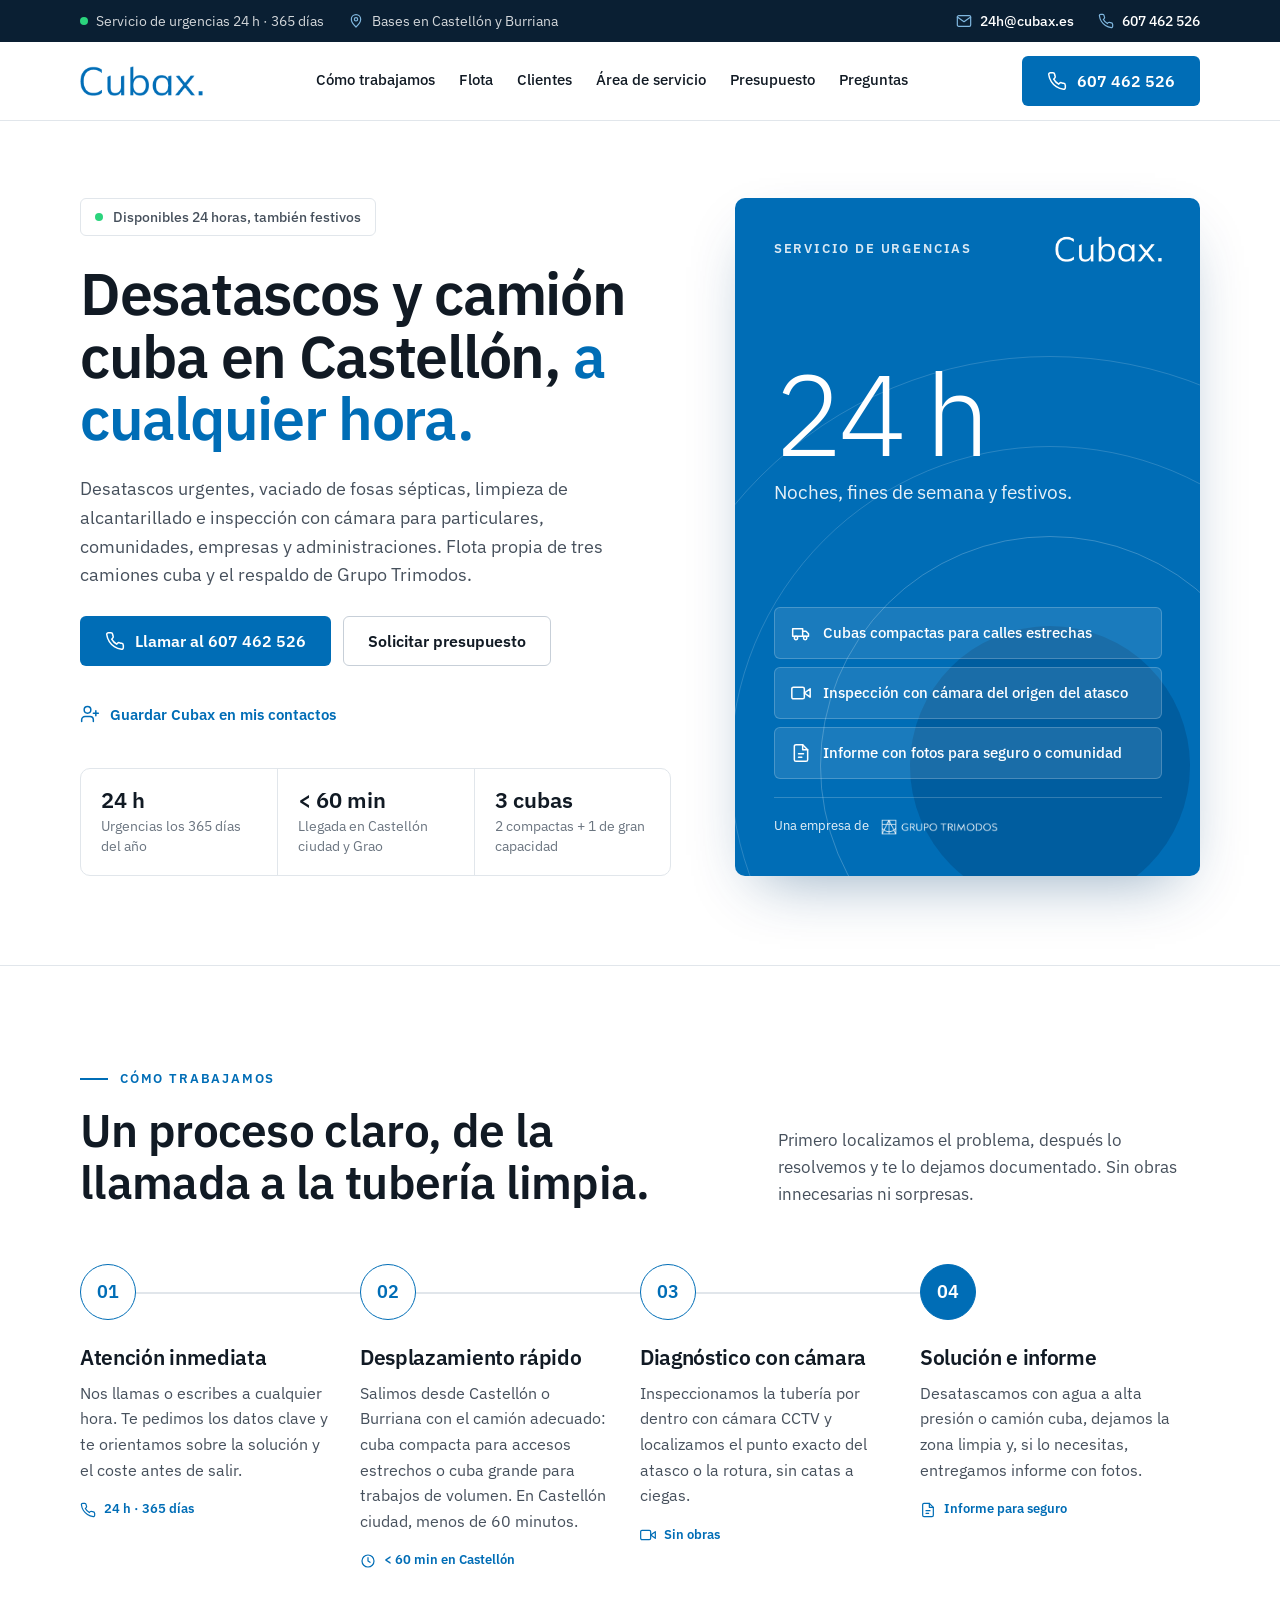
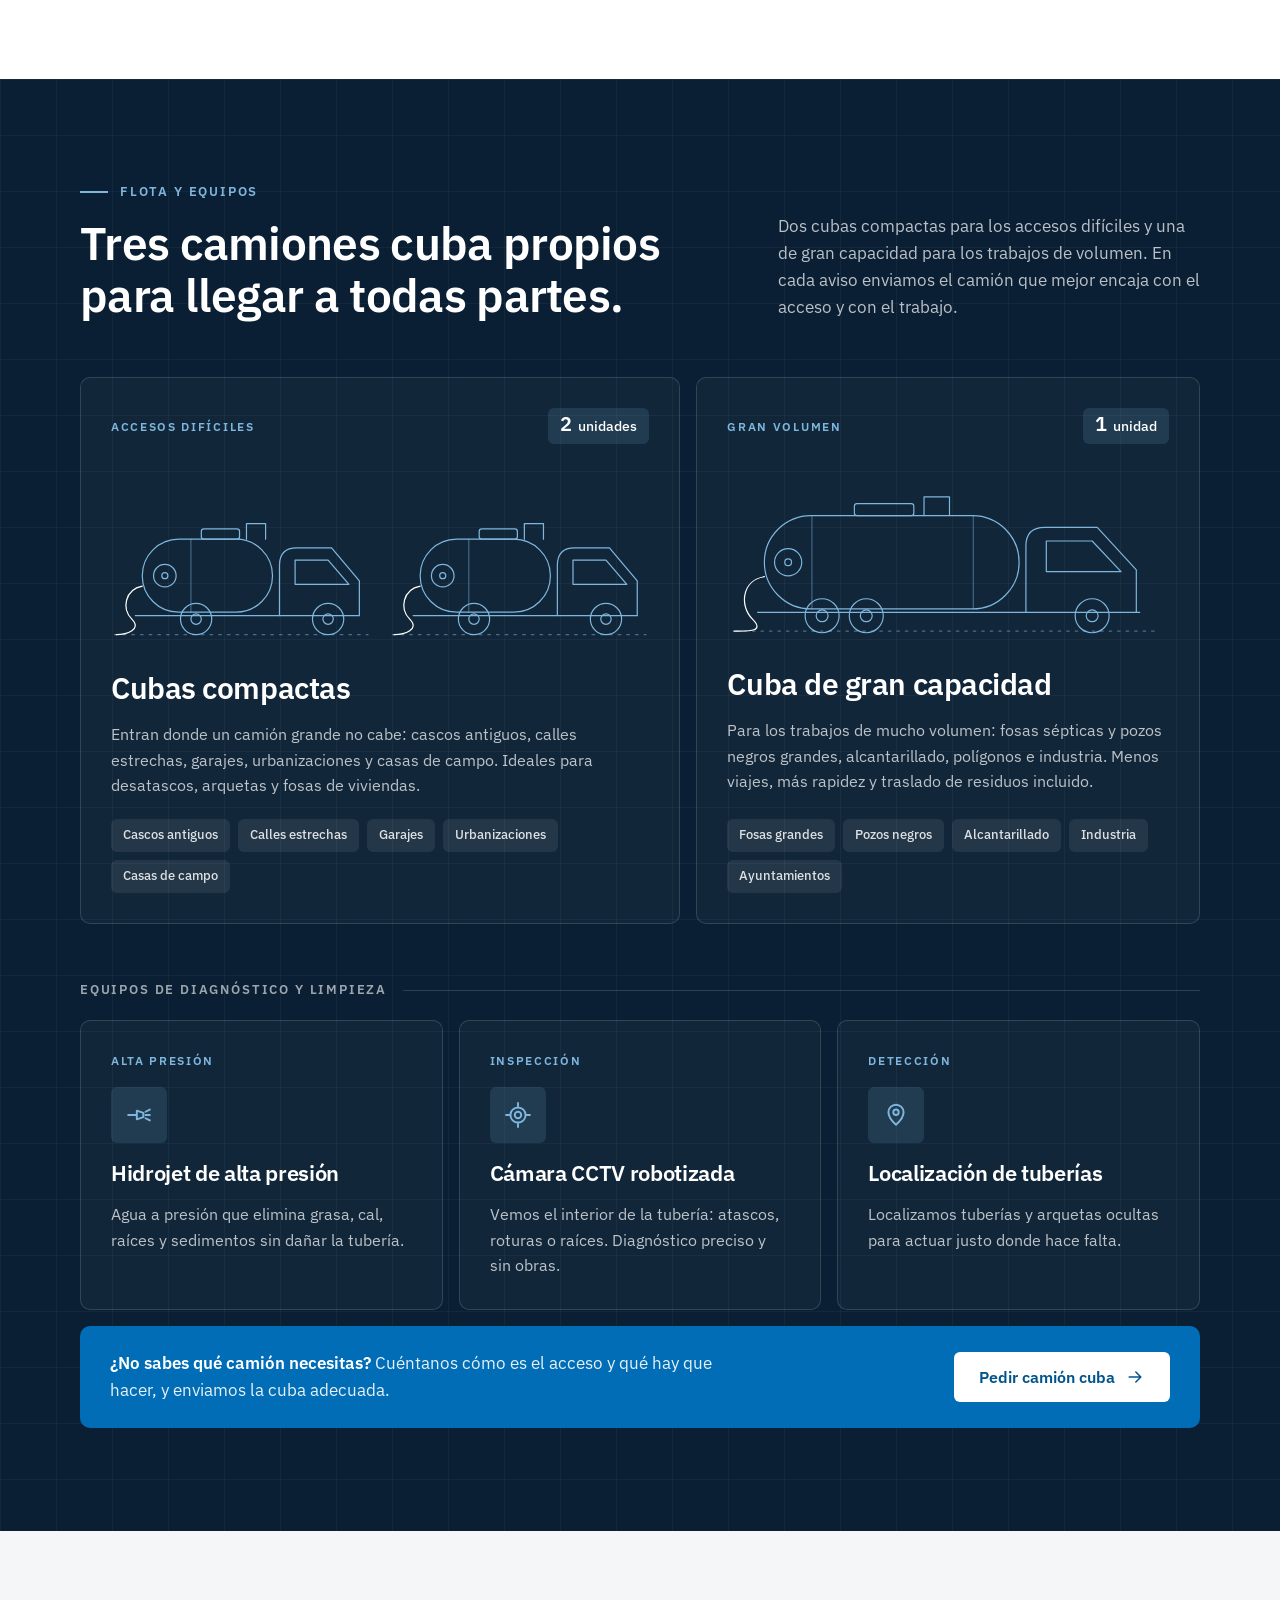
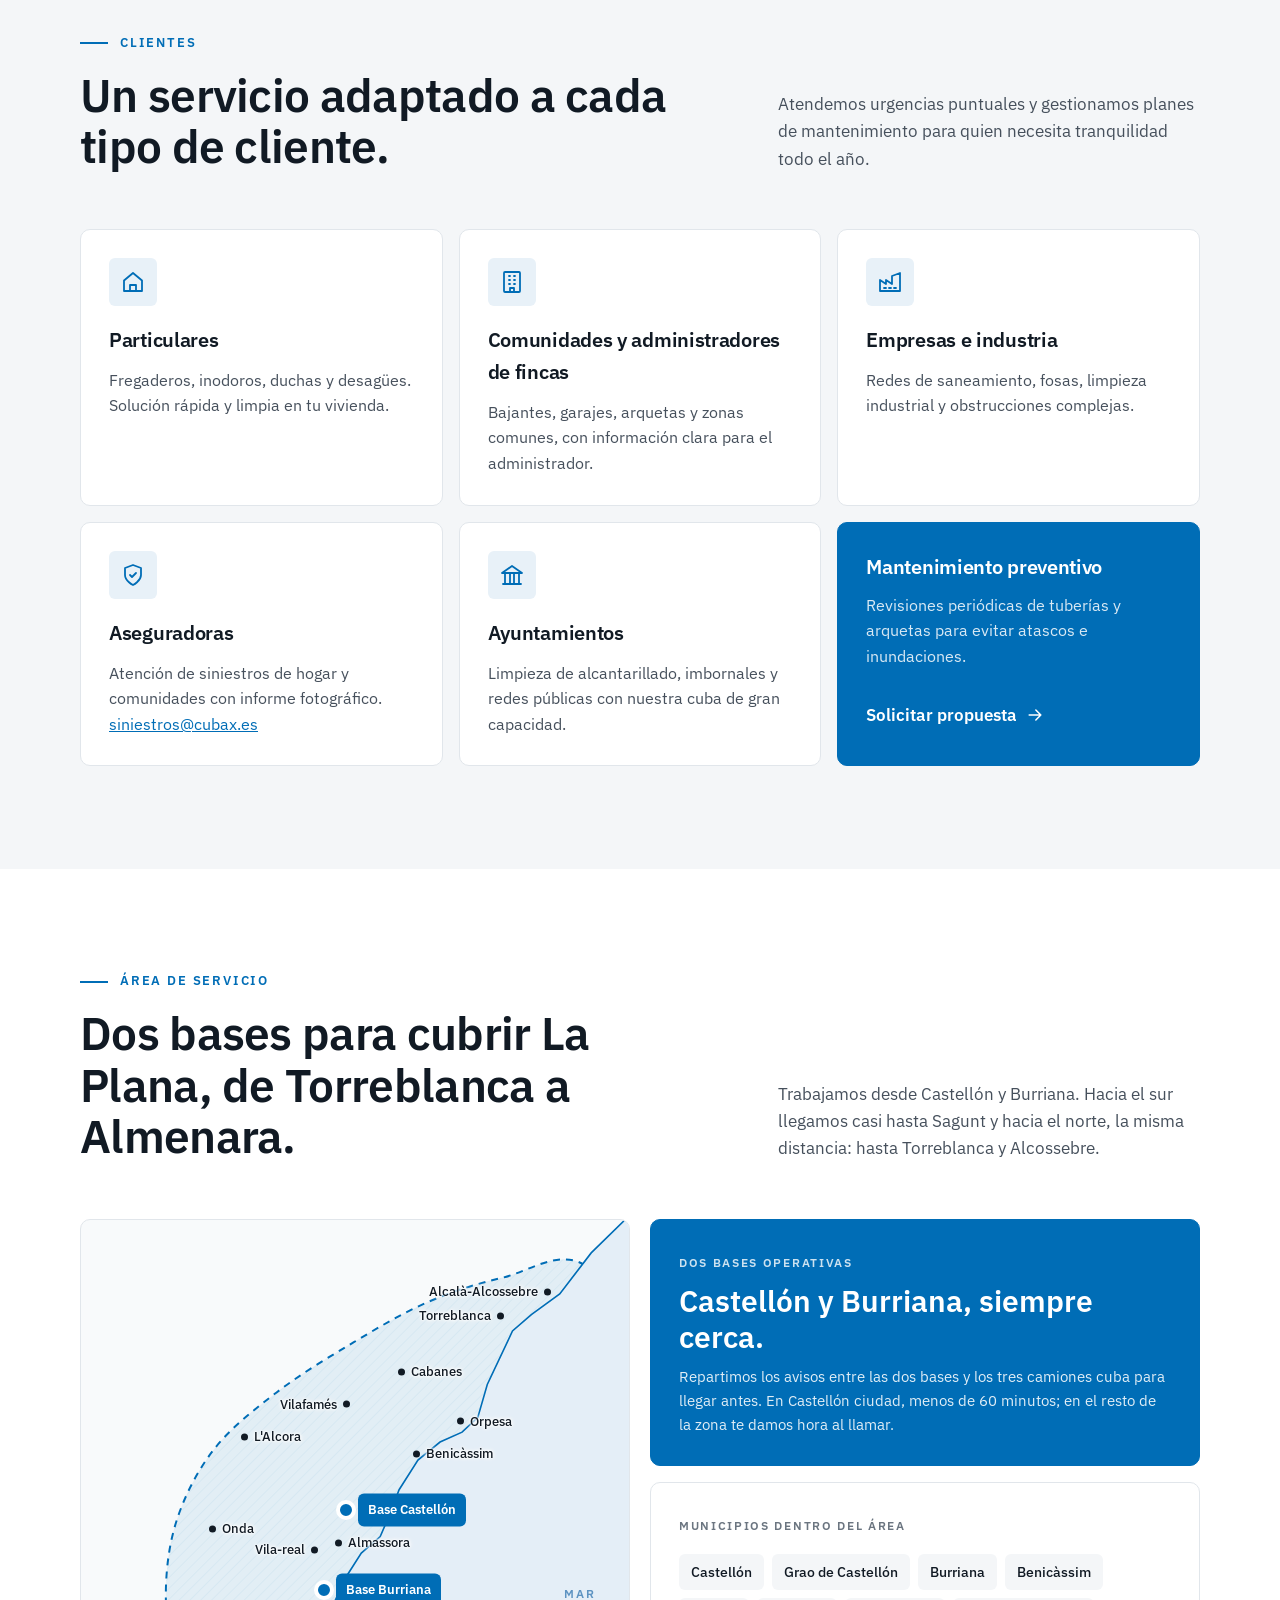
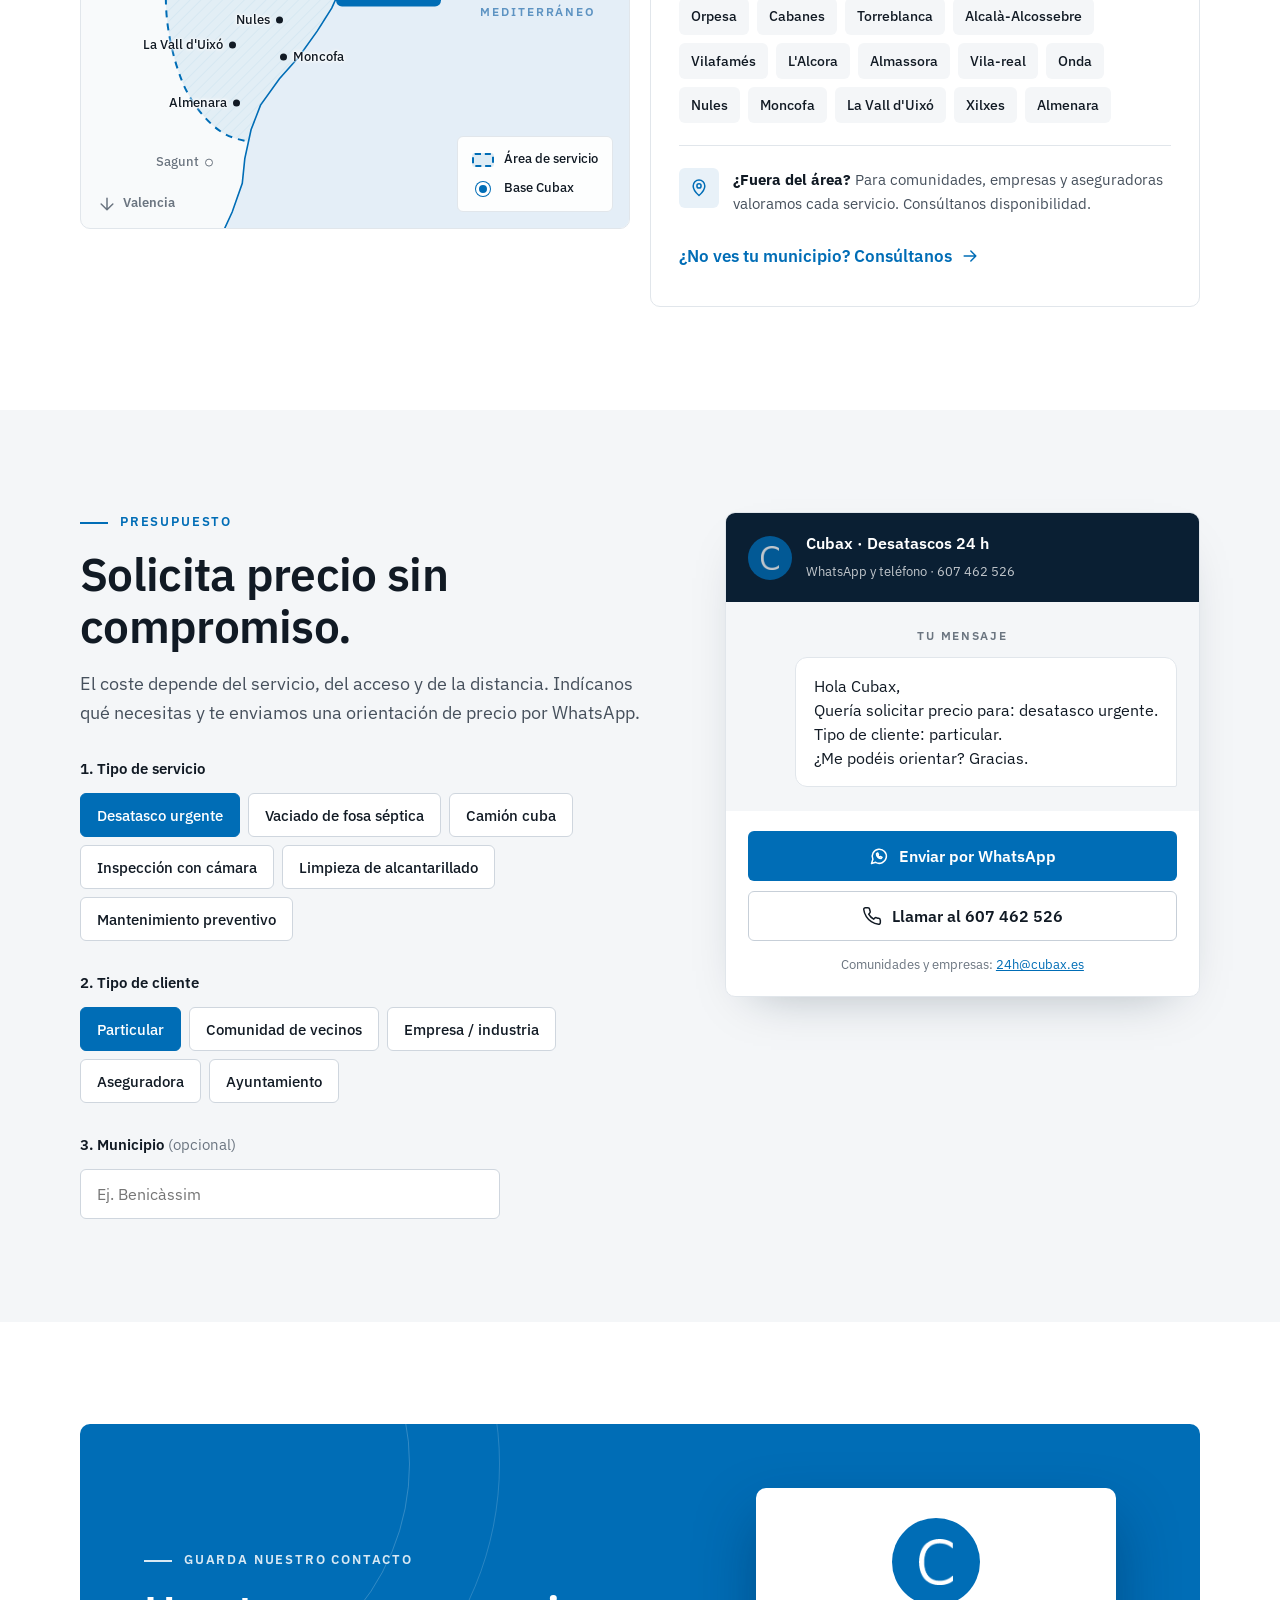
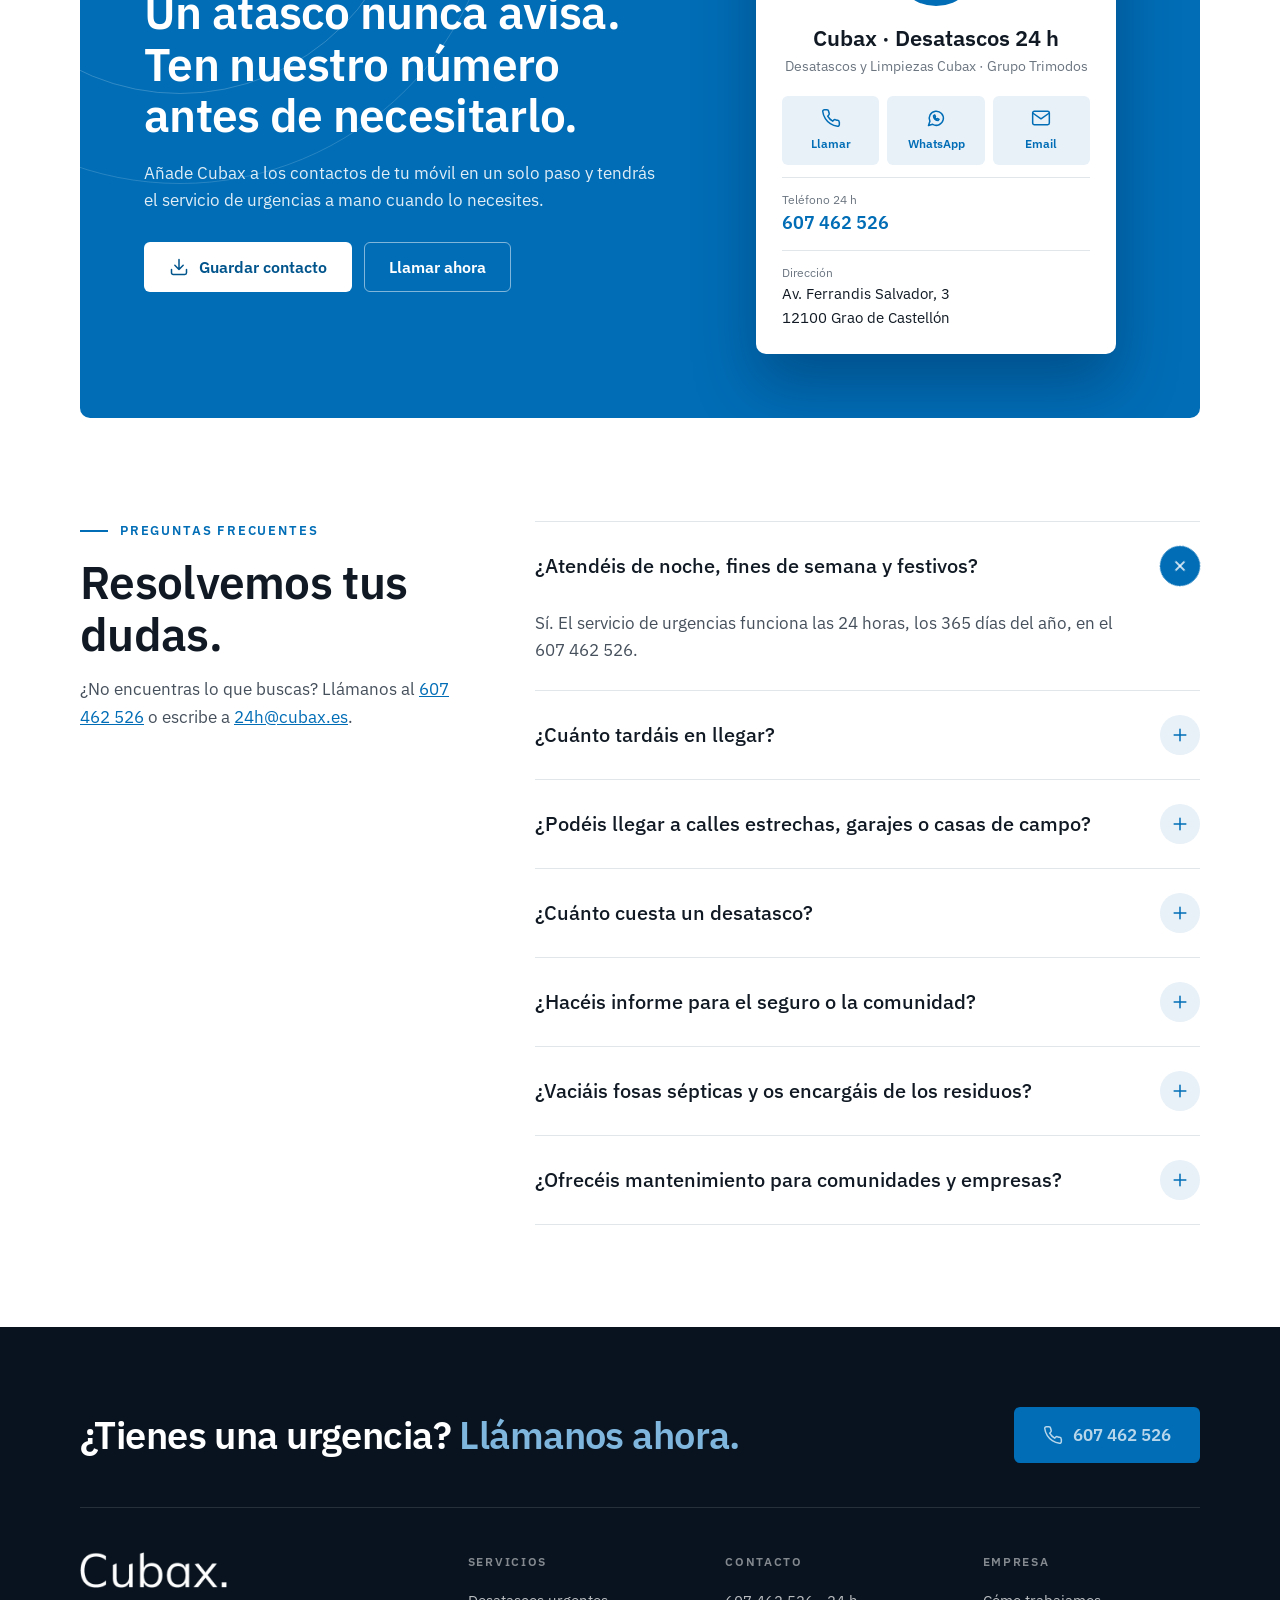
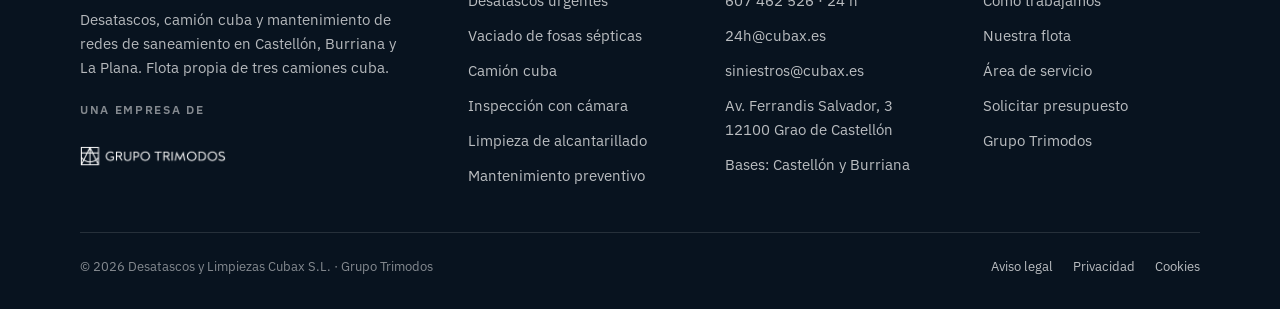
==== index.html @ 12c04acf "ezzz" ====
<!doctype html>
<html lang="es">
<head>
<meta charset="utf-8">
<meta name="viewport" content="width=device-width, initial-scale=1">
<title>Cubax · Desatascos y camión cuba 24 h en Castellón</title>
<meta name="description" content="Desatascos urgentes, camión cuba y vaciado de fosas sépticas en Castellón, Burriana y La Plana. Flota propia de 3 cubas. 24 h, 365 días. Tel. 607 462 526.">
<meta name="robots" content="index, follow, max-image-preview:large">
<link rel="canonical" href="https://cubax.es/">
<meta name="theme-color" content="#006DB6">
<meta name="format-detection" content="telephone=no">
<meta name="apple-mobile-web-app-title" content="Cubax">
<link rel="icon" href="favicon/favicon.ico" sizes="48x48">
<link rel="icon" type="image/png" href="favicon/favicon-96x96.png" sizes="96x96">
<link rel="apple-touch-icon" href="favicon/apple-touch-icon.png">
<link rel="manifest" href="favicon/site.webmanifest">
<meta property="og:type" content="website">
<meta property="og:site_name" content="Cubax">
<meta property="og:locale" content="es_ES">
<meta property="og:url" content="https://cubax.es/">
<meta property="og:title" content="Cubax · Desatascos y camión cuba 24 h en Castellón">
<meta property="og:description" content="Desatascos, camión cuba y fosas sépticas en Castellón y La Plana. 3 cubas propias: 2 compactas y 1 de gran capacidad. Llama al 607 462 526.">
<meta property="og:image" content="https://cubax.es/img/og-cubax.jpg">
<meta property="og:image:type" content="image/jpeg">
<meta property="og:image:width" content="1200">
<meta property="og:image:height" content="630">
<meta property="og:image:alt" content="Cubax, desatascos y camión cuba 24 horas en Castellón. Teléfono 607 462 526.">
<meta name="twitter:card" content="summary_large_image">
<link rel="preconnect" href="https://fonts.googleapis.com">
<link rel="preconnect" href="https://fonts.gstatic.com" crossorigin>
<link rel="stylesheet" href="https://fonts.googleapis.com/css2?family=IBM+Plex+Sans:wght@300;400;500;600&display=swap">
<script type="application/ld+json">
{
"@context":"https://schema.org",
"@graph":[
{
"@type":"Plumber",
"@id":"https://cubax.es/#empresa",
"name":"Cubax · Desatascos y Limpiezas",
"legalName":"Desatascos y Limpiezas Cubax S.L.",
"description":"Desatascos urgentes, camión cuba, vaciado de fosas sépticas, limpieza de alcantarillado e inspección con cámara en Castellón y La Plana. Flota propia de tres camiones cuba: dos compactos y uno de gran capacidad.",
"url":"https://cubax.es/",
"logo":"https://cubax.es/img/cubax-logo.png",
"image":"https://cubax.es/img/og-cubax.jpg",
"telephone":"+34607462526",
"email":"24h@cubax.es",
"address":{"@type":"PostalAddress","streetAddress":"Av. Ferrandis Salvador, 3","addressLocality":"Grao de Castellón","postalCode":"12100","addressRegion":"Castellón","addressCountry":"ES"},
"openingHoursSpecification":{"@type":"OpeningHoursSpecification","dayOfWeek":["Monday","Tuesday","Wednesday","Thursday","Friday","Saturday","Sunday"],"opens":"00:00","closes":"23:59"},
"areaServed":["Castellón de la Plana","Burriana","Benicàssim","Orpesa","Cabanes","Torreblanca","Alcalà de Xivert","Vilafamés","L'Alcora","Almassora","Vila-real","Onda","Nules","Moncofa","La Vall d'Uixó","Xilxes","Almenara"],
"hasOfferCatalog":{"@type":"OfferCatalog","name":"Servicios","itemListElement":[
{"@type":"Offer","itemOffered":{"@type":"Service","name":"Desatascos urgentes 24 h"}},
{"@type":"Offer","itemOffered":{"@type":"Service","name":"Vaciado de fosas sépticas y pozos negros"}},
{"@type":"Offer","itemOffered":{"@type":"Service","name":"Camión cuba de aspiración"}},
{"@type":"Offer","itemOffered":{"@type":"Service","name":"Inspección de tuberías con cámara CCTV"}},
{"@type":"Offer","itemOffered":{"@type":"Service","name":"Limpieza de alcantarillado"}},
{"@type":"Offer","itemOffered":{"@type":"Service","name":"Mantenimiento preventivo de redes de saneamiento"}}
]},
"parentOrganization":{"@type":"Organization","name":"Grupo Trimodos","url":"https://www.grupotrimodos.com/"}
},
{
"@type":"WebSite",
"@id":"https://cubax.es/#web",
"url":"https://cubax.es/",
"name":"Cubax",
"inLanguage":"es-ES",
"publisher":{"@id":"https://cubax.es/#empresa"}
},
{
"@type":"FAQPage",
"@id":"https://cubax.es/#preguntas-frecuentes",
"mainEntity":[
{"@type":"Question","name":"¿Atendéis de noche, fines de semana y festivos?","acceptedAnswer":{"@type":"Answer","text":"Sí. El servicio de urgencias funciona las 24 horas, los 365 días del año, en el 607 462 526."}},
{"@type":"Question","name":"¿Cuánto tardáis en llegar?","acceptedAnswer":{"@type":"Answer","text":"En Castellón ciudad y el Grao, menos de 60 minutos. Para el resto de nuestra área, de Torreblanca a Almenara, te damos una hora estimada en la misma llamada."}},
{"@type":"Question","name":"¿Podéis llegar a calles estrechas, garajes o casas de campo?","acceptedAnswer":{"@type":"Answer","text":"Sí. Tenemos dos camiones cuba compactos que entran en cascos antiguos, calles estrechas, garajes, urbanizaciones y casas de campo. Para fosas grandes, industria o redes municipales usamos nuestra cuba de gran capacidad."}},
{"@type":"Question","name":"¿Cuánto cuesta un desatasco?","acceptedAnswer":{"@type":"Answer","text":"Depende del tipo de servicio, del acceso y de la distancia. Escríbenos por WhatsApp o llámanos y te orientamos el precio sin compromiso antes de empezar."}},
{"@type":"Question","name":"¿Hacéis informe para el seguro o la comunidad?","acceptedAnswer":{"@type":"Answer","text":"Sí. Documentamos la intervención con fotos y, cuando hace falta, con imágenes de la cámara de inspección, para administradores de fincas y aseguradoras."}},
{"@type":"Question","name":"¿Vaciáis fosas sépticas y os encargáis de los residuos?","acceptedAnswer":{"@type":"Answer","text":"Sí. Con nuestros camiones cuba vaciamos y limpiamos fosas sépticas y pozos negros, desde los de una vivienda hasta los de una nave industrial, y gestionamos el traslado de los residuos."}},
{"@type":"Question","name":"¿Ofrecéis mantenimiento para comunidades y empresas?","acceptedAnswer":{"@type":"Answer","text":"Sí. Planes de mantenimiento preventivo de tuberías, bajantes y arquetas para evitar atascos e inundaciones."}}
]
}
]
}
</script>
<style>
:root{
--blue:#006DB6;--blue-d:#00548C;--blue-l:#E8F1F8;--blue-m:#7FB6DE;
--navy:#0A1F33;--navy-2:#0F2A44;--ink:#111A24;--text:#46505C;--muted:#6B7580;
--line:#E1E6EB;--bg:#FFFFFF;--alt:#F4F6F8;
--r:10px;--r-sm:6px;
--font:'IBM Plex Sans',system-ui,-apple-system,'Segoe UI',sans-serif;
--wrap:1200px;--gut:clamp(20px,4vw,40px);
}
*,*::before,*::after{box-sizing:border-box}
html{scroll-behavior:smooth;-webkit-text-size-adjust:100%}
body{margin:0;font-family:var(--font);font-size:17px;line-height:1.6;color:var(--ink);background:var(--bg);-webkit-font-smoothing:antialiased}
img{max-width:100%;display:block}
a{color:var(--blue)}a:hover{color:var(--blue-d)}
h1,h2,h3{margin:0;font-weight:600;letter-spacing:-0.015em;color:inherit}
p{margin:0}
[hidden]{display:none!important}
section[id]{scroll-margin-top:96px}
.wrap{max-width:var(--wrap);margin:0 auto;padding:0 var(--gut)}
.ic{width:20px;height:20px;fill:none;stroke:currentColor;stroke-width:1.8;stroke-linecap:round;stroke-linejoin:round;flex-shrink:0}
.sr{position:absolute;width:1px;height:1px;overflow:hidden;clip:rect(0 0 0 0);white-space:nowrap}
.skip{position:absolute;left:16px;top:-80px;z-index:100;padding:12px 18px;border-radius:var(--r-sm);background:var(--blue);color:#fff;font-weight:600;text-decoration:none}
.skip:focus{top:16px;color:#fff}

/* buttons */
.btn{display:inline-flex;align-items:center;justify-content:center;gap:10px;min-height:50px;padding:0 24px;border-radius:var(--r-sm);font:600 16px/1 var(--font);text-decoration:none;cursor:pointer;border:1.5px solid transparent;transition:background .2s,color .2s,border-color .2s;white-space:nowrap}
.btn-primary{background:var(--blue);color:#fff}.btn-primary:hover{background:var(--blue-d);color:#fff}
.btn-outline{background:#fff;color:var(--ink);border-color:#C7CFD8}.btn-outline:hover{border-color:var(--ink);color:var(--ink)}
.btn-white{background:#fff;color:var(--blue-d)}.btn-white:hover{background:var(--blue-l);color:var(--blue-d)}
.btn-ghost{background:transparent;color:#fff;border-color:rgba(255,255,255,.5)}.btn-ghost:hover{background:rgba(255,255,255,.1);color:#fff}
.btn:focus-visible,.chip:focus-visible,summary:focus-visible,.menu-btn:focus-visible,a:focus-visible{outline:3px solid var(--blue-m);outline-offset:3px}

/* section heads */
.kicker{display:flex;align-items:center;gap:12px;font-size:13px;font-weight:600;letter-spacing:.14em;text-transform:uppercase;color:var(--blue);margin-bottom:16px}
.kicker::before{content:"";width:28px;height:2px;background:currentColor}
.h2{font-size:clamp(30px,3.6vw,46px);line-height:1.12}
.lead{font-size:clamp(17px,1.4vw,19px);color:var(--text);max-width:560px}
.sec{padding:clamp(64px,8vw,112px) 0}
.sec-alt{background:var(--alt)}
.sec-head{display:grid;grid-template-columns:minmax(0,1.5fr) minmax(0,1fr);align-items:end;gap:20px 64px;margin-bottom:clamp(36px,5vw,56px)}
.sec-head p{color:var(--text)}

/* topbar */
.topbar{background:var(--navy);color:rgba(255,255,255,.82);font-size:14px}
.topbar .wrap{display:flex;justify-content:space-between;align-items:center;gap:24px;min-height:42px}
.topbar a{color:#fff;text-decoration:none;font-weight:500}.topbar a:hover{color:var(--blue-m)}
.tb-left,.tb-right{display:flex;align-items:center;gap:24px}
.tb-item{display:flex;align-items:center;gap:8px}
.tb-item .ic{width:16px;height:16px;color:var(--blue-m)}
.dot{width:8px;height:8px;border-radius:50%;background:#2BD47D;box-shadow:0 0 0 0 rgba(43,212,125,.5);animation:pulse 2s infinite}
@keyframes pulse{70%{box-shadow:0 0 0 8px rgba(43,212,125,0)}100%{box-shadow:0 0 0 0 rgba(43,212,125,0)}}

/* header */
.hdr{position:sticky;top:0;z-index:50;background:rgba(255,255,255,.96);backdrop-filter:blur(12px);-webkit-backdrop-filter:blur(12px);border-bottom:1px solid var(--line)}
.hdr .wrap{display:flex;align-items:center;justify-content:space-between;gap:24px;height:78px}
.brand{display:flex;align-items:center;gap:18px;text-decoration:none;flex-shrink:0}
.brand img{max-width:none}
.brand .wm{height:30px;width:auto}
.brand .sep{width:1px;height:30px;background:var(--line)}
.brand .grp{height:15px;width:auto}
.nav{display:flex;gap:30px}
.nav a{white-space:nowrap;color:var(--ink);text-decoration:none;font-size:15px;font-weight:500;padding:8px 0;border-bottom:2px solid transparent}
.nav a:hover{color:var(--blue);border-bottom-color:var(--blue)}
.hdr-cta{display:flex;align-items:center;gap:10px}
.menu-btn{display:none;width:48px;height:48px;border:1.5px solid var(--line);border-radius:var(--r-sm);background:#fff;color:var(--ink);cursor:pointer;align-items:center;justify-content:center}
.mnav{display:none;border-top:1px solid var(--line);background:#fff}
.mnav a{display:block;padding:16px var(--gut);border-bottom:1px solid var(--line);color:var(--ink);text-decoration:none;font-weight:500}
.mnav.open{display:block}

/* hero */
.hero{padding:clamp(40px,6vw,88px) 0 clamp(56px,7vw,96px);background:#fff;border-bottom:1px solid var(--line)}
.hero-grid{display:grid;grid-template-columns:1.12fr .88fr;gap:clamp(32px,5vw,64px);align-items:stretch}
.hero-copy{display:flex;flex-direction:column;justify-content:center;gap:26px}
.badge{align-self:flex-start;display:inline-flex;align-items:center;gap:10px;padding:7px 14px;border:1px solid var(--line);border-radius:var(--r-sm);background:#fff;font-size:14px;font-weight:500;color:var(--text)}
.h1{font-size:clamp(36px,4.6vw,60px);line-height:1.06;letter-spacing:-0.022em}
.h1 em{font-style:normal;color:var(--blue)}
.ctas{display:flex;flex-wrap:wrap;gap:12px}
.save-link{align-self:flex-start;display:inline-flex;align-items:center;gap:10px;min-height:44px;background:none;border:0;padding:0;cursor:pointer;font:600 15px var(--font);color:var(--blue)}
.save-link:hover{color:var(--blue-d);text-decoration:underline}
.facts{display:grid;grid-template-columns:repeat(3,minmax(0,1fr));border:1px solid var(--line);border-radius:var(--r);background:#fff;margin-top:6px}
.fact{padding:18px 20px}
.fact+.fact{border-left:1px solid var(--line)}
.fact b{display:block;font-size:22px;font-weight:600;line-height:1.2;white-space:nowrap}
.fact span{display:block;font-size:14px;color:var(--muted);margin-top:4px;line-height:1.4}

.panel{position:relative;overflow:hidden;border-radius:var(--r);background:var(--blue);color:#fff;padding:clamp(28px,3vw,40px);display:flex;flex-direction:column;justify-content:space-between;gap:32px;min-height:540px;box-shadow:0 24px 60px -24px rgba(0,60,110,.45)}
.ring{position:absolute;border-radius:50%;border:1px solid rgba(255,255,255,.16);pointer-events:none}
.panel-top,.panel-mid,.panel-bot{position:relative}
.panel-top{display:flex;justify-content:space-between;align-items:center;gap:16px}
.eyebrow-w{font-size:13px;font-weight:600;letter-spacing:.14em;text-transform:uppercase;opacity:.85}
.panel-top img{height:26px;width:auto}
.big{font-size:clamp(84px,9vw,128px);font-weight:300;line-height:.9;letter-spacing:-0.04em}
.panel-mid p{font-size:19px;opacity:.9;margin-top:12px}
.checks{display:flex;flex-direction:column;gap:8px}
.check{display:flex;align-items:center;gap:12px;padding:13px 16px;border-radius:var(--r-sm);background:rgba(255,255,255,.1);border:1px solid rgba(255,255,255,.2);font-size:15px;font-weight:500}
.panel-bot{display:flex;flex-direction:column;gap:18px}
.group-line{display:flex;align-items:center;gap:12px;padding-top:18px;border-top:1px solid rgba(255,255,255,.22);font-size:13px;opacity:.9}
.group-line img{height:16px;width:auto}

/* steps */
.steps{display:grid;grid-template-columns:repeat(4,minmax(0,1fr));gap:0;position:relative}
.step{position:relative;padding:0 28px 0 0}
.step-n{position:relative;z-index:1;width:56px;height:56px;border-radius:50%;background:#fff;border:1.5px solid var(--blue);color:var(--blue);display:flex;align-items:center;justify-content:center;font-size:18px;font-weight:600;margin-bottom:24px}
.step:last-child .step-n{background:var(--blue);color:#fff}
.step::before{content:"";position:absolute;top:28px;left:56px;right:0;height:1.5px;background:var(--line)}
.step:last-child::before{display:none}
.step h3{font-size:21px;line-height:1.25;margin-bottom:10px}
.step p{color:var(--text);font-size:16px}
.step .tag{display:inline-flex;align-items:center;gap:8px;margin-top:16px;font-size:13px;font-weight:600;color:var(--blue)}
.step .tag .ic{width:16px;height:16px}

/* material */
.dark{background:var(--navy);color:#fff;position:relative;overflow:hidden}
.dark::before{content:"";position:absolute;inset:0;background-image:linear-gradient(rgba(255,255,255,.04) 1px,transparent 1px),linear-gradient(90deg,rgba(255,255,255,.04) 1px,transparent 1px);background-size:56px 56px;pointer-events:none}
.dark .wrap{position:relative}
.dark .kicker{color:var(--blue-m)}
.dark .sec-head p{color:rgba(255,255,255,.72)}
.eq-lbl{font-size:12px;font-weight:600;letter-spacing:.14em;text-transform:uppercase;color:var(--blue-m)}
.fleet{display:grid;grid-template-columns:minmax(0,62fr) minmax(0,52fr);gap:16px}
.tk{border:1px solid rgba(255,255,255,.14);border-radius:var(--r);background:rgba(255,255,255,.03);padding:30px;display:flex;flex-direction:column;gap:16px;transition:border-color .2s,background .2s}
.tk:hover{border-color:rgba(127,182,222,.5);background:rgba(255,255,255,.05)}
.tk-top{display:flex;justify-content:space-between;align-items:center;gap:16px}
.qty{display:inline-flex;align-items:baseline;gap:6px;padding:6px 12px;border-radius:var(--r-sm);background:rgba(127,182,222,.14);color:#fff;font-size:14px;font-weight:500;white-space:nowrap}
.qty b{font-size:20px;font-weight:600;line-height:1}
.tk-art{color:var(--blue-m);padding:8px 0 4px}
.tk-art svg{display:block;width:100%;height:auto;fill:none;stroke:currentColor;stroke-width:1.4;stroke-linecap:round;stroke-linejoin:round;overflow:visible}
.tk h3{font-size:clamp(24px,2.4vw,30px);line-height:1.2}
.tk p{color:rgba(255,255,255,.72);font-size:16px}
.uses{display:flex;flex-wrap:wrap;gap:8px;margin-top:auto;padding-top:4px}
.uses span{font-size:13px;font-weight:500;padding:6px 12px;border-radius:var(--r-sm);background:rgba(255,255,255,.08);color:rgba(255,255,255,.85)}
.sub-h{display:flex;align-items:center;gap:16px;margin:clamp(40px,5vw,56px) 0 20px;font-size:13px;font-weight:600;letter-spacing:.14em;text-transform:uppercase;color:rgba(255,255,255,.6)}
.sub-h::after{content:"";flex:1;height:1px;background:rgba(255,255,255,.14)}
.eq-grid{display:grid;grid-template-columns:repeat(3,minmax(0,1fr));gap:16px}
.eq{border:1px solid rgba(255,255,255,.14);border-radius:var(--r);background:rgba(255,255,255,.03);padding:30px;display:flex;flex-direction:column;gap:16px;transition:border-color .2s,background .2s}
.eq:hover{border-color:rgba(127,182,222,.5);background:rgba(255,255,255,.05)}
.eq-ic{width:56px;height:56px;border-radius:var(--r-sm);background:rgba(127,182,222,.14);color:var(--blue-m);display:flex;align-items:center;justify-content:center}
.eq-ic .ic{width:26px;height:26px}
.eq h3{font-size:22px;line-height:1.25}
.eq p{color:rgba(255,255,255,.72);font-size:16px}
.fleet-cta{display:flex;flex-wrap:wrap;justify-content:space-between;align-items:center;gap:20px 32px;margin-top:16px;padding:24px 30px;border-radius:var(--r);background:var(--blue)}
.fleet-cta p{font-size:17px;color:rgba(255,255,255,.9);max-width:640px}
.fleet-cta strong{color:#fff;font-weight:600}

/* clients */
.cl-grid{display:grid;grid-template-columns:repeat(3,minmax(0,1fr));gap:16px}
.cl{background:#fff;border:1px solid var(--line);border-radius:var(--r);padding:28px;display:flex;flex-direction:column;gap:12px}
.cl-ic{width:48px;height:48px;border-radius:var(--r-sm);background:var(--blue-l);color:var(--blue);display:flex;align-items:center;justify-content:center;margin-bottom:6px}
.cl-ic .ic{width:24px;height:24px}
.cl h3{font-size:20px}
.cl p{color:var(--text);font-size:16px}
.cl-cta{background:var(--blue);border-color:var(--blue);color:#fff;justify-content:space-between}
.cl-cta p{color:rgba(255,255,255,.85)}
.cl-cta a{color:#fff;font-weight:600;display:inline-flex;align-items:center;gap:8px;text-decoration:none;min-height:44px}
.cl-cta a:hover{text-decoration:underline;color:#fff}

/* zone */
.zone-grid{display:grid;grid-template-columns:minmax(0,1fr) minmax(0,1fr);gap:20px;align-items:start}
.map{position:relative;width:100%;aspect-ratio:1000/1110;align-self:start;background:#F8FAFB;border:1px solid var(--line);border-radius:var(--r);overflow:hidden}
.map>svg{position:absolute;inset:0;width:100%;height:100%}
.sea-l{position:absolute;font-size:12px;font-weight:600;letter-spacing:.16em;text-transform:uppercase;color:#5D93C2;line-height:1.5}
.t{position:absolute;display:flex;align-items:center;gap:6px;transform:translate(-4px,-50%);font-size:13px;font-weight:500;white-space:nowrap;color:var(--ink);text-shadow:0 0 2px #fff,0 0 3px #fff,0 0 4px #fff,0 0 6px #fff}
.t::before{content:"";width:7px;height:7px;border-radius:50%;background:var(--ink);flex-shrink:0}
.t.l{flex-direction:row-reverse;transform:translate(calc(-100% + 4px),-50%)}
.t.out{color:var(--muted)}
.t.out::before{background:#fff;border:1.5px solid var(--muted);width:8px;height:8px}
.base{position:absolute;transform:translate(-50%,-50%);width:20px;height:20px;border-radius:50%;background:var(--blue);border:4px solid #fff;box-shadow:0 0 0 0 rgba(0,109,182,.5);animation:pulseb 2.2s infinite;z-index:2}
@keyframes pulseb{70%{box-shadow:0 0 0 16px rgba(0,109,182,0)}100%{box-shadow:0 0 0 0 rgba(0,109,182,0)}}
.base-l{position:absolute;transform:translateY(-50%);padding:6px 10px;background:var(--blue);color:#fff;border-radius:var(--r-sm);font-size:13px;font-weight:600;white-space:nowrap;z-index:2}
.legend{position:absolute;right:16px;bottom:16px;display:flex;flex-direction:column;gap:8px;padding:12px 14px;background:rgba(255,255,255,.94);border:1px solid var(--line);border-radius:var(--r-sm);font-size:13px;font-weight:500}
.legend span{display:flex;align-items:center;gap:10px}
.lg-area{width:22px;height:14px;border:2px dashed var(--blue);background:rgba(0,109,182,.12);border-radius:3px}
.lg-base{width:14px;height:14px;border-radius:50%;background:var(--blue);border:3px solid #fff;box-shadow:0 0 0 1px var(--blue);margin:0 4px}
.to-vlc{position:absolute;left:16px;bottom:14px;display:flex;align-items:center;gap:6px;font-size:13px;font-weight:600;color:var(--muted)}
.zone-side{display:flex;flex-direction:column;gap:16px}
.zbox{border-radius:var(--r);padding:28px;border:1px solid var(--line);background:#fff}
.zbox-blue{background:var(--blue);border-color:var(--blue);color:#fff}
.zbox-blue b{display:block;font-size:clamp(24px,2.4vw,30px);font-weight:600;line-height:1.2;margin:8px 0 10px}
.zbox-blue p{opacity:.88;font-size:15px}
.lbl{font-size:12px;font-weight:600;letter-spacing:.14em;text-transform:uppercase;color:var(--muted)}
.zbox-blue .lbl{color:rgba(255,255,255,.8)}
.tags{display:flex;flex-wrap:wrap;gap:8px;margin-top:16px}
.tags span{padding:7px 12px;border-radius:var(--r-sm);background:var(--alt);font-size:14px;font-weight:500}
.hr{height:1px;background:var(--line);margin:22px 0}
.note{display:flex;gap:14px;align-items:flex-start;font-size:15px;color:var(--text)}
.note strong{color:var(--ink)}
.note-ic{width:40px;height:40px;flex-shrink:0;border-radius:var(--r-sm);background:var(--blue-l);color:var(--blue);display:flex;align-items:center;justify-content:center}
.arrow-link{display:inline-flex;align-items:center;gap:8px;margin-top:18px;font-weight:600;text-decoration:none;min-height:44px}
.arrow-link:hover{text-decoration:underline}

/* price */
.price-grid{display:grid;grid-template-columns:1.1fr .9fr;gap:clamp(32px,5vw,72px);align-items:start}
.q{margin-top:30px}
.q-l{display:block;font-size:15px;font-weight:600;margin-bottom:12px}
.q-l span{font-weight:400;color:var(--muted)}
.chips{display:flex;flex-wrap:wrap;gap:8px}
.chip{display:inline-flex;align-items:center;min-height:44px;padding:0 16px;border-radius:var(--r-sm);border:1.5px solid #CFD6DE;background:#fff;color:var(--ink);font:500 15px var(--font);cursor:pointer;transition:all .15s}
.chip:hover{border-color:var(--blue)}
.chip.on{background:var(--blue);border-color:var(--blue);color:#fff}
.input{width:100%;max-width:420px;height:50px;padding:0 16px;border-radius:var(--r-sm);border:1.5px solid #CFD6DE;font:400 16px var(--font);color:var(--ink);background:#fff}
.input:focus{outline:none;border-color:var(--blue);box-shadow:0 0 0 3px rgba(0,109,182,.15)}
.chat{background:#fff;border:1px solid var(--line);border-radius:var(--r);overflow:hidden;box-shadow:0 20px 50px -28px rgba(10,31,51,.35);position:sticky;top:110px}
.chat-h{display:flex;align-items:center;gap:14px;padding:18px 22px;background:var(--navy);color:#fff}
.av{width:44px;height:44px;border-radius:50%;background:var(--blue);display:flex;align-items:center;justify-content:center;flex-shrink:0}
.av img{width:auto;height:24px}
.chat-h b{display:block;font-size:16px;font-weight:600}
.chat-h span{font-size:13px;opacity:.75}
.chat-b{padding:24px 22px;background:var(--alt);display:flex;flex-direction:column;gap:12px}
.chat-b .lbl{text-align:center}
.bubble{align-self:flex-end;max-width:92%;background:#fff;border:1px solid var(--line);border-radius:12px 12px 2px 12px;padding:16px 18px;font-size:16px;line-height:1.5;white-space:pre-line}
.chat-f{padding:20px 22px;display:flex;flex-direction:column;gap:10px}
.chat-f .btn{width:100%}
.chat-f small{display:block;text-align:center;font-size:13px;color:var(--muted);margin-top:4px}

/* save */
.save{display:grid;grid-template-columns:1.15fr .85fr;gap:clamp(32px,4vw,56px);align-items:center;background:var(--blue);color:#fff;border-radius:var(--r);padding:clamp(32px,5vw,64px);position:relative;overflow:hidden}
.save>*:not(.ring){position:relative}
.save .kicker{color:rgba(255,255,255,.85)}
.save .h2{font-size:clamp(30px,3.6vw,46px)}
.save p.s{margin-top:18px;max-width:520px;color:rgba(255,255,255,.88)}
.save .ctas{margin-top:28px}
.saved{margin-top:16px;font-size:14px;display:flex;align-items:center;gap:8px}
.card{width:100%;max-width:360px;margin:0 auto;background:#fff;color:var(--ink);border-radius:var(--r);padding:30px 26px 24px;box-shadow:0 30px 60px rgba(0,30,60,.35);text-align:center}
.card .av{width:88px;height:88px;margin:0 auto 14px}
.card .av img{height:46px}
.card b{display:block;font-size:22px;font-weight:600}
.card .sub{font-size:14px;color:var(--muted)}
.acts{display:grid;grid-template-columns:repeat(3,1fr);gap:8px;margin:18px 0 6px}
.acts a{display:flex;flex-direction:column;align-items:center;gap:6px;padding:12px 0;border-radius:var(--r-sm);background:var(--blue-l);color:var(--blue);text-decoration:none;font-size:12px;font-weight:600}
.acts a:hover{background:#D7E7F4}
.row{text-align:left;border-top:1px solid var(--line);padding-top:12px;margin-top:12px}
.row small{display:block;font-size:12px;color:var(--muted)}
.row div{font-size:15px}
.row .tel{font-size:18px;font-weight:600;color:var(--blue)}

/* faq */
.faq-wrap{display:grid;grid-template-columns:minmax(0,1fr) minmax(0,1.7fr);gap:24px 64px;align-items:start}
.faq-wrap .faqs{margin-top:0!important}
.faqs{border-top:1px solid var(--line);margin-top:8px}
.faq{border-bottom:1px solid var(--line)}
.faq summary{list-style:none;display:flex;justify-content:space-between;align-items:center;gap:24px;padding:24px 0;cursor:pointer;font-size:20px;font-weight:500;color:var(--ink)}
.faq summary::-webkit-details-marker{display:none}
.faq summary:hover{color:var(--blue)}
.faq-i{display:flex;flex-shrink:0;width:40px;height:40px;align-items:center;justify-content:center;border-radius:50%;background:var(--blue-l);color:var(--blue);transition:transform .25s,background .25s,color .25s}
.faq[open] .faq-i{transform:rotate(45deg);background:var(--blue);color:#fff}
.faq p{padding:0 64px 26px 0;color:var(--text)}

/* footer */
.foot{background:#08131F;color:#fff;padding:clamp(56px,7vw,80px) 0 32px}
.foot a{color:rgba(255,255,255,.72);text-decoration:none}.foot a:hover{color:#fff}
.foot-top{display:flex;flex-wrap:wrap;justify-content:space-between;align-items:center;gap:24px;padding-bottom:44px;border-bottom:1px solid rgba(255,255,255,.12)}
.foot-top .h2{font-size:clamp(26px,3vw,38px)}
.foot-top .h2 span{color:var(--blue-m)}
.foot-grid{display:grid;grid-template-columns:1.6fr 1fr 1fr 1fr;gap:40px;padding:44px 0}
.foot-col{display:flex;flex-direction:column;gap:11px;font-size:15px}
.foot-col .lbl{color:rgba(255,255,255,.5);margin-bottom:6px}
address.foot-col{font-style:normal}
.foot-txt{color:rgba(255,255,255,.72)}
.foot-brand{gap:20px}
.foot-brand .wm{height:36px;width:auto;align-self:flex-start}
.foot-brand p{color:rgba(255,255,255,.7);max-width:320px}
.foot-brand .grp{height:20px;width:auto;align-self:flex-start}
.foot-bot{display:flex;flex-wrap:wrap;justify-content:space-between;gap:16px;padding-top:24px;border-top:1px solid rgba(255,255,255,.12);font-size:13px;color:rgba(255,255,255,.5)}
.foot-bot nav{display:flex;gap:20px;flex-wrap:wrap}

/* mobile bar */
.mbar{display:none;position:fixed;left:0;right:0;bottom:0;z-index:60;gap:8px;padding:10px 12px calc(10px + env(safe-area-inset-bottom));background:rgba(255,255,255,.97);backdrop-filter:blur(12px);-webkit-backdrop-filter:blur(12px);border-top:1px solid var(--line);box-shadow:0 -8px 24px rgba(10,31,51,.08)}
.mbar .btn{flex:1;min-height:48px;padding:0 12px;font-size:15px}
.mbar .sq{flex:0 0 48px;padding:0}

/* ===== responsive ===== */
@media (max-width:1320px){
.brand .sep,.brand .grp{display:none}
.nav{gap:24px}
}
@media (max-width:1100px){
.nav{gap:22px}
.hero-grid{grid-template-columns:1fr 1fr}
.cl-grid{grid-template-columns:repeat(2,minmax(0,1fr))}
}
@media (max-width:980px){
.nav,.hdr-cta .btn-outline,.tb-left .hide-md{display:none}
.menu-btn{display:inline-flex}
.hero-grid{grid-template-columns:1fr}
.panel{min-height:0}
.steps{grid-template-columns:repeat(2,minmax(0,1fr));gap:40px 0}
.step:nth-child(2)::before{display:none}
.zone-grid,.price-grid,.save,.sec-head,.faq-wrap{grid-template-columns:1fr}
.chat{position:static}
.foot-grid{grid-template-columns:1fr 1fr}
.foot-brand{grid-column:span 2}
}
@media (max-width:860px){
.fleet,.eq-grid{grid-template-columns:1fr}
.tk-art svg{max-width:460px}
.tk-art.big svg{max-width:386px}
}
@media (max-width:640px){
body{font-size:16px;padding-bottom:74px}
.topbar .wrap{justify-content:center}
.tb-right{display:none}
.hdr .wrap{height:66px}
.brand .wm{height:26px}
.brand .sep,.brand .grp{display:none}
.hdr-cta .btn-primary{min-height:46px;padding:0 14px}
.hdr-cta .btn-primary span{display:none}
.ctas .btn{flex:1 1 100%}
.facts{grid-template-columns:1fr}
.fact+.fact{border-left:0;border-top:1px solid var(--line)}
.fact{display:flex;align-items:baseline;justify-content:space-between;gap:12px;padding:14px 18px}
.fact b{font-size:18px}
.fact span{margin:0;text-align:right}
.big{font-size:84px}
.steps{grid-template-columns:1fr;gap:0}
.step{padding:0 0 32px 76px}
.step-n{position:absolute;left:0;top:0;margin:0}
.step::before,.step:nth-child(2)::before{display:block;top:56px;bottom:0;left:27px;right:auto;width:1.5px;height:auto}
.step:last-child{padding-bottom:0}
.cl-grid{grid-template-columns:1fr}
.eq,.cl,.zbox,.tk{padding:24px}
.fleet-cta{padding:24px}
.fleet-cta .btn{flex:1 1 100%}
.t{font-size:12px;gap:4px}
.t::before{width:5px;height:5px}
.base{width:16px;height:16px;border-width:3px}
.base-l{font-size:12px;padding:4px 7px}
.legend{right:10px;bottom:10px;padding:8px 10px;font-size:12px;gap:6px}
.sea-l{font-size:11px}
.faq summary{font-size:17px;padding:20px 0}
.faq p{padding-right:0}
.foot-grid{grid-template-columns:1fr}
.foot-brand{grid-column:auto}
.mbar{display:flex}
}
@media (prefers-reduced-motion:reduce){html{scroll-behavior:auto}.dot,.base{animation:none}}
</style>
</head>
<body>

<svg width="0" height="0" style="position:absolute" aria-hidden="true">
<symbol id="i-phone" viewBox="0 0 24 24"><path d="M22 16.9v3a2 2 0 0 1-2.2 2 19.8 19.8 0 0 1-8.6-3.1 19.5 19.5 0 0 1-6-6A19.8 19.8 0 0 1 2.1 4.2 2 2 0 0 1 4.1 2h3a2 2 0 0 1 2 1.7c.1.9.4 1.8.7 2.7a2 2 0 0 1-.5 2.1L8 9.8a16 16 0 0 0 6 6l1.3-1.3a2 2 0 0 1 2.1-.4c.9.3 1.8.6 2.7.7a2 2 0 0 1 1.7 2z"/></symbol>
<symbol id="i-wa" viewBox="0 0 24 24"><path d="M3 21l1.7-5A8.5 8.5 0 1 1 8 19.6z"/><path d="M9 9.5c0 3 2.5 5.5 5.5 5.5l1.2-1.4-2-1-1 .8a4 4 0 0 1-2.1-2.1l.8-1-1-2z"/></symbol>
<symbol id="i-mail" viewBox="0 0 24 24"><rect x="2" y="4" width="20" height="16" rx="2"/><path d="M22 6l-10 7L2 6"/></symbol>
<symbol id="i-useradd" viewBox="0 0 24 24"><path d="M16 21v-2a4 4 0 0 0-4-4H6a4 4 0 0 0-4 4v2"/><circle cx="9" cy="7" r="4"/><path d="M19 8v6M22 11h-6"/></symbol>
<symbol id="i-down" viewBox="0 0 24 24"><path d="M21 15v4a2 2 0 0 1-2 2H5a2 2 0 0 1-2-2v-4M7 10l5 5 5-5M12 15V3"/></symbol>
<symbol id="i-clock" viewBox="0 0 24 24"><circle cx="12" cy="12" r="9"/><path d="M12 7v5l3 2"/></symbol>
<symbol id="i-doc" viewBox="0 0 24 24"><path d="M14 2H6a2 2 0 0 0-2 2v16a2 2 0 0 0 2 2h12a2 2 0 0 0 2-2V8z"/><path d="M14 2v6h6M9 13h6M9 17h4"/></symbol>
<symbol id="i-cam" viewBox="0 0 24 24"><path d="M23 7l-7 5 7 5V7z"/><rect x="1" y="5" width="15" height="14" rx="2"/></symbol>
<symbol id="i-check" viewBox="0 0 24 24"><path d="M20 6L9 17l-5-5"/></symbol>
<symbol id="i-pin" viewBox="0 0 24 24"><path d="M12 21s-7-6.2-7-11.5a7 7 0 0 1 14 0C19 14.8 12 21 12 21z"/><circle cx="12" cy="9.5" r="2.5"/></symbol>
<symbol id="i-arrow" viewBox="0 0 24 24"><path d="M5 12h14M13 6l6 6-6 6"/></symbol>
<symbol id="i-arrowd" viewBox="0 0 24 24"><path d="M12 5v14M5 12l7 7 7-7"/></symbol>
<symbol id="i-plus" viewBox="0 0 24 24"><path d="M12 5v14M5 12h14"/></symbol>
<symbol id="i-menu" viewBox="0 0 24 24"><path d="M3 6h18M3 12h18M3 18h18"/></symbol>
<symbol id="i-van" viewBox="0 0 24 24"><path d="M2 7h12v9H2zM14 10h4l3 3v3h-7z"/><circle cx="6" cy="18" r="2"/><circle cx="17" cy="18" r="2"/></symbol>
<symbol id="i-jet" viewBox="0 0 24 24"><path d="M2 12h8M10 8v8l6-2v-4z"/><path d="M18 9l4-2M18 12h4M18 15l4 2"/></symbol>
<symbol id="i-target" viewBox="0 0 24 24"><circle cx="12" cy="12" r="3"/><circle cx="12" cy="12" r="7"/><path d="M12 1v3M12 20v3M1 12h3M20 12h3"/></symbol>
<symbol id="i-home" viewBox="0 0 24 24"><path d="M3 10.5L12 3l9 7.5V21H3z"/><path d="M9 21v-6h6v6"/></symbol>
<symbol id="i-bld" viewBox="0 0 24 24"><rect x="4" y="2" width="16" height="20" rx="1"/><path d="M9 6h1M14 6h1M9 10h1M14 10h1M9 14h1M14 14h1M10 22v-4h4v4"/></symbol>
<symbol id="i-fac" viewBox="0 0 24 24"><path d="M2 21V10l6 4V10l6 4V6l8-3v18z"/><path d="M6 18h2M11 18h2M16 18h2"/></symbol>
<symbol id="i-shield" viewBox="0 0 24 24"><path d="M12 22s8-4 8-10V5l-8-3-8 3v7c0 6 8 10 8 10z"/><path d="M9 12l2 2 4-4"/></symbol>
<symbol id="i-gov" viewBox="0 0 24 24"><path d="M3 21h18M5 21V10M10 21V10M14 21V10M19 21V10M2 10L12 3l10 7z"/></symbol>
<symbol id="truck-s" viewBox="0 0 300 210">
<path d="M4 192H296" stroke-dasharray="3 7" opacity=".5"/>
<rect x="36" y="82" width="150" height="84" rx="42"/>
<path d="M92 82v84" opacity=".45"/>
<rect x="104" y="70" width="44" height="12" rx="3"/>
<path d="M156 82V64h22v18"/>
<path d="M28 170H286"/>
<path d="M194 170V112q0-20 20-20h40l32 38v40"/>
<path d="M212 106h38l24 28h-62z"/>
<circle cx="98" cy="174" r="18"/><circle cx="98" cy="174" r="6"/>
<circle cx="250" cy="174" r="18"/><circle cx="250" cy="174" r="6"/>
<circle cx="62" cy="124" r="13"/><circle cx="62" cy="124" r="3.5"/>
<path d="M36 136c-20 4-24 26-12 38s-6 18-18 18" stroke="#fff"/>
</symbol>
</svg>
<a class="skip" href="#contenido">Saltar al contenido</a>

<div class="topbar" id="top">
<div class="wrap">
<div class="tb-left">
<span class="tb-item"><span class="dot"></span>Servicio de urgencias 24 h · 365 días</span>
<span class="tb-item hide-md"><svg class="ic" aria-hidden="true"><use href="#i-pin"/></svg>Bases en Castellón y Burriana</span>
</div>
<div class="tb-right">
<a class="tb-item" href="mailto:24h@cubax.es"><svg class="ic" aria-hidden="true"><use href="#i-mail"/></svg>24h@cubax.es</a>
<a class="tb-item" href="tel:+34607462526"><svg class="ic" aria-hidden="true"><use href="#i-phone"/></svg>607 462 526</a>
</div>
</div>
</div>

<header class="hdr">
<div class="wrap">
<a class="brand" href="#top" aria-label="Cubax, inicio">
<img class="wm" src="img/cubax-logo.png" width="360" height="88" alt="Cubax">
<span class="sep"></span>
<img class="grp" src="img/grupo-trimodos.png" width="300" height="41" alt="Grupo Trimodos">
</a>
<nav class="nav" aria-label="Principal">
<a href="#como-trabajamos">Cómo trabajamos</a>
<a href="#flota">Flota</a>
<a href="#clientes">Clientes</a>
<a href="#area-de-servicio">Área de servicio</a>
<a href="#presupuesto">Presupuesto</a>
<a href="#preguntas-frecuentes">Preguntas</a>
</nav>
<div class="hdr-cta">
<a class="btn btn-primary" href="tel:+34607462526"><svg class="ic" aria-hidden="true"><use href="#i-phone"/></svg><span>607 462 526</span></a>
<button class="menu-btn" type="button" aria-label="Abrir menú" aria-expanded="false" aria-controls="mnav"><svg class="ic" aria-hidden="true"><use href="#i-menu"/></svg></button>
</div>
</div>
<nav class="mnav" id="mnav" aria-label="Menú móvil">
<a href="#como-trabajamos">Cómo trabajamos</a>
<a href="#flota">Flota y equipos</a>
<a href="#clientes">Clientes</a>
<a href="#area-de-servicio">Área de servicio</a>
<a href="#presupuesto">Solicitar presupuesto</a>
<a href="#preguntas-frecuentes">Preguntas frecuentes</a>
</nav>
</header>

<main id="contenido">

<section class="hero">
<div class="wrap hero-grid">
<div class="hero-copy">
<span class="badge"><span class="dot"></span>Disponibles 24 horas, también festivos</span>
<h1 class="h1">Desatascos y camión cuba en Castellón, <em>a cualquier hora.</em></h1>
<p class="lead">Desatascos urgentes, vaciado de fosas sépticas, limpieza de alcantarillado e inspección con cámara para particulares, comunidades, empresas y administraciones. Flota propia de tres camiones cuba y el respaldo de Grupo Trimodos.</p>
<div class="ctas">
<a class="btn btn-primary" href="tel:+34607462526"><svg class="ic" aria-hidden="true"><use href="#i-phone"/></svg>Llamar al 607 462 526</a>
<a class="btn btn-outline" href="#presupuesto">Solicitar presupuesto</a>
</div>
<button class="save-link" type="button" data-save><svg class="ic" aria-hidden="true"><use href="#i-useradd"/></svg>Guardar Cubax en mis contactos</button>
<div class="facts">
<div class="fact"><b>24 h</b><span>Urgencias los 365 días del año</span></div>
<div class="fact"><b>&lt; 60 min</b><span>Llegada en Castellón ciudad y Grao</span></div>
<div class="fact"><b>3 cubas</b><span>2 compactas + 1 de gran capacidad</span></div>
</div>
</div>
<div class="panel">
<span class="ring" style="right:-260px;bottom:-300px;width:820px;height:820px"></span>
<span class="ring" style="right:-170px;bottom:-210px;width:640px;height:640px"></span>
<span class="ring" style="right:-80px;bottom:-120px;width:460px;height:460px;border-color:rgba(255,255,255,.22)"></span>
<span class="ring" style="right:10px;bottom:-30px;width:280px;height:280px;background:rgba(0,40,80,.22);border:0"></span>
<div class="panel-top">
<span class="eyebrow-w">Servicio de urgencias</span>
<img src="img/cubax-logo-blanco.png" width="360" height="88" alt="">
</div>
<div class="panel-mid">
<div class="big">24 h</div>
<p>Noches, fines de semana y festivos.</p>
</div>
<div class="panel-bot">
<div class="checks">
<div class="check"><svg class="ic" aria-hidden="true"><use href="#i-van"/></svg>Cubas compactas para calles estrechas</div>
<div class="check"><svg class="ic" aria-hidden="true"><use href="#i-cam"/></svg>Inspección con cámara del origen del atasco</div>
<div class="check"><svg class="ic" aria-hidden="true"><use href="#i-doc"/></svg>Informe con fotos para seguro o comunidad</div>
</div>
<div class="group-line">Una empresa de <img src="img/grupo-trimodos-blanco.png" width="300" height="41" alt="Grupo Trimodos" loading="lazy"></div>
</div>
</div>
</div>
</section>

<section class="sec" id="como-trabajamos">
<div class="wrap">
<div class="sec-head">
<div>
<div class="kicker">Cómo trabajamos</div>
<h2 class="h2">Un proceso claro, de la llamada a la tubería limpia.</h2>
</div>
<p>Primero localizamos el problema, después lo resolvemos y te lo dejamos documentado. Sin obras innecesarias ni sorpresas.</p>
</div>
<div class="steps">
<div class="step">
<div class="step-n">01</div>
<h3>Atención inmediata</h3>
<p>Nos llamas o escribes a cualquier hora. Te pedimos los datos clave y te orientamos sobre la solución y el coste antes de salir.</p>
<span class="tag"><svg class="ic" aria-hidden="true"><use href="#i-phone"/></svg>24 h · 365 días</span>
</div>
<div class="step">
<div class="step-n">02</div>
<h3>Desplazamiento rápido</h3>
<p>Salimos desde Castellón o Burriana con el camión adecuado: cuba compacta para accesos estrechos o cuba grande para trabajos de volumen. En Castellón ciudad, menos de 60 minutos.</p>
<span class="tag"><svg class="ic" aria-hidden="true"><use href="#i-clock"/></svg>&lt; 60 min en Castellón</span>
</div>
<div class="step">
<div class="step-n">03</div>
<h3>Diagnóstico con cámara</h3>
<p>Inspeccionamos la tubería por dentro con cámara CCTV y localizamos el punto exacto del atasco o la rotura, sin catas a ciegas.</p>
<span class="tag"><svg class="ic" aria-hidden="true"><use href="#i-cam"/></svg>Sin obras</span>
</div>
<div class="step">
<div class="step-n">04</div>
<h3>Solución e informe</h3>
<p>Desatascamos con agua a alta presión o camión cuba, dejamos la zona limpia y, si lo necesitas, entregamos informe con fotos.</p>
<span class="tag"><svg class="ic" aria-hidden="true"><use href="#i-doc"/></svg>Informe para seguro</span>
</div>
</div>
</div>
</section>

<section class="sec dark" id="flota">
<div class="wrap">
<div class="sec-head">
<div>
<div class="kicker">Flota y equipos</div>
<h2 class="h2">Tres camiones cuba propios para llegar a todas partes.</h2>
</div>
<p>Dos cubas compactas para los accesos difíciles y una de gran capacidad para los trabajos de volumen. En cada aviso enviamos el camión que mejor encaja con el acceso y con el trabajo.</p>
</div>
<div class="fleet">
<article class="tk">
<div class="tk-top"><span class="eq-lbl">Accesos difíciles</span><span class="qty"><b>2</b>unidades</span></div>
<div class="tk-art">
<svg viewBox="0 0 620 210" role="img" aria-label="Dos camiones cuba compactos"><use href="#truck-s" x="0" y="0" width="300" height="210"/><use href="#truck-s" x="320" y="0" width="300" height="210"/></svg>
</div>
<h3>Cubas compactas</h3>
<p>Entran donde un camión grande no cabe: cascos antiguos, calles estrechas, garajes, urbanizaciones y casas de campo. Ideales para desatascos, arquetas y fosas de viviendas.</p>
<div class="uses"><span>Cascos antiguos</span><span>Calles estrechas</span><span>Garajes</span><span>Urbanizaciones</span><span>Casas de campo</span></div>
</article>
<article class="tk">
<div class="tk-top"><span class="eq-lbl">Gran volumen</span><span class="qty"><b>1</b>unidad</span></div>
<div class="tk-art big">
<svg viewBox="0 0 520 210" role="img" aria-label="Camión cuba de gran capacidad">
<path d="M10 192H510" stroke-dasharray="3 7" opacity=".5"/>
<rect x="44" y="56" width="300" height="110" rx="55"/>
<path d="M100 56v110M290 56v110" opacity=".45"/>
<rect x="150" y="42" width="70" height="14" rx="3"/>
<path d="M232 56v-22h30v22"/>
<path d="M36 170H486"/>
<path d="M352 170V92q0-22 22-22h62l46 50v50"/>
<path d="M376 86h54l34 36h-88z"/>
<circle cx="112" cy="174" r="20"/><circle cx="112" cy="174" r="7"/>
<circle cx="164" cy="174" r="20"/><circle cx="164" cy="174" r="7"/>
<circle cx="430" cy="174" r="20"/><circle cx="430" cy="174" r="7"/>
<path d="M44 128c-26 4-30 34-14 50s-8 14-22 14" stroke="#fff"/>
<circle cx="72" cy="111" r="16"/><circle cx="72" cy="111" r="4"/>
</svg>
</div>
<h3>Cuba de gran capacidad</h3>
<p>Para los trabajos de mucho volumen: fosas sépticas y pozos negros grandes, alcantarillado, polígonos e industria. Menos viajes, más rapidez y traslado de residuos incluido.</p>
<div class="uses"><span>Fosas grandes</span><span>Pozos negros</span><span>Alcantarillado</span><span>Industria</span><span>Ayuntamientos</span></div>
</article>
</div>
<h3 class="sub-h">Equipos de diagnóstico y limpieza</h3>
<div class="eq-grid">
<article class="eq">
<span class="eq-lbl">Alta presión</span>
<span class="eq-ic"><svg class="ic" aria-hidden="true"><use href="#i-jet"/></svg></span>
<h3>Hidrojet de alta presión</h3>
<p>Agua a presión que elimina grasa, cal, raíces y sedimentos sin dañar la tubería.</p>
</article>
<article class="eq">
<span class="eq-lbl">Inspección</span>
<span class="eq-ic"><svg class="ic" aria-hidden="true"><use href="#i-target"/></svg></span>
<h3>Cámara CCTV robotizada</h3>
<p>Vemos el interior de la tubería: atascos, roturas o raíces. Diagnóstico preciso y sin obras.</p>
</article>
<article class="eq">
<span class="eq-lbl">Detección</span>
<span class="eq-ic"><svg class="ic" aria-hidden="true"><use href="#i-pin"/></svg></span>
<h3>Localización de tuberías</h3>
<p>Localizamos tuberías y arquetas ocultas para actuar justo donde hace falta.</p>
</article>
</div>
<div class="fleet-cta">
<p><strong>¿No sabes qué camión necesitas?</strong> Cuéntanos cómo es el acceso y qué hay que hacer, y enviamos la cuba adecuada.</p>
<a class="btn btn-white" href="#presupuesto" data-pick-svc="2">Pedir camión cuba <svg class="ic" aria-hidden="true"><use href="#i-arrow"/></svg></a>
</div>
</div>
</section>

<section class="sec sec-alt" id="clientes">
<div class="wrap">
<div class="sec-head">
<div>
<div class="kicker">Clientes</div>
<h2 class="h2">Un servicio adaptado a cada tipo de cliente.</h2>
</div>
<p>Atendemos urgencias puntuales y gestionamos planes de mantenimiento para quien necesita tranquilidad todo el año.</p>
</div>
<div class="cl-grid">
<article class="cl"><span class="cl-ic"><svg class="ic" aria-hidden="true"><use href="#i-home"/></svg></span><h3>Particulares</h3><p>Fregaderos, inodoros, duchas y desagües. Solución rápida y limpia en tu vivienda.</p></article>
<article class="cl"><span class="cl-ic"><svg class="ic" aria-hidden="true"><use href="#i-bld"/></svg></span><h3>Comunidades y administradores de fincas</h3><p>Bajantes, garajes, arquetas y zonas comunes, con información clara para el administrador.</p></article>
<article class="cl"><span class="cl-ic"><svg class="ic" aria-hidden="true"><use href="#i-fac"/></svg></span><h3>Empresas e industria</h3><p>Redes de saneamiento, fosas, limpieza industrial y obstrucciones complejas.</p></article>
<article class="cl"><span class="cl-ic"><svg class="ic" aria-hidden="true"><use href="#i-shield"/></svg></span><h3>Aseguradoras</h3><p>Atención de siniestros de hogar y comunidades con informe fotográfico. <a href="mailto:siniestros@cubax.es">siniestros@cubax.es</a></p></article>
<article class="cl"><span class="cl-ic"><svg class="ic" aria-hidden="true"><use href="#i-gov"/></svg></span><h3>Ayuntamientos</h3><p>Limpieza de alcantarillado, imbornales y redes públicas con nuestra cuba de gran capacidad.</p></article>
<article class="cl cl-cta"><div><h3>Mantenimiento preventivo</h3><p style="margin-top:10px">Revisiones periódicas de tuberías y arquetas para evitar atascos e inundaciones.</p></div><a href="#presupuesto" data-pick-svc="5">Solicitar propuesta <svg class="ic" aria-hidden="true"><use href="#i-arrow"/></svg></a></article>
</div>
</div>
</section>

<section class="sec" id="area-de-servicio">
<div class="wrap">
<div class="sec-head">
<div>
<div class="kicker">Área de servicio</div>
<h2 class="h2">Dos bases para cubrir La Plana, de Torreblanca a Almenara.</h2>
</div>
<p>Trabajamos desde Castellón y Burriana. Hacia el sur llegamos casi hasta Sagunt y hacia el norte, la misma distancia: hasta Torreblanca y Alcossebre.</p>
</div>
<div class="zone-grid">
<div class="map" role="img" aria-label="Mapa del área de servicio de Cubax: bases en Castellón y Burriana; cobertura de Torreblanca y Alcossebre al norte hasta Almenara, a las puertas de Sagunt, al sur">
<svg viewBox="0 0 1000 1110" preserveAspectRatio="none" aria-hidden="true">
<defs><clipPath id="land"><path d="M1000.0 -7.5 L931.0 60.0 L873.6 135.0 L821.8 172.5 L787.4 202.5 L741.4 300.0 L724.1 360.0 L695.4 387.0 L655.2 405.0 L614.9 438.0 L580.5 492.0 L560.9 543.0 L546.0 577.5 L511.5 607.5 L482.8 652.5 L457.5 708.0 L431.0 750.0 L396.6 798.0 L362.1 837.0 L327.6 885.0 L310.3 930.0 L298.9 982.5 L294.3 1027.5 L275.9 1080.0 L258.6 1117.5 L0 1110 L0 0 Z"/></clipPath>
<pattern id="hatch" width="14" height="14" patternUnits="userSpaceOnUse" patternTransform="rotate(45)"><path d="M0 0V14" stroke="#006DB6" stroke-width="1.2" opacity=".14"/></pattern></defs>
<path d="M1000.0 -7.5 L931.0 60.0 L873.6 135.0 L821.8 172.5 L787.4 202.5 L741.4 300.0 L724.1 360.0 L695.4 387.0 L655.2 405.0 L614.9 438.0 L580.5 492.0 L560.9 543.0 L546.0 577.5 L511.5 607.5 L482.8 652.5 L457.5 708.0 L431.0 750.0 L396.6 798.0 L362.1 837.0 L327.6 885.0 L310.3 930.0 L298.9 982.5 L294.3 1027.5 L275.9 1080.0 L258.6 1117.5 L1000 1110 L1000 0 Z" fill="#E4EEF7"/>
<g clip-path="url(#land)">
<path d="M919.5 82.5 C871.6 52.5 818.0 93.8 770.1 105.0 C722.2 116.2 678.2 130.0 632.2 150.0 C586.2 170.0 540.2 197.5 494.3 225.0 C448.3 252.5 398.5 282.5 356.3 315.0 C314.2 347.5 272.0 380.0 241.4 420.0 C210.7 460.0 186.8 507.5 172.4 555.0 C158.0 602.5 153.3 657.5 155.2 705.0 C157.1 752.5 169.5 803.8 183.9 840.0 C198.3 876.2 220.3 903.7 241.4 922.5 C262.5 941.3 279.7 946.3 310.3 952.5 C341.0 958.8 367.8 971.2 425.3 960.0 C482.8 948.7 569.0 947.5 655.2 885.0 C741.4 822.5 875.5 685.0 942.5 585.0 C1009.6 485.0 1061.3 368.8 1057.5 285.0 C1053.6 201.3 967.4 112.5 919.5 82.5 Z" fill="rgba(0,109,182,.09)"/>
<path d="M919.5 82.5 C871.6 52.5 818.0 93.8 770.1 105.0 C722.2 116.2 678.2 130.0 632.2 150.0 C586.2 170.0 540.2 197.5 494.3 225.0 C448.3 252.5 398.5 282.5 356.3 315.0 C314.2 347.5 272.0 380.0 241.4 420.0 C210.7 460.0 186.8 507.5 172.4 555.0 C158.0 602.5 153.3 657.5 155.2 705.0 C157.1 752.5 169.5 803.8 183.9 840.0 C198.3 876.2 220.3 903.7 241.4 922.5 C262.5 941.3 279.7 946.3 310.3 952.5 C341.0 958.8 367.8 971.2 425.3 960.0 C482.8 948.7 569.0 947.5 655.2 885.0 C741.4 822.5 875.5 685.0 942.5 585.0 C1009.6 485.0 1061.3 368.8 1057.5 285.0 C1053.6 201.3 967.4 112.5 919.5 82.5 Z" fill="url(#hatch)"/>
<path d="M919.5 82.5 C871.6 52.5 818.0 93.8 770.1 105.0 C722.2 116.2 678.2 130.0 632.2 150.0 C586.2 170.0 540.2 197.5 494.3 225.0 C448.3 252.5 398.5 282.5 356.3 315.0 C314.2 347.5 272.0 380.0 241.4 420.0 C210.7 460.0 186.8 507.5 172.4 555.0 C158.0 602.5 153.3 657.5 155.2 705.0 C157.1 752.5 169.5 803.8 183.9 840.0 C198.3 876.2 220.3 903.7 241.4 922.5 C262.5 941.3 279.7 946.3 310.3 952.5 C341.0 958.8 367.8 971.2 425.3 960.0 C482.8 948.7 569.0 947.5 655.2 885.0 C741.4 822.5 875.5 685.0 942.5 585.0 C1009.6 485.0 1061.3 368.8 1057.5 285.0 C1053.6 201.3 967.4 112.5 919.5 82.5 Z" fill="none" stroke="#006DB6" stroke-width="2" stroke-dasharray="7 6" vector-effect="non-scaling-stroke"/>
</g>
<path d="M1000.0 -7.5 L931.0 60.0 L873.6 135.0 L821.8 172.5 L787.4 202.5 L741.4 300.0 L724.1 360.0 L695.4 387.0 L655.2 405.0 L614.9 438.0 L580.5 492.0 L560.9 543.0 L546.0 577.5 L511.5 607.5 L482.8 652.5 L457.5 708.0 L431.0 750.0 L396.6 798.0 L362.1 837.0 L327.6 885.0 L310.3 930.0 L298.9 982.5 L294.3 1027.5 L275.9 1080.0 L258.6 1117.5" fill="none" stroke="#006DB6" stroke-width="1.6" vector-effect="non-scaling-stroke"/>
</svg>
<div class="legend"><span><i class="lg-area"></i>Área de servicio</span><span><i class="lg-base"></i>Base Cubax</span></div>
<span class="sea-l" style="right:6%;top:60%;text-align:right">Mar<br>Mediterráneo</span>
<span class="t l" style="left:85.1%;top:11.9%">Alcalà-Alcossebre</span>
<span class="t l" style="left:76.4%;top:15.9%">Torreblanca</span>
<span class="t" style="left:58.6%;top:25.0%">Cabanes</span>
<span class="t" style="left:69.4%;top:33.2%">Orpesa</span>
<span class="t l" style="left:48.3%;top:30.4%">Vilafamés</span>
<span class="t" style="left:61.4%;top:38.5%">Benicàssim</span>
<span class="t" style="left:29.9%;top:35.8%">L'Alcora</span>
<span class="t" style="left:47.1%;top:53.1%">Almassora</span>
<span class="t l" style="left:42.5%;top:54.3%">Vila-real</span>
<span class="t" style="left:24.1%;top:50.9%">Onda</span>
<span class="t l" style="left:36.1%;top:65.8%">Nules</span>
<span class="t" style="left:37.1%;top:71.9%">Moncofa</span>
<span class="t l" style="left:27.6%;top:69.9%">La Vall d'Uixó</span>
<span class="t l" style="left:28.2%;top:79.5%">Almenara</span>
<span class="t out l" style="left:23.3%;top:89.2%">Sagunt</span>
<span class="base" style="left:48.4%;top:47.8%"></span>
<span class="base-l" style="left:50.6%;top:47.8%">Base Castellón</span>
<span class="base" style="left:44.3%;top:60.9%"></span>
<span class="base-l" style="left:46.5%;top:60.9%">Base Burriana</span>
<span class="to-vlc"><svg class="ic" aria-hidden="true"><use href="#i-arrowd"/></svg>Valencia</span>
</div>
<div class="zone-side">
<div class="zbox zbox-blue">
<span class="lbl">Dos bases operativas</span>
<b>Castellón y Burriana, siempre cerca.</b>
<p>Repartimos los avisos entre las dos bases y los tres camiones cuba para llegar antes. En Castellón ciudad, menos de 60 minutos; en el resto de la zona te damos hora al llamar.</p>
</div>
<div class="zbox">
<span class="lbl">Municipios dentro del área</span>
<div class="tags"><span>Castellón</span><span>Grao de Castellón</span><span>Burriana</span><span>Benicàssim</span><span>Orpesa</span><span>Cabanes</span><span>Torreblanca</span><span>Alcalà-Alcossebre</span><span>Vilafamés</span><span>L'Alcora</span><span>Almassora</span><span>Vila-real</span><span>Onda</span><span>Nules</span><span>Moncofa</span><span>La Vall d'Uixó</span><span>Xilxes</span><span>Almenara</span></div>
<div class="hr"></div>
<div class="note"><span class="note-ic"><svg class="ic" aria-hidden="true"><use href="#i-pin"/></svg></span><div><strong>¿Fuera del área?</strong> Para comunidades, empresas y aseguradoras valoramos cada servicio. Consúltanos disponibilidad.</div></div>
<a class="arrow-link" href="#presupuesto">¿No ves tu municipio? Consúltanos <svg class="ic" aria-hidden="true"><use href="#i-arrow"/></svg></a>
</div>
</div>
</div>
</div>
</section>

<section class="sec sec-alt" id="presupuesto">
<div class="wrap price-grid">
<div>
<div class="kicker">Presupuesto</div>
<h2 class="h2">Solicita precio sin compromiso.</h2>
<p class="lead" style="margin-top:18px">El coste depende del servicio, del acceso y de la distancia. Indícanos qué necesitas y te enviamos una orientación de precio por WhatsApp.</p>
<div class="q">
<span class="q-l">1. Tipo de servicio</span>
<div class="chips" role="group" aria-label="Tipo de servicio">
<button type="button" class="chip on" data-svc="0" aria-pressed="true">Desatasco urgente</button>
<button type="button" class="chip" data-svc="1" aria-pressed="false">Vaciado de fosa séptica</button>
<button type="button" class="chip" data-svc="2" aria-pressed="false">Camión cuba</button>
<button type="button" class="chip" data-svc="3" aria-pressed="false">Inspección con cámara</button>
<button type="button" class="chip" data-svc="4" aria-pressed="false">Limpieza de alcantarillado</button>
<button type="button" class="chip" data-svc="5" aria-pressed="false">Mantenimiento preventivo</button>
</div>
</div>
<div class="q">
<span class="q-l">2. Tipo de cliente</span>
<div class="chips" role="group" aria-label="Tipo de cliente">
<button type="button" class="chip on" data-cli="0" aria-pressed="true">Particular</button>
<button type="button" class="chip" data-cli="1" aria-pressed="false">Comunidad de vecinos</button>
<button type="button" class="chip" data-cli="2" aria-pressed="false">Empresa / industria</button>
<button type="button" class="chip" data-cli="3" aria-pressed="false">Aseguradora</button>
<button type="button" class="chip" data-cli="4" aria-pressed="false">Ayuntamiento</button>
</div>
</div>
<div class="q">
<label class="q-l" for="town">3. Municipio <span>(opcional)</span></label>
<input class="input" id="town" type="text" placeholder="Ej. Benicàssim" autocomplete="address-level2">
</div>
</div>
<aside class="chat" aria-label="Vista previa del mensaje">
<div class="chat-h">
<span class="av"><img src="img/cubax-c-blanco.png" width="150" height="200" alt="" loading="lazy"></span>
<div><b>Cubax · Desatascos 24 h</b><span>WhatsApp y teléfono · 607 462 526</span></div>
</div>
<div class="chat-b">
<span class="lbl">Tu mensaje</span>
<div class="bubble" id="msg" aria-live="polite"></div>
</div>
<div class="chat-f">
<a class="btn btn-primary" data-wa href="https://wa.me/34607462526" target="_blank" rel="noopener"><svg class="ic" aria-hidden="true"><use href="#i-wa"/></svg>Enviar por WhatsApp</a>
<a class="btn btn-outline" href="tel:+34607462526"><svg class="ic" aria-hidden="true"><use href="#i-phone"/></svg>Llamar al 607 462 526</a>
<small>Comunidades y empresas: <a href="mailto:24h@cubax.es">24h@cubax.es</a></small>
</div>
</aside>
</div>
</section>

<section class="sec" id="contacto">
<div class="wrap">
<div class="save">
<span class="ring" style="left:-220px;top:-280px;width:640px;height:640px"></span>
<span class="ring" style="left:-130px;top:-190px;width:460px;height:460px;border-color:rgba(255,255,255,.2)"></span>
<div>
<div class="kicker">Guarda nuestro contacto</div>
<h2 class="h2">Un atasco nunca avisa. Ten nuestro número antes de necesitarlo.</h2>
<p class="s">Añade Cubax a los contactos de tu móvil en un solo paso y tendrás el servicio de urgencias a mano cuando lo necesites.</p>
<div class="ctas">
<button class="btn btn-white" type="button" data-save><svg class="ic" aria-hidden="true"><use href="#i-down"/></svg>Guardar contacto</button>
<a class="btn btn-ghost" href="tel:+34607462526">Llamar ahora</a>
</div>
<div class="saved" id="saved-msg" hidden><svg class="ic" aria-hidden="true"><use href="#i-check"/></svg>Abre el archivo descargado y pulsa «Añadir a contactos».</div>
</div>
<div>
<div class="card">
<span class="av"><img src="img/cubax-c-blanco.png" width="150" height="200" alt="" loading="lazy"></span>
<b>Cubax · Desatascos 24 h</b>
<div class="sub">Desatascos y Limpiezas Cubax · Grupo Trimodos</div>
<div class="acts">
<a href="tel:+34607462526"><svg class="ic" aria-hidden="true"><use href="#i-phone"/></svg>Llamar</a>
<a data-wa href="https://wa.me/34607462526" target="_blank" rel="noopener"><svg class="ic" aria-hidden="true"><use href="#i-wa"/></svg>WhatsApp</a>
<a href="mailto:24h@cubax.es"><svg class="ic" aria-hidden="true"><use href="#i-mail"/></svg>Email</a>
</div>
<div class="row"><small>Teléfono 24 h</small><div class="tel">607 462 526</div></div>
<div class="row"><small>Dirección</small><div>Av. Ferrandis Salvador, 3<br>12100 Grao de Castellón</div></div>
</div>
</div>
</div>
</div>
</section>

<section class="sec" id="preguntas-frecuentes" style="padding-top:0">
<div class="wrap faq-wrap">
<div>
<div class="kicker">Preguntas frecuentes</div>
<h2 class="h2">Resolvemos tus dudas.</h2>
<p style="margin-top:16px;color:var(--text)">¿No encuentras lo que buscas? Llámanos al <a href="tel:+34607462526">607 462 526</a> o escribe a <a href="mailto:24h@cubax.es">24h@cubax.es</a>.</p>
</div>
<div class="faqs">
<details class="faq" open><summary><span>¿Atendéis de noche, fines de semana y festivos?</span><span class="faq-i"><svg class="ic" aria-hidden="true"><use href="#i-plus"/></svg></span></summary><p>Sí. El servicio de urgencias funciona las 24 horas, los 365 días del año, en el 607 462 526.</p></details>
<details class="faq"><summary><span>¿Cuánto tardáis en llegar?</span><span class="faq-i"><svg class="ic" aria-hidden="true"><use href="#i-plus"/></svg></span></summary><p>En Castellón ciudad y el Grao, menos de 60 minutos. Para el resto de nuestra área, de Torreblanca a Almenara, te damos una hora estimada en la misma llamada.</p></details>
<details class="faq"><summary><span>¿Podéis llegar a calles estrechas, garajes o casas de campo?</span><span class="faq-i"><svg class="ic" aria-hidden="true"><use href="#i-plus"/></svg></span></summary><p>Sí. Tenemos dos camiones cuba compactos que entran en cascos antiguos, calles estrechas, garajes, urbanizaciones y casas de campo. Para fosas grandes, industria o redes municipales usamos nuestra cuba de gran capacidad.</p></details>
<details class="faq"><summary><span>¿Cuánto cuesta un desatasco?</span><span class="faq-i"><svg class="ic" aria-hidden="true"><use href="#i-plus"/></svg></span></summary><p>Depende del tipo de servicio, del acceso y de la distancia. Escríbenos por WhatsApp o llámanos y te orientamos el precio sin compromiso antes de empezar.</p></details>
<details class="faq"><summary><span>¿Hacéis informe para el seguro o la comunidad?</span><span class="faq-i"><svg class="ic" aria-hidden="true"><use href="#i-plus"/></svg></span></summary><p>Sí. Documentamos la intervención con fotos y, cuando hace falta, con imágenes de la cámara de inspección, para administradores de fincas y aseguradoras.</p></details>
<details class="faq"><summary><span>¿Vaciáis fosas sépticas y os encargáis de los residuos?</span><span class="faq-i"><svg class="ic" aria-hidden="true"><use href="#i-plus"/></svg></span></summary><p>Sí. Con nuestros camiones cuba vaciamos y limpiamos fosas sépticas y pozos negros, desde los de una vivienda hasta los de una nave industrial, y gestionamos el traslado de los residuos.</p></details>
<details class="faq"><summary><span>¿Ofrecéis mantenimiento para comunidades y empresas?</span><span class="faq-i"><svg class="ic" aria-hidden="true"><use href="#i-plus"/></svg></span></summary><p>Sí. Planes de mantenimiento preventivo de tuberías, bajantes y arquetas para evitar atascos e inundaciones.</p></details>
</div>
</div>
</section>

</main>

<footer class="foot">
<div class="wrap">
<div class="foot-top">
<h2 class="h2">¿Tienes una urgencia? <span>Llámanos ahora.</span></h2>
<a class="btn btn-primary" href="tel:+34607462526" style="min-height:56px;padding:0 28px;font-size:17px"><svg class="ic" aria-hidden="true"><use href="#i-phone"/></svg>607 462 526</a>
</div>
<div class="foot-grid">
<div class="foot-col foot-brand">
<img class="wm" src="img/cubax-logo-blanco.png" width="360" height="88" alt="Cubax" loading="lazy">
<p>Desatascos, camión cuba y mantenimiento de redes de saneamiento en Castellón, Burriana y La Plana. Flota propia de tres camiones cuba.</p>
<span class="lbl">Una empresa de</span>
<img class="grp" src="img/grupo-trimodos-blanco.png" width="300" height="41" alt="Grupo Trimodos" loading="lazy">
</div>
<div class="foot-col">
<span class="lbl">Servicios</span>
<a href="#presupuesto" data-pick-svc="0">Desatascos urgentes</a>
<a href="#presupuesto" data-pick-svc="1">Vaciado de fosas sépticas</a>
<a href="#presupuesto" data-pick-svc="2">Camión cuba</a>
<a href="#presupuesto" data-pick-svc="3">Inspección con cámara</a>
<a href="#presupuesto" data-pick-svc="4">Limpieza de alcantarillado</a>
<a href="#presupuesto" data-pick-svc="5">Mantenimiento preventivo</a>
</div>
<address class="foot-col">
<span class="lbl">Contacto</span>
<a href="tel:+34607462526">607 462 526 · 24 h</a>
<a href="mailto:24h@cubax.es">24h@cubax.es</a>
<a href="mailto:siniestros@cubax.es">siniestros@cubax.es</a>
<span class="foot-txt">Av. Ferrandis Salvador, 3<br>12100 Grao de Castellón</span>
<span class="foot-txt">Bases: Castellón y Burriana</span>
</address>
<div class="foot-col">
<span class="lbl">Empresa</span>
<a href="#como-trabajamos">Cómo trabajamos</a>
<a href="#flota">Nuestra flota</a>
<a href="#area-de-servicio">Área de servicio</a>
<a href="#presupuesto">Solicitar presupuesto</a>
<a href="https://www.grupotrimodos.com/" target="_blank" rel="noopener">Grupo Trimodos</a>
</div>
</div>
<div class="foot-bot">
<span>© <span id="yr">2026</span> Desatascos y Limpiezas Cubax S.L. · Grupo Trimodos</span>
<nav aria-label="Legal"><a href="/aviso-legal">Aviso legal</a><a href="/politica-privacidad">Privacidad</a><a href="/cookies">Cookies</a></nav>
</div>
</div>
</footer>

<div class="mbar">
<a class="btn btn-primary" href="tel:+34607462526"><svg class="ic" aria-hidden="true"><use href="#i-phone"/></svg>Llamar 24 h</a>
<a class="btn btn-outline" data-wa href="https://wa.me/34607462526" target="_blank" rel="noopener"><svg class="ic" aria-hidden="true"><use href="#i-wa"/></svg>WhatsApp</a>
<button class="btn btn-outline sq" type="button" data-save aria-label="Guardar contacto"><svg class="ic" aria-hidden="true"><use href="#i-useradd"/></svg></button>
</div>

<script>
(function(){
var S=["Desatasco urgente","Vaciado de fosa séptica","Camión cuba","Inspección con cámara","Limpieza de alcantarillado","Mantenimiento preventivo"];
var C=["Particular","Comunidad de vecinos","Empresa / industria","Aseguradora","Ayuntamiento"];
var svc=0,cli=0,town=document.getElementById('town'),msg=document.getElementById('msg');
function build(){
var t=(town.value||'').trim();
var m='Hola Cubax,\nQuería solicitar precio para: '+S[svc].toLowerCase()+'.\nTipo de cliente: '+C[cli].toLowerCase()+(t?'\nMunicipio: '+t:'')+'.\n¿Me podéis orientar? Gracias.';
msg.textContent=m;
var h='https://wa.me/34607462526?text='+encodeURIComponent(m);
document.querySelectorAll('[data-wa]').forEach(function(a){a.href=h;});
}
function bind(attr,set){
var bs=document.querySelectorAll('['+attr+']');
bs.forEach(function(b){b.addEventListener('click',function(){
bs.forEach(function(x){x.classList.remove('on');x.setAttribute('aria-pressed','false');});
b.classList.add('on');b.setAttribute('aria-pressed','true');set(+b.getAttribute(attr));build();});});
}
bind('data-svc',function(i){svc=i;});
bind('data-cli',function(i){cli=i;});
town.addEventListener('input',build);
build();

document.querySelectorAll('[data-pick-svc]').forEach(function(a){a.addEventListener('click',function(){
var c=document.querySelector('[data-svc="'+a.getAttribute('data-pick-svc')+'"]');if(c)c.click();});});

var vcf=['BEGIN:VCARD','VERSION:3.0','N:;Cubax · Desatascos 24 h;;;','FN:Cubax · Desatascos 24 h','ORG:Desatascos y Limpiezas Cubax S.L.','X-ABShowAs:COMPANY','TEL;TYPE=CELL,VOICE:+34607462526','EMAIL;TYPE=WORK:24h@cubax.es','EMAIL;TYPE=WORK:siniestros@cubax.es','ADR;TYPE=WORK:;;Av. Ferrandis Salvador\\, 3;Grao de Castellón;Castellón;12100;España','URL:https://cubax.es/','NOTE:Desatascos urgentes\\, camión cuba y fosas sépticas. 24 h\\, 365 días. Grupo Trimodos.','END:VCARD'].join('\r\n');
document.querySelectorAll('[data-save]').forEach(function(b){b.addEventListener('click',function(){
try{var u=URL.createObjectURL(new Blob([vcf],{type:'text/vcard;charset=utf-8'}));var a=document.createElement('a');a.href=u;a.download='Cubax-Desatascos-24h.vcf';document.body.appendChild(a);a.click();a.remove();setTimeout(function(){URL.revokeObjectURL(u);},2000);}catch(e){}
var s=document.getElementById('saved-msg');if(s)s.hidden=false;});});

var faqs=document.querySelectorAll('details.faq');
faqs.forEach(function(d){d.addEventListener('toggle',function(){if(d.open)faqs.forEach(function(o){if(o!==d)o.open=false;});});});

var mb=document.querySelector('.menu-btn'),mn=document.getElementById('mnav');
mb.addEventListener('click',function(){var o=mn.classList.toggle('open');mb.setAttribute('aria-expanded',o?'true':'false');mb.setAttribute('aria-label',o?'Cerrar menú':'Abrir menú');});
mn.querySelectorAll('a').forEach(function(a){a.addEventListener('click',function(){mn.classList.remove('open');mb.setAttribute('aria-expanded','false');});});

document.getElementById('yr').textContent=new Date().getFullYear();
})();
</script>
</body>
</html>
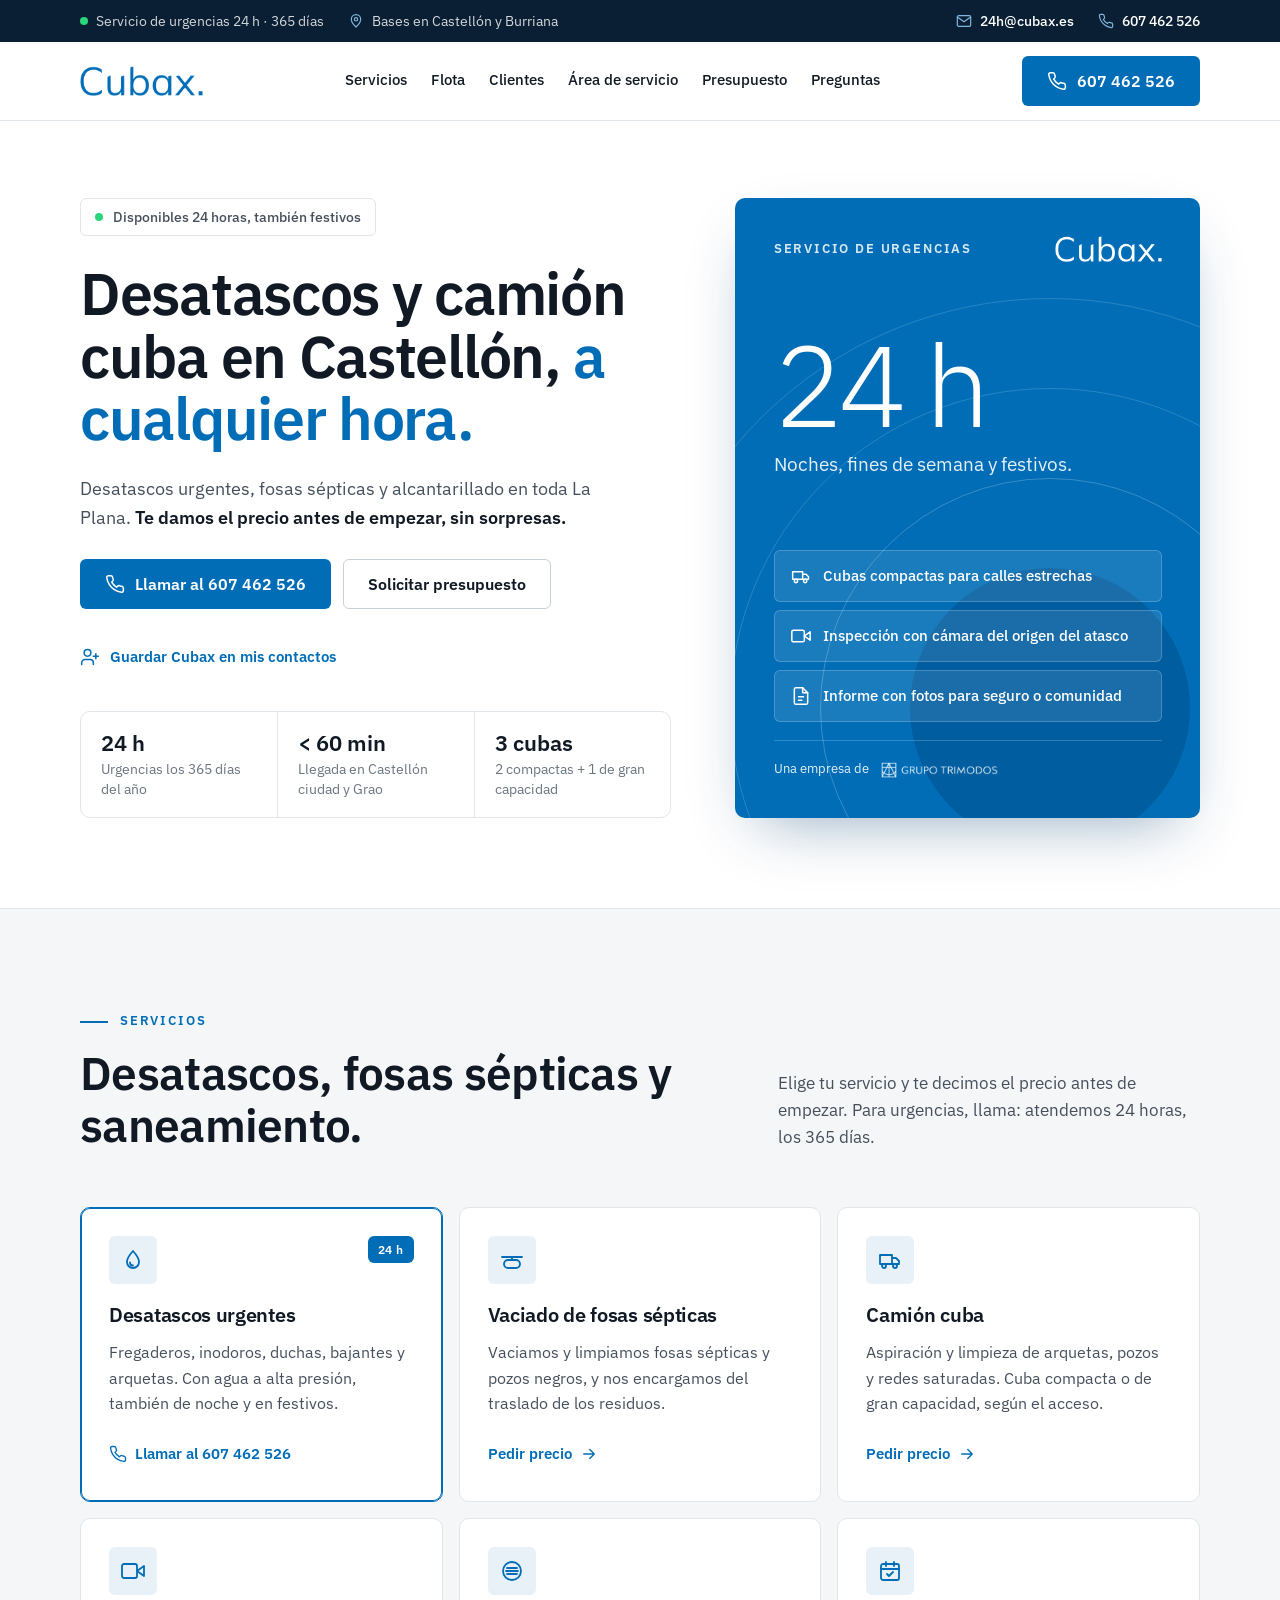
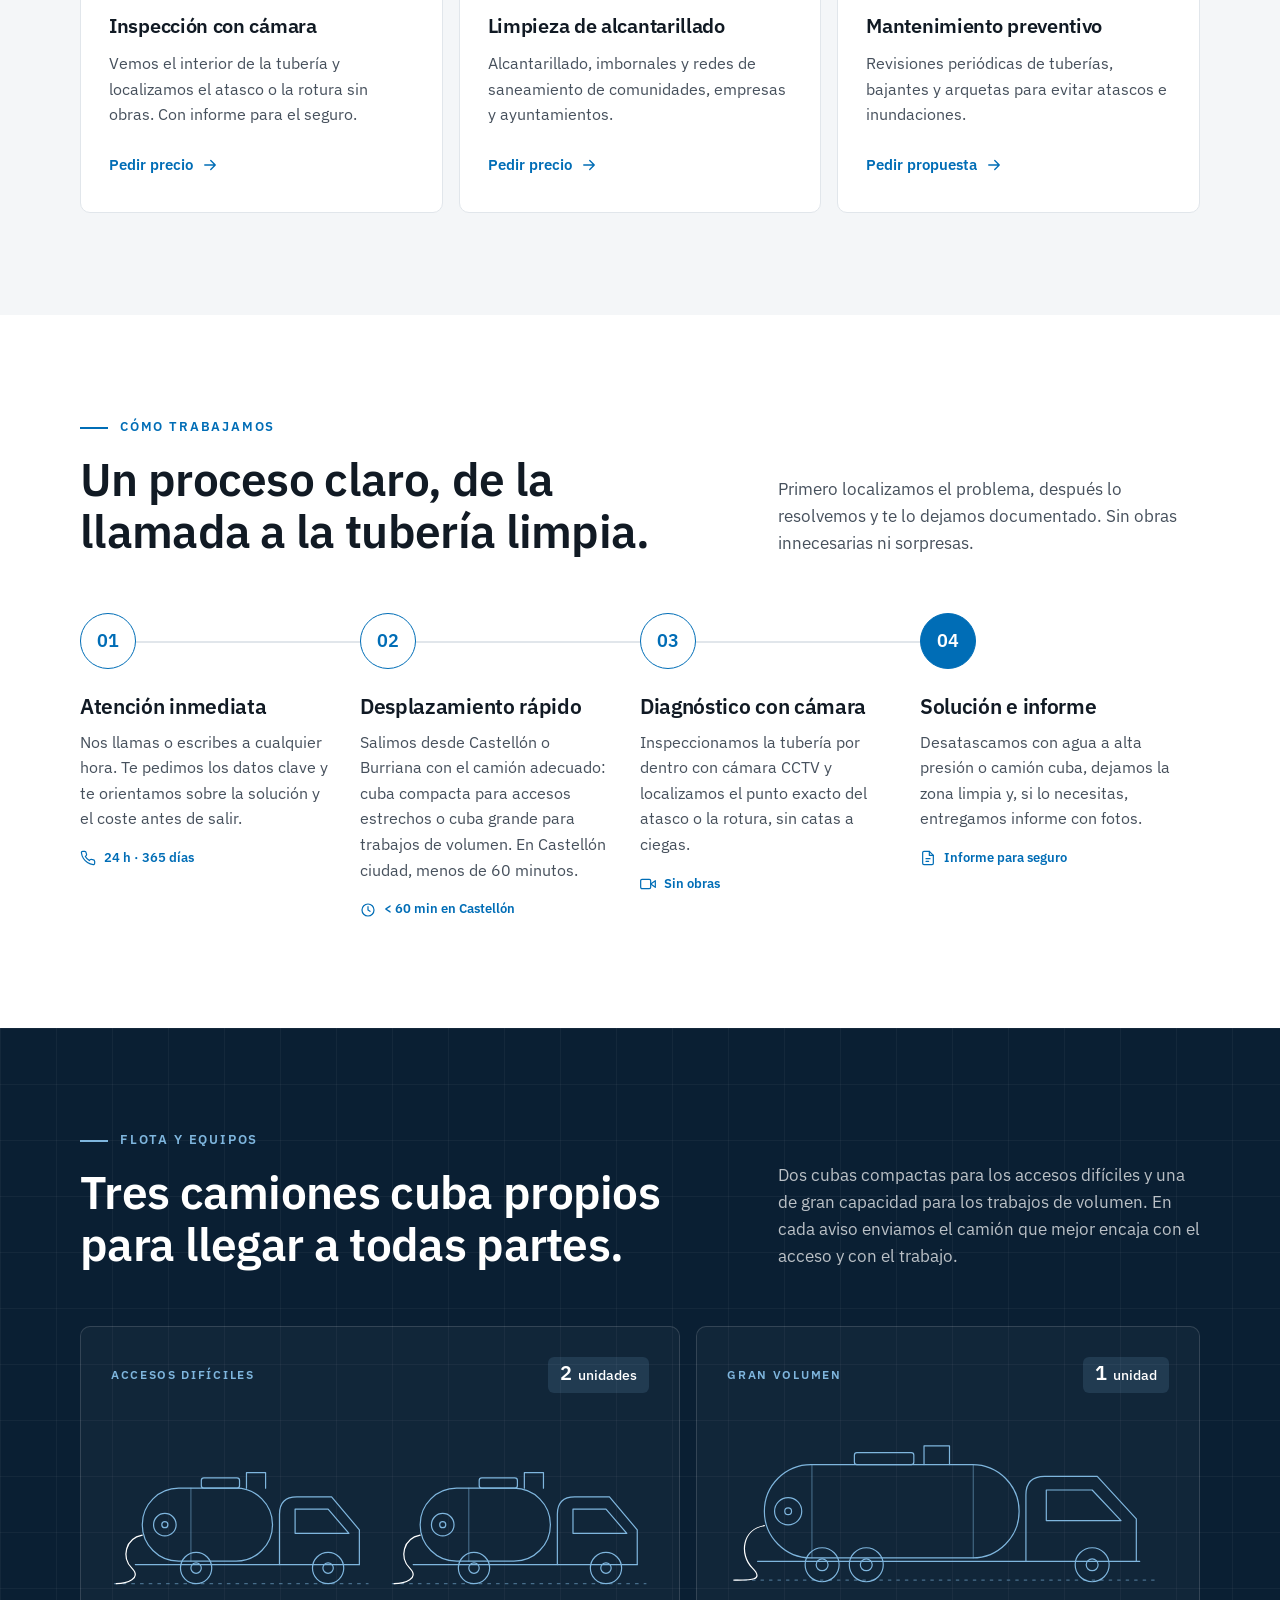
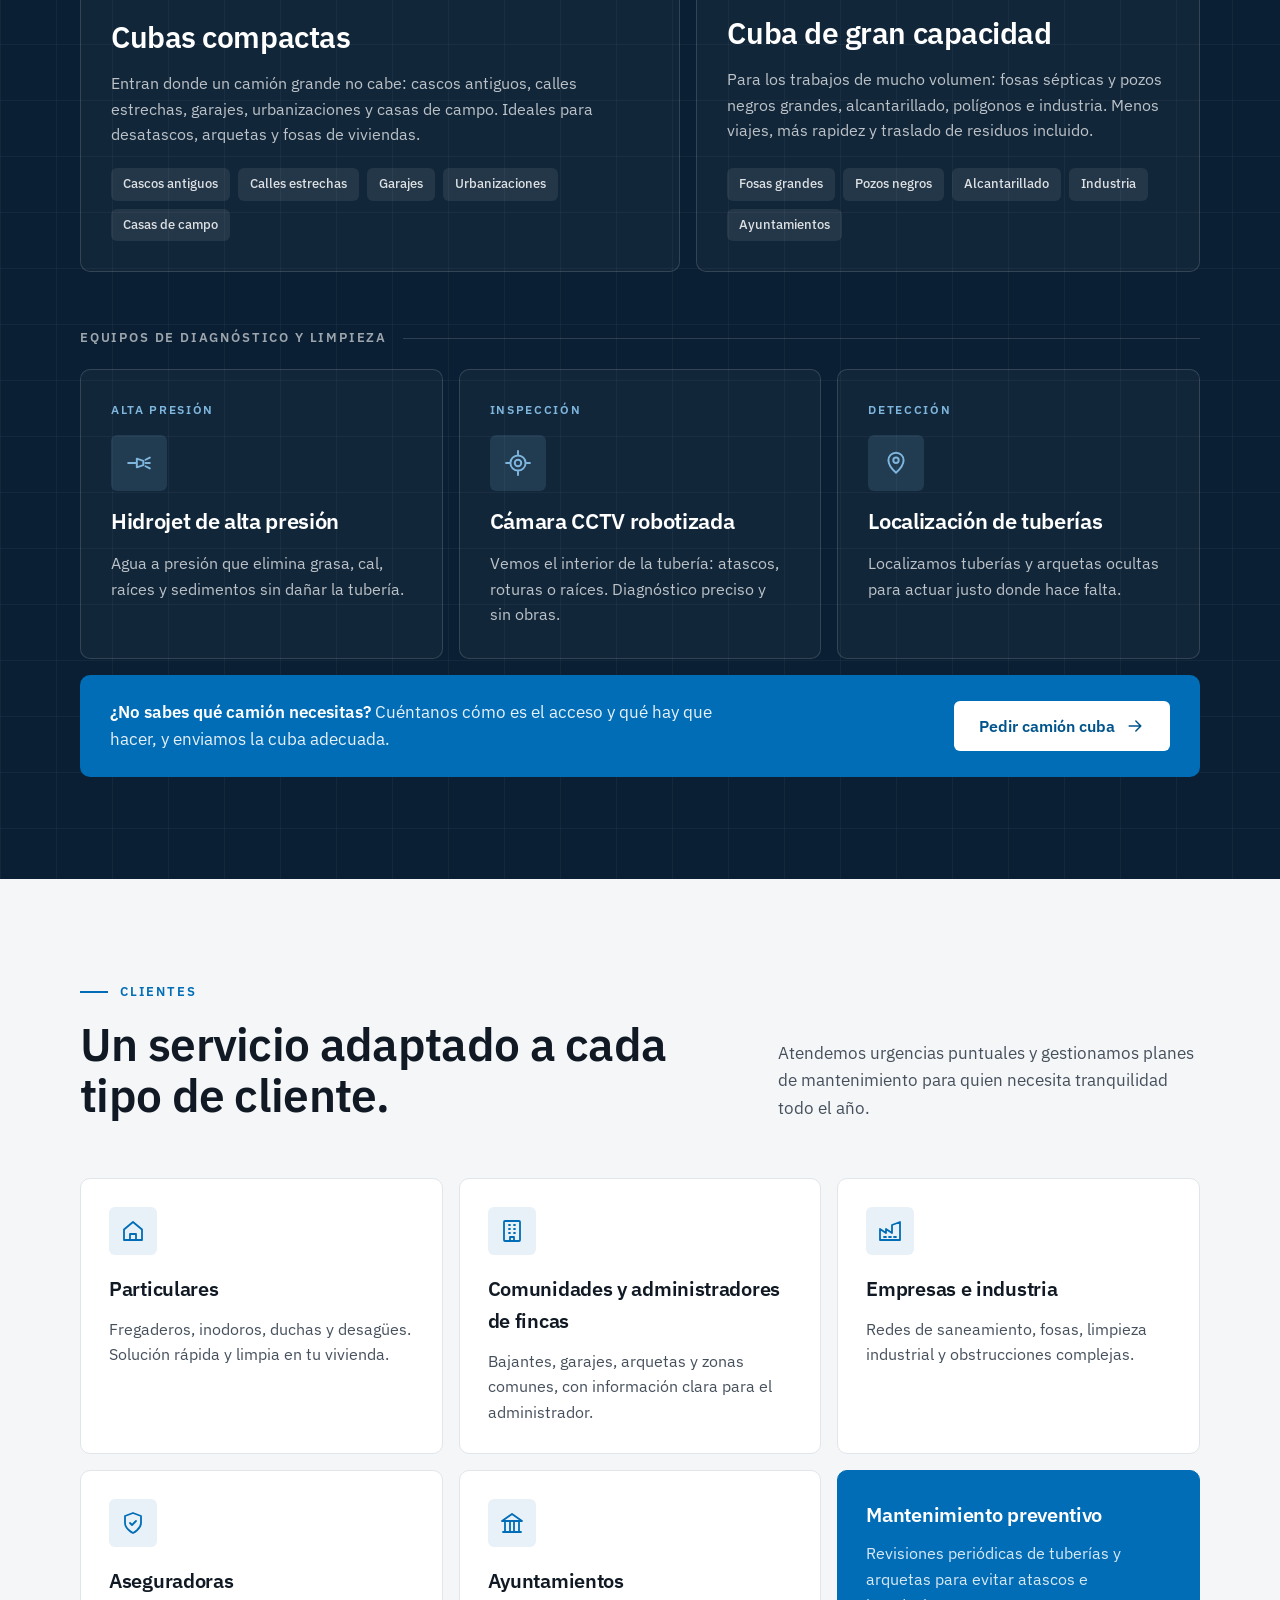
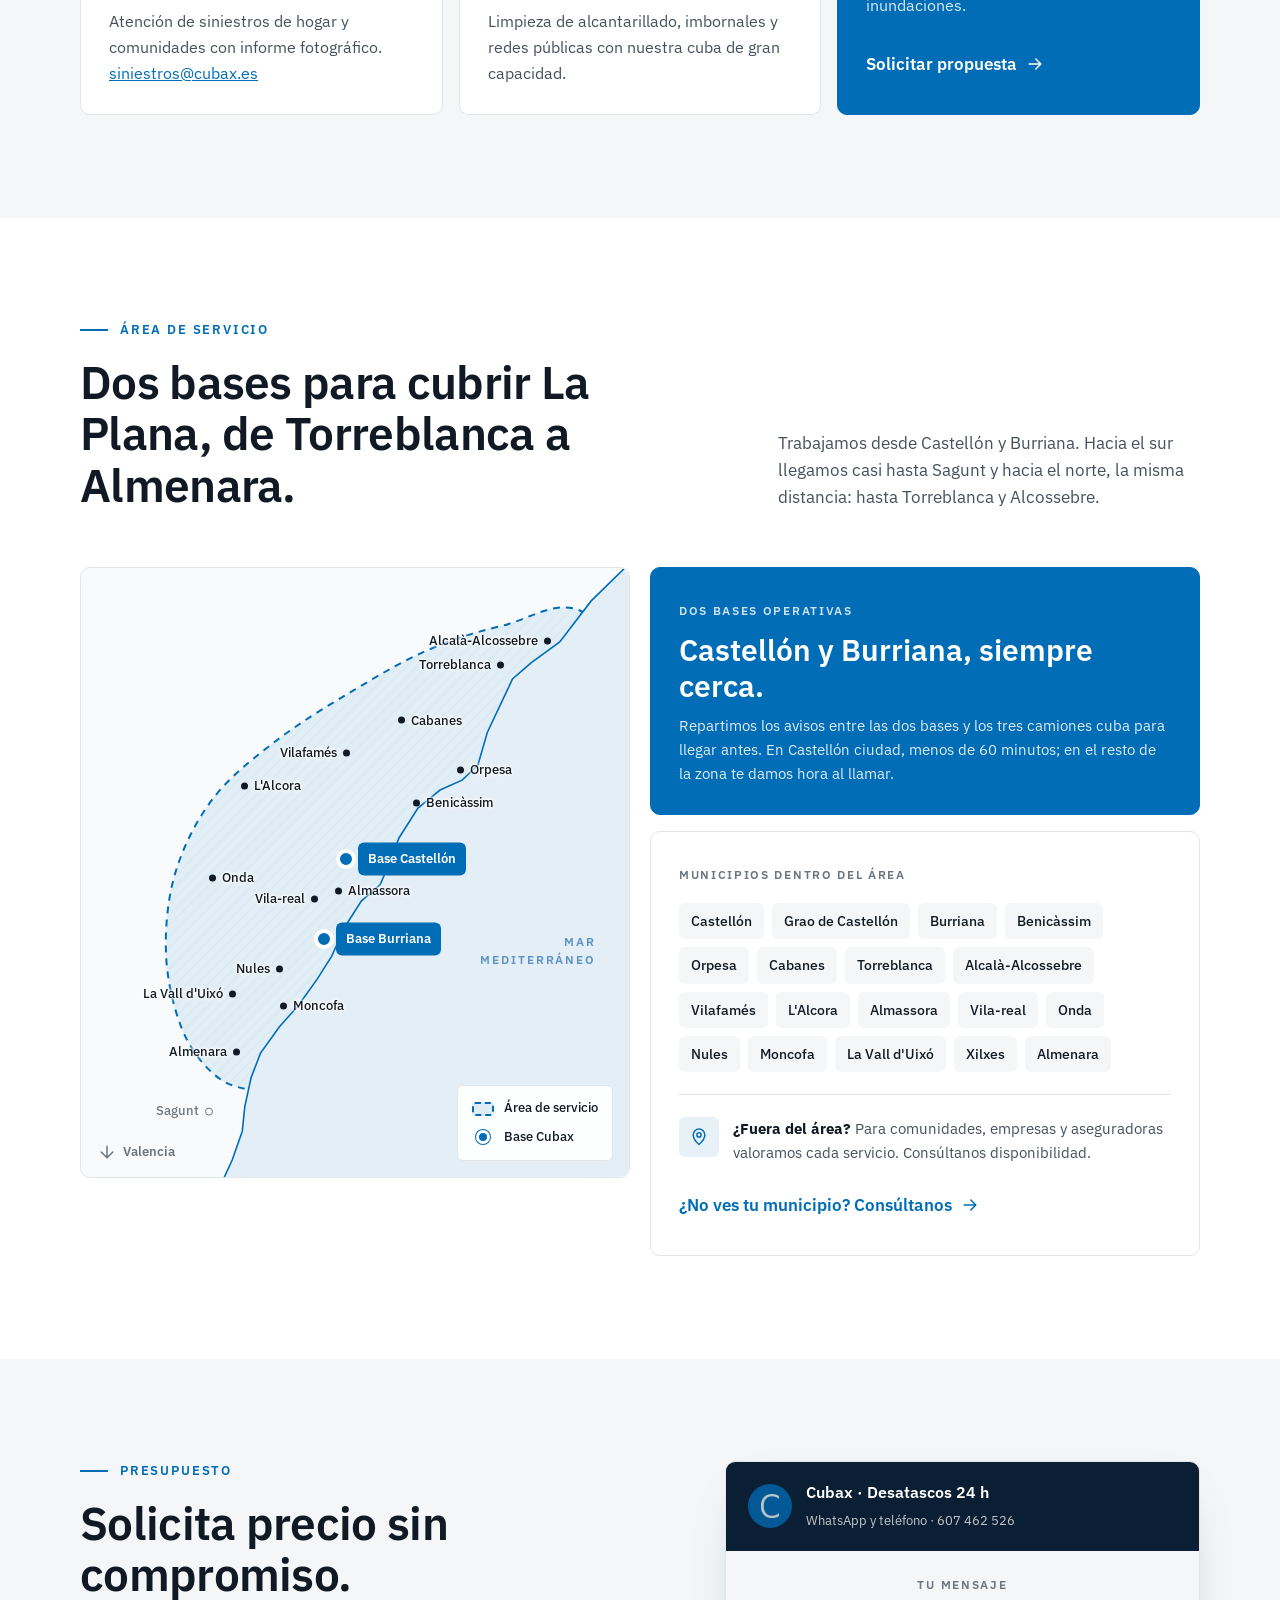
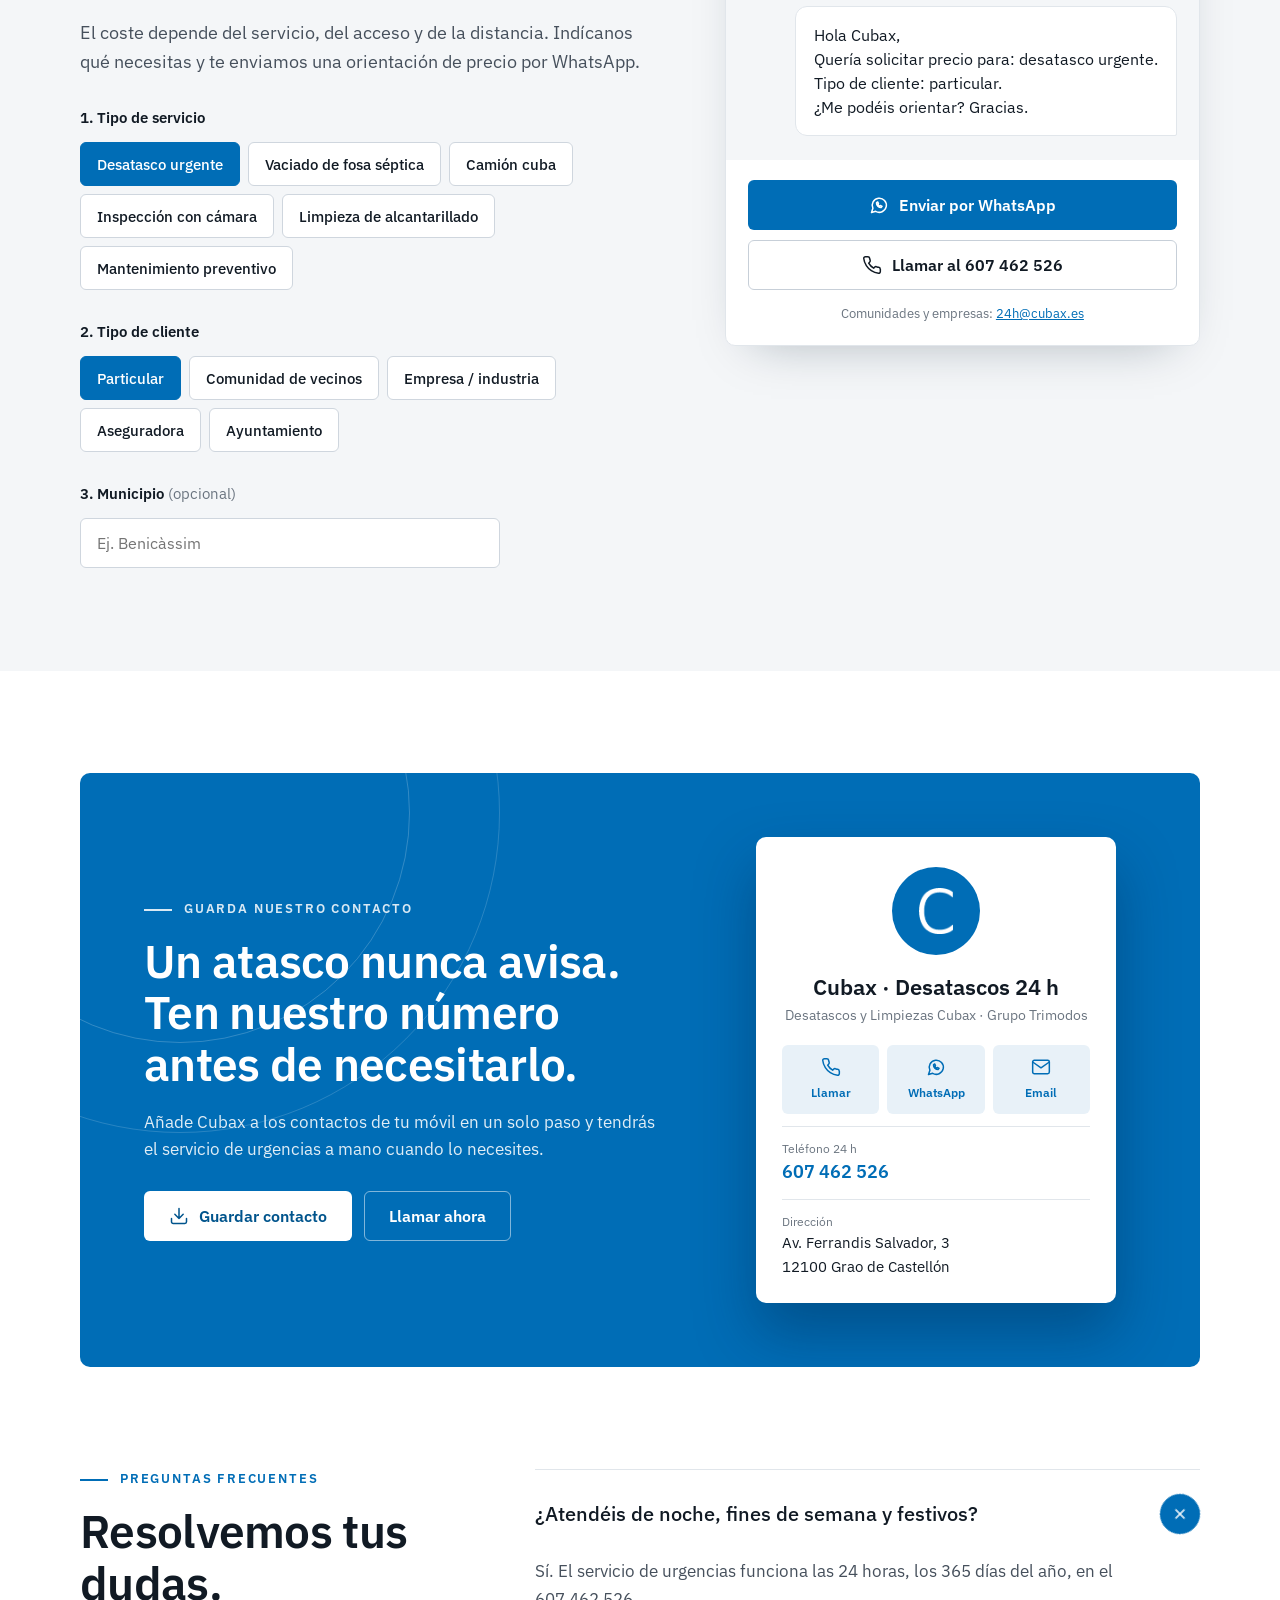
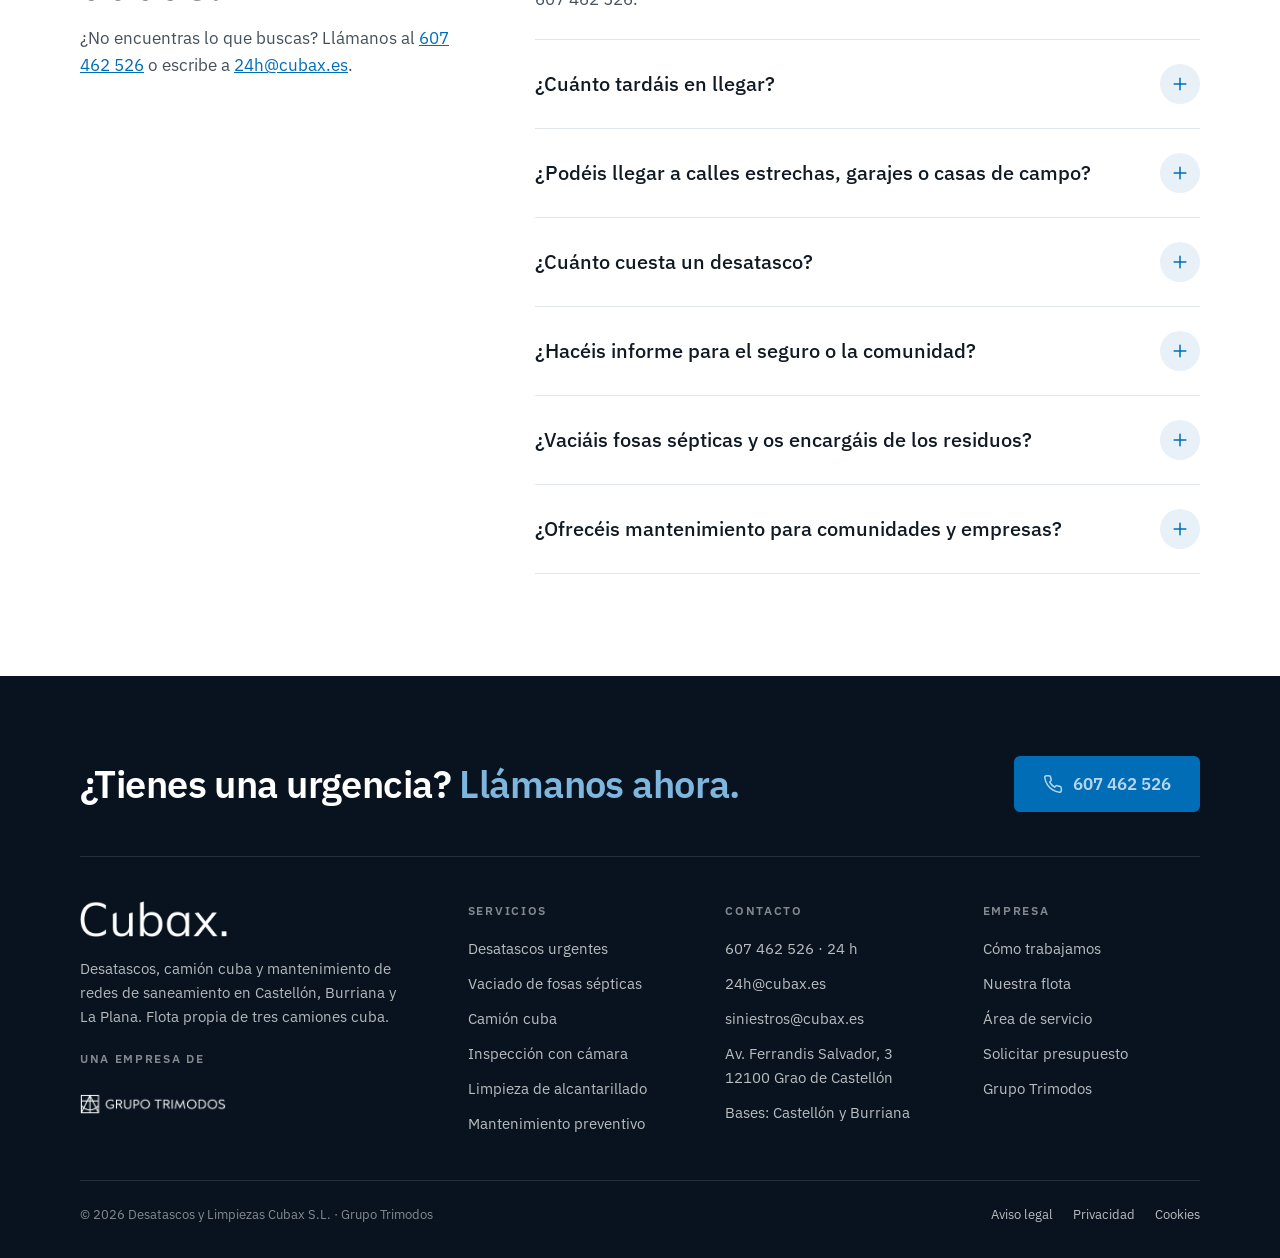
==== commit ff4d6625: "dcjfvibejo" ====
--- a/index.html
+++ b/index.html
@@ -224,6 +224,20 @@
 .fleet-cta p{font-size:17px;color:rgba(255,255,255,.9);max-width:640px}
 .fleet-cta strong{color:#fff;font-weight:600}
 
+/* services */
+.svc-grid{display:grid;grid-template-columns:repeat(3,minmax(0,1fr));gap:16px}
+.svc{position:relative;background:#fff;border:1px solid var(--line);border-radius:var(--r);padding:28px;display:flex;flex-direction:column;gap:12px;transition:border-color .2s,box-shadow .2s}
+.svc:hover{border-color:#C7D6E4;box-shadow:0 14px 34px -22px rgba(10,31,51,.35)}
+.svc h3{font-size:20px;line-height:1.3}
+.svc p{color:var(--text);font-size:16px}
+.svc-link{display:inline-flex;align-items:center;gap:8px;margin-top:auto;padding-top:6px;min-height:44px;font-weight:600;font-size:15px;text-decoration:none}
+.svc-link:hover{text-decoration:underline}
+.svc-link .ic{width:18px;height:18px}
+.svc-urg{border-color:var(--blue);box-shadow:inset 0 0 0 1px var(--blue)}
+.svc-urg:hover{border-color:var(--blue)}
+.svc-tag{position:absolute;top:28px;right:28px;display:inline-flex;align-items:center;gap:6px;padding:4px 10px;border-radius:var(--r-sm);background:var(--blue);color:#fff;font-size:12px;font-weight:600;letter-spacing:.04em}
+.lead strong{color:var(--ink);font-weight:600}
+
 /* clients */
 .cl-grid{display:grid;grid-template-columns:repeat(3,minmax(0,1fr));gap:16px}
 .cl{background:#fff;border:1px solid var(--line);border-radius:var(--r);padding:28px;display:flex;flex-direction:column;gap:12px}
@@ -358,7 +372,7 @@
 @media (max-width:1100px){
 .nav{gap:22px}
 .hero-grid{grid-template-columns:1fr 1fr}
-.cl-grid{grid-template-columns:repeat(2,minmax(0,1fr))}
+.cl-grid,.svc-grid{grid-template-columns:repeat(2,minmax(0,1fr))}
 }
 @media (max-width:980px){
 .nav,.hdr-cta .btn-outline,.tb-left .hide-md{display:none}
@@ -392,14 +406,15 @@
 .fact{display:flex;align-items:baseline;justify-content:space-between;gap:12px;padding:14px 18px}
 .fact b{font-size:18px}
 .fact span{margin:0;text-align:right}
-.big{font-size:84px}
+.panel{display:none}
 .steps{grid-template-columns:1fr;gap:0}
 .step{padding:0 0 32px 76px}
 .step-n{position:absolute;left:0;top:0;margin:0}
 .step::before,.step:nth-child(2)::before{display:block;top:56px;bottom:0;left:27px;right:auto;width:1.5px;height:auto}
 .step:last-child{padding-bottom:0}
-.cl-grid{grid-template-columns:1fr}
-.eq,.cl,.zbox,.tk{padding:24px}
+.cl-grid,.svc-grid{grid-template-columns:1fr}
+.eq,.cl,.zbox,.tk,.svc{padding:24px}
+.svc-tag{top:24px;right:24px}
 .fleet-cta{padding:24px}
 .fleet-cta .btn{flex:1 1 100%}
 .t{font-size:12px;gap:4px}
@@ -442,6 +457,10 @@
 <symbol id="i-fac" viewBox="0 0 24 24"><path d="M2 21V10l6 4V10l6 4V6l8-3v18z"/><path d="M6 18h2M11 18h2M16 18h2"/></symbol>
 <symbol id="i-shield" viewBox="0 0 24 24"><path d="M12 22s8-4 8-10V5l-8-3-8 3v7c0 6 8 10 8 10z"/><path d="M9 12l2 2 4-4"/></symbol>
 <symbol id="i-gov" viewBox="0 0 24 24"><path d="M3 21h18M5 21V10M10 21V10M14 21V10M19 21V10M2 10L12 3l10 7z"/></symbol>
+<symbol id="i-drop" viewBox="0 0 24 24"><path d="M12 3s6 6.5 6 11a6 6 0 0 1-12 0c0-4.5 6-11 6-11z"/><path d="M9 14.5a3 3 0 0 0 3 3"/></symbol>
+<symbol id="i-septic" viewBox="0 0 24 24"><path d="M2 9h20"/><path d="M12 9v3"/><rect x="4" y="12" width="16" height="8" rx="4"/></symbol>
+<symbol id="i-sewer" viewBox="0 0 24 24"><circle cx="12" cy="12" r="9"/><path d="M7 9h10M6 12h12M7 15h10"/></symbol>
+<symbol id="i-cal" viewBox="0 0 24 24"><rect x="3" y="5" width="18" height="16" rx="2"/><path d="M3 10h18M8 3v4M16 3v4M9 15l2 2 4-4"/></symbol>
 <symbol id="truck-s" viewBox="0 0 300 210">
 <path d="M4 192H296" stroke-dasharray="3 7" opacity=".5"/>
 <rect x="36" y="82" width="150" height="84" rx="42"/>
@@ -480,7 +499,7 @@
 <img class="grp" src="img/grupo-trimodos.png" width="300" height="41" alt="Grupo Trimodos">
 </a>
 <nav class="nav" aria-label="Principal">
-<a href="#como-trabajamos">Cómo trabajamos</a>
+<a href="#servicios">Servicios</a>
 <a href="#flota">Flota</a>
 <a href="#clientes">Clientes</a>
 <a href="#area-de-servicio">Área de servicio</a>
@@ -493,6 +512,7 @@
 </div>
 </div>
 <nav class="mnav" id="mnav" aria-label="Menú móvil">
+<a href="#servicios">Servicios</a>
 <a href="#como-trabajamos">Cómo trabajamos</a>
 <a href="#flota">Flota y equipos</a>
 <a href="#clientes">Clientes</a>
@@ -509,7 +529,7 @@
 <div class="hero-copy">
 <span class="badge"><span class="dot"></span>Disponibles 24 horas, también festivos</span>
 <h1 class="h1">Desatascos y camión cuba en Castellón, <em>a cualquier hora.</em></h1>
-<p class="lead">Desatascos urgentes, vaciado de fosas sépticas, limpieza de alcantarillado e inspección con cámara para particulares, comunidades, empresas y administraciones. Flota propia de tres camiones cuba y el respaldo de Grupo Trimodos.</p>
+<p class="lead">Desatascos urgentes, fosas sépticas y alcantarillado en toda La Plana. <strong>Te damos el precio antes de empezar, sin sorpresas.</strong></p>
 <div class="ctas">
 <a class="btn btn-primary" href="tel:+34607462526"><svg class="ic" aria-hidden="true"><use href="#i-phone"/></svg>Llamar al 607 462 526</a>
 <a class="btn btn-outline" href="#presupuesto">Solicitar presupuesto</a>
@@ -542,6 +562,57 @@
 </div>
 <div class="group-line">Una empresa de <img src="img/grupo-trimodos-blanco.png" width="300" height="41" alt="Grupo Trimodos" loading="lazy"></div>
 </div>
+</div>
+</div>
+</section>
+
+<section class="sec sec-alt" id="servicios">
+<div class="wrap">
+<div class="sec-head">
+<div>
+<div class="kicker">Servicios</div>
+<h2 class="h2">Desatascos, fosas sépticas y saneamiento.</h2>
+</div>
+<p>Elige tu servicio y te decimos el precio antes de empezar. Para urgencias, llama: atendemos 24 horas, los 365 días.</p>
+</div>
+<div class="svc-grid">
+<article class="svc svc-urg">
+<span class="svc-tag">24 h</span>
+<span class="cl-ic"><svg class="ic" aria-hidden="true"><use href="#i-drop"/></svg></span>
+<h3>Desatascos urgentes</h3>
+<p>Fregaderos, inodoros, duchas, bajantes y arquetas. Con agua a alta presión, también de noche y en festivos.</p>
+<a class="svc-link" href="tel:+34607462526"><svg class="ic" aria-hidden="true"><use href="#i-phone"/></svg>Llamar al 607 462 526</a>
+</article>
+<article class="svc">
+<span class="cl-ic"><svg class="ic" aria-hidden="true"><use href="#i-septic"/></svg></span>
+<h3>Vaciado de fosas sépticas</h3>
+<p>Vaciamos y limpiamos fosas sépticas y pozos negros, y nos encargamos del traslado de los residuos.</p>
+<a class="svc-link" href="#presupuesto" data-pick-svc="1">Pedir precio <svg class="ic" aria-hidden="true"><use href="#i-arrow"/></svg></a>
+</article>
+<article class="svc">
+<span class="cl-ic"><svg class="ic" aria-hidden="true"><use href="#i-van"/></svg></span>
+<h3>Camión cuba</h3>
+<p>Aspiración y limpieza de arquetas, pozos y redes saturadas. Cuba compacta o de gran capacidad, según el acceso.</p>
+<a class="svc-link" href="#presupuesto" data-pick-svc="2">Pedir precio <svg class="ic" aria-hidden="true"><use href="#i-arrow"/></svg></a>
+</article>
+<article class="svc">
+<span class="cl-ic"><svg class="ic" aria-hidden="true"><use href="#i-cam"/></svg></span>
+<h3>Inspección con cámara</h3>
+<p>Vemos el interior de la tubería y localizamos el atasco o la rotura sin obras. Con informe para el seguro.</p>
+<a class="svc-link" href="#presupuesto" data-pick-svc="3">Pedir precio <svg class="ic" aria-hidden="true"><use href="#i-arrow"/></svg></a>
+</article>
+<article class="svc">
+<span class="cl-ic"><svg class="ic" aria-hidden="true"><use href="#i-sewer"/></svg></span>
+<h3>Limpieza de alcantarillado</h3>
+<p>Alcantarillado, imbornales y redes de saneamiento de comunidades, empresas y ayuntamientos.</p>
+<a class="svc-link" href="#presupuesto" data-pick-svc="4">Pedir precio <svg class="ic" aria-hidden="true"><use href="#i-arrow"/></svg></a>
+</article>
+<article class="svc">
+<span class="cl-ic"><svg class="ic" aria-hidden="true"><use href="#i-cal"/></svg></span>
+<h3>Mantenimiento preventivo</h3>
+<p>Revisiones periódicas de tuberías, bajantes y arquetas para evitar atascos e inundaciones.</p>
+<a class="svc-link" href="#presupuesto" data-pick-svc="5">Pedir propuesta <svg class="ic" aria-hidden="true"><use href="#i-arrow"/></svg></a>
+</article>
 </div>
 </div>
 </section>
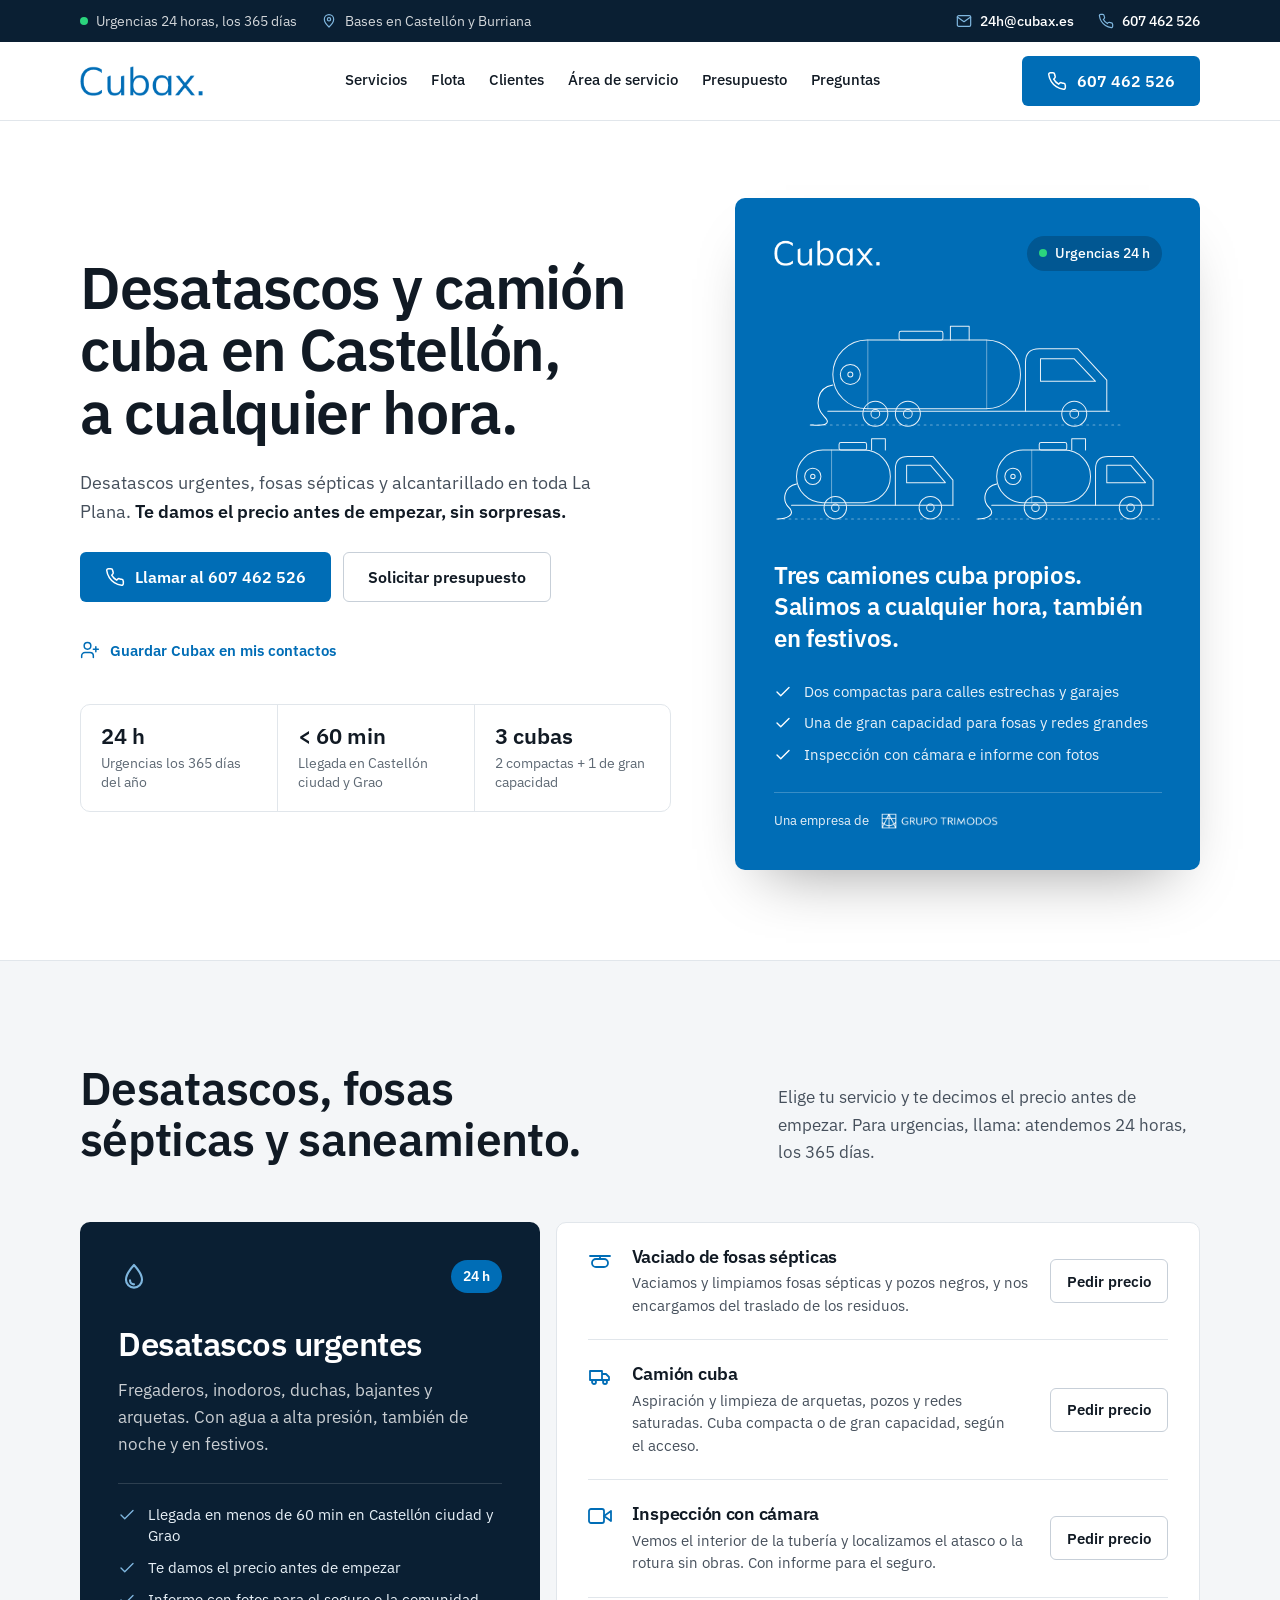
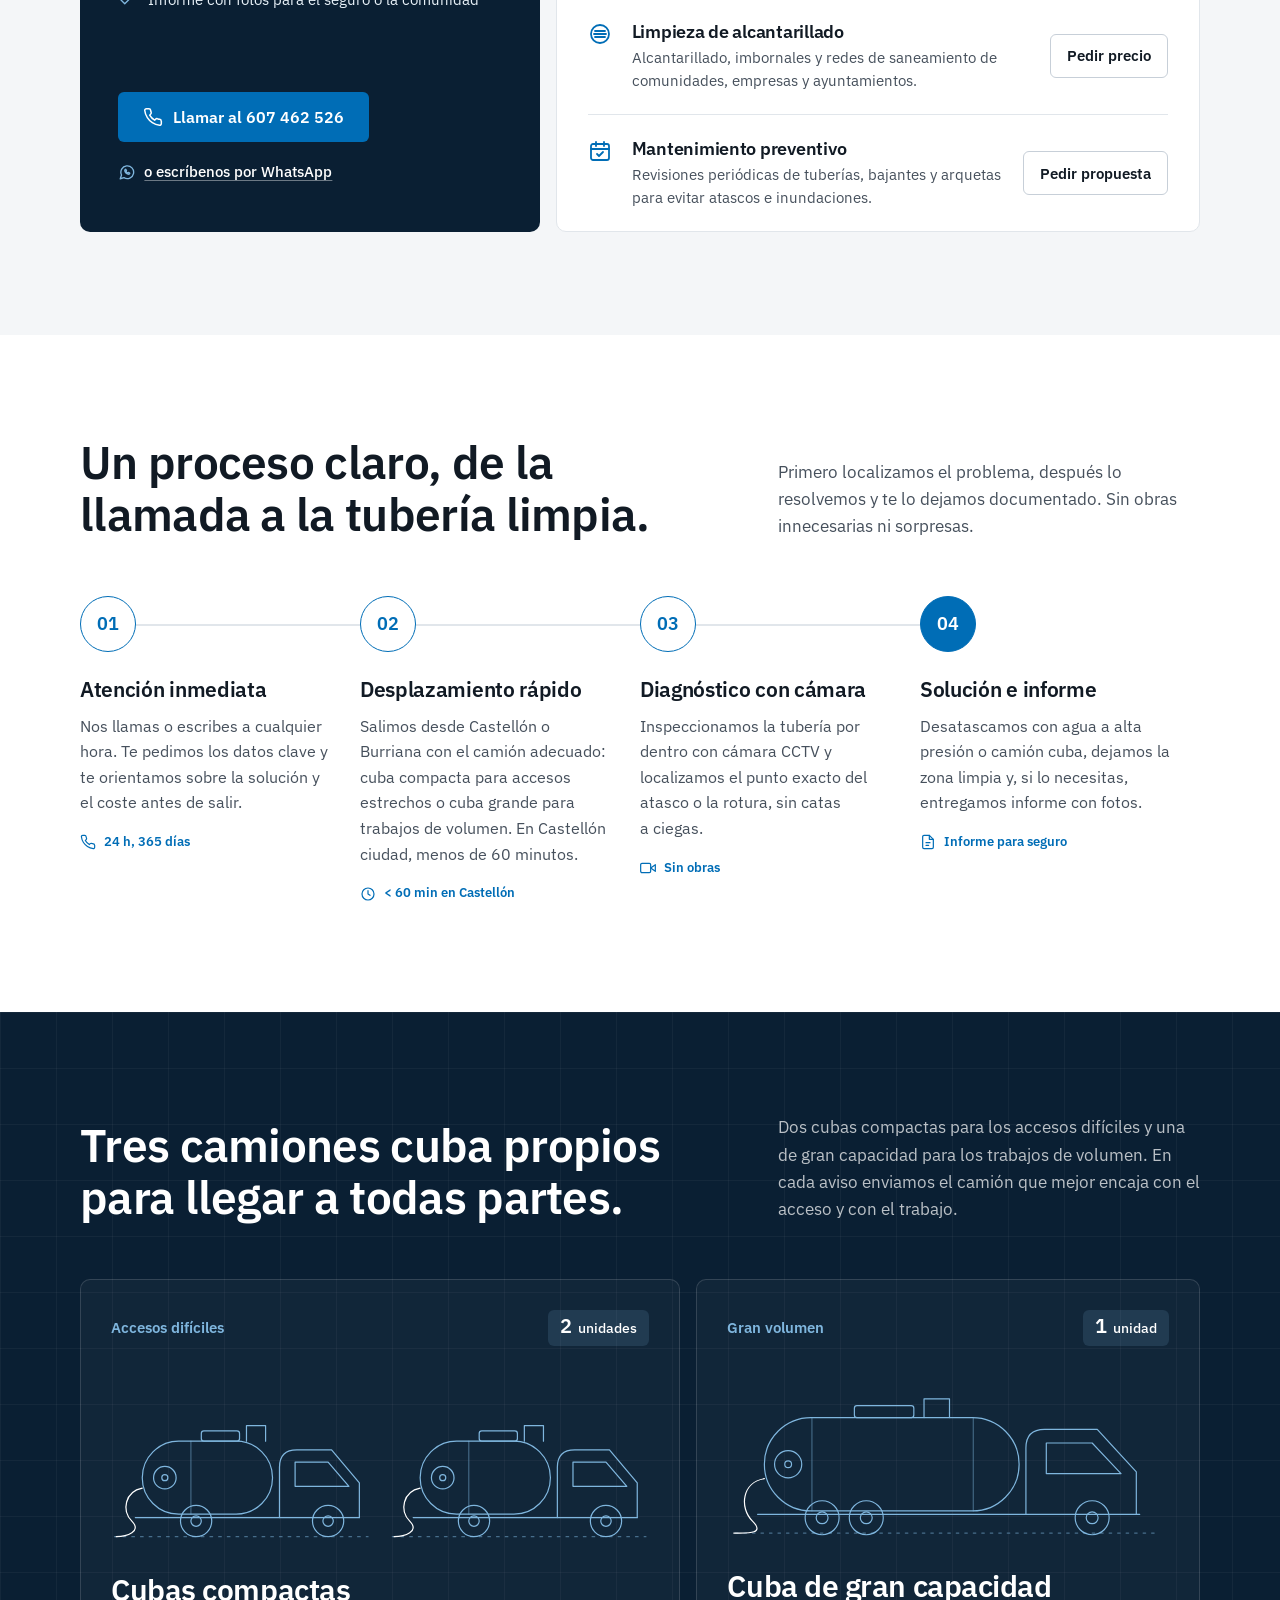
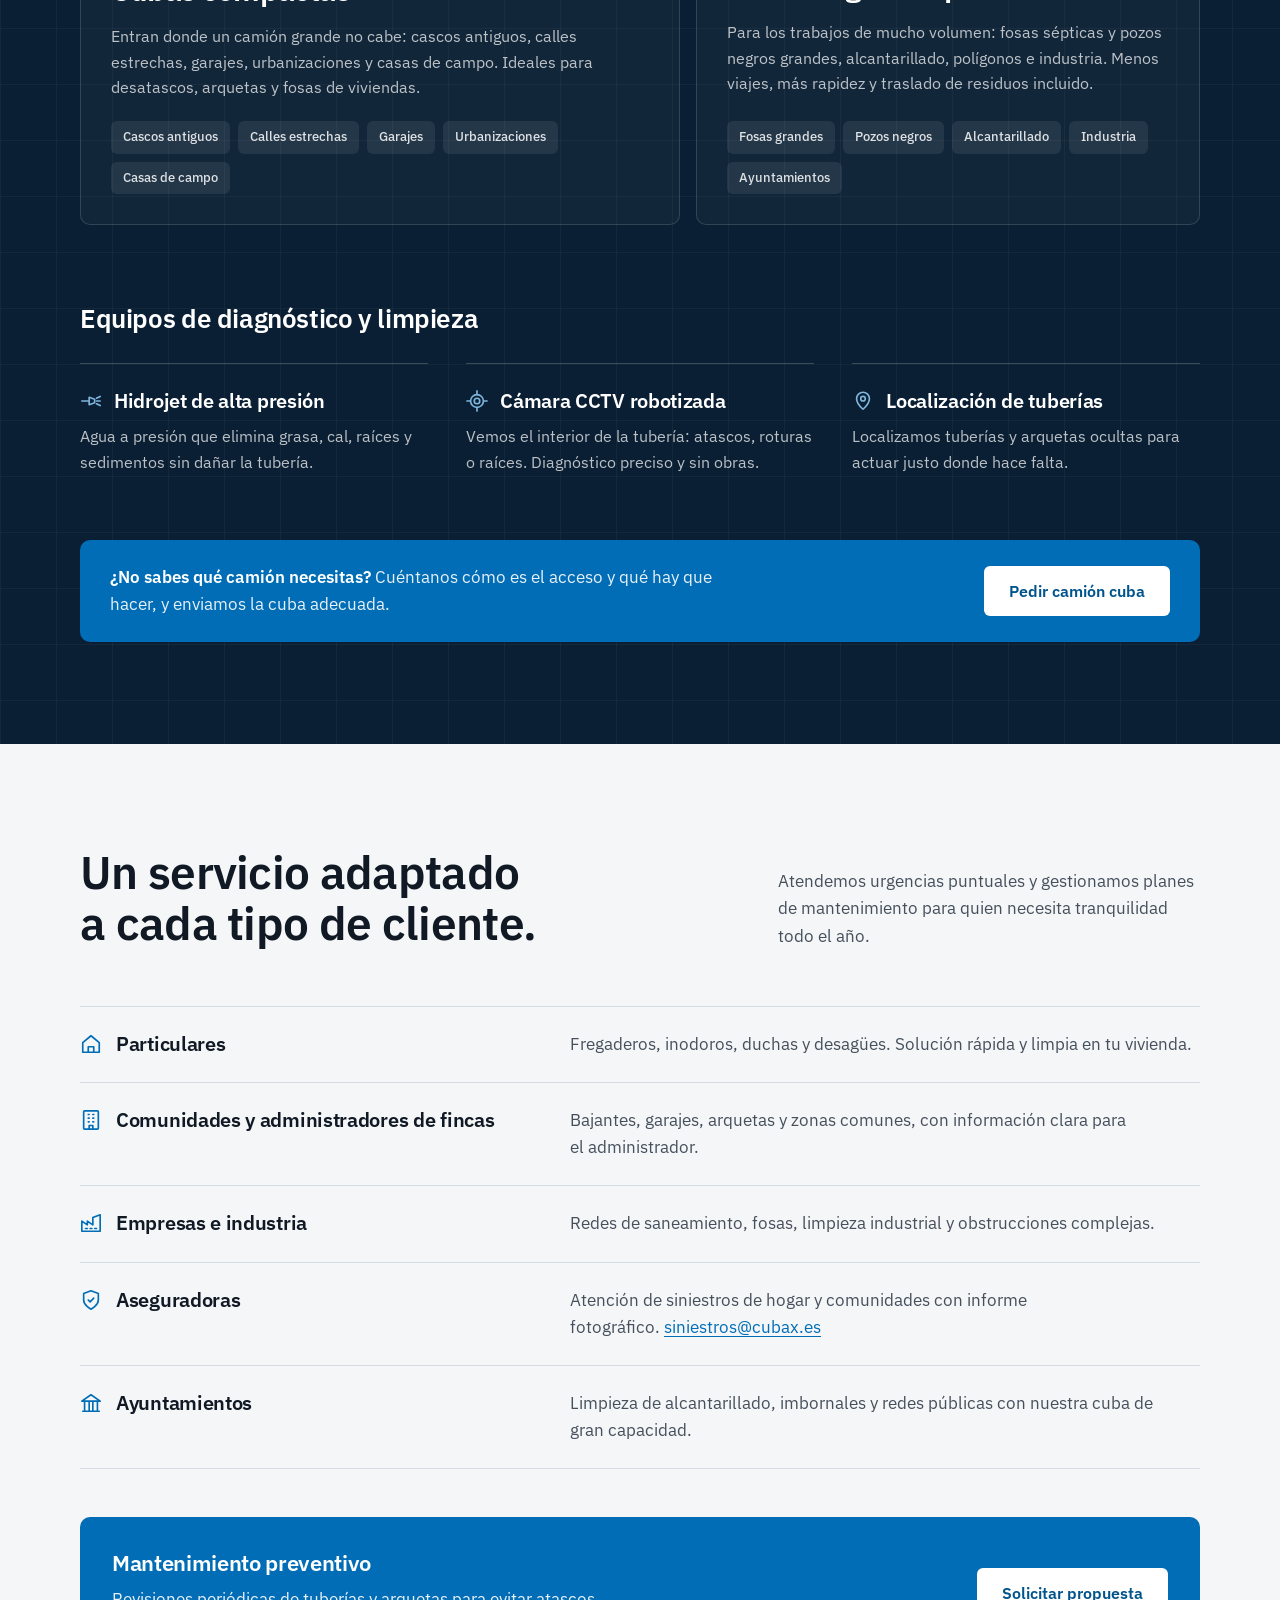
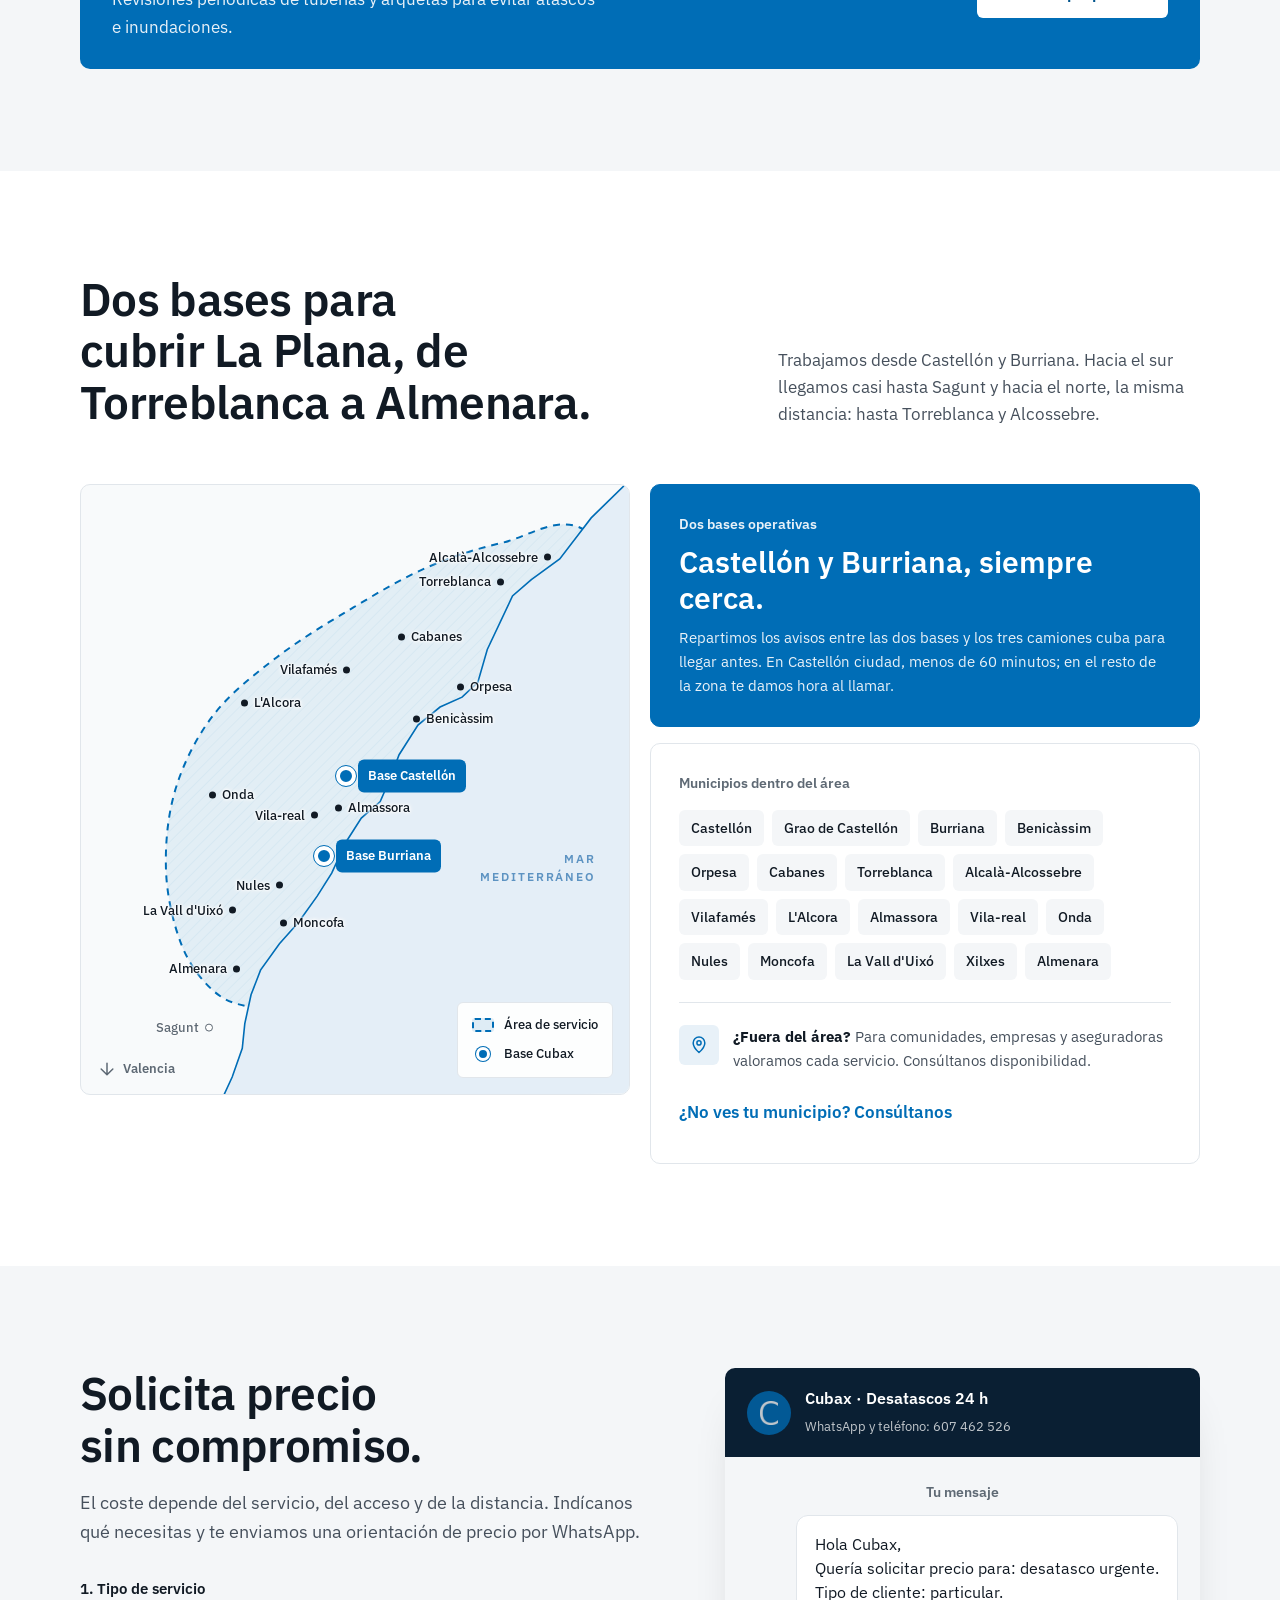
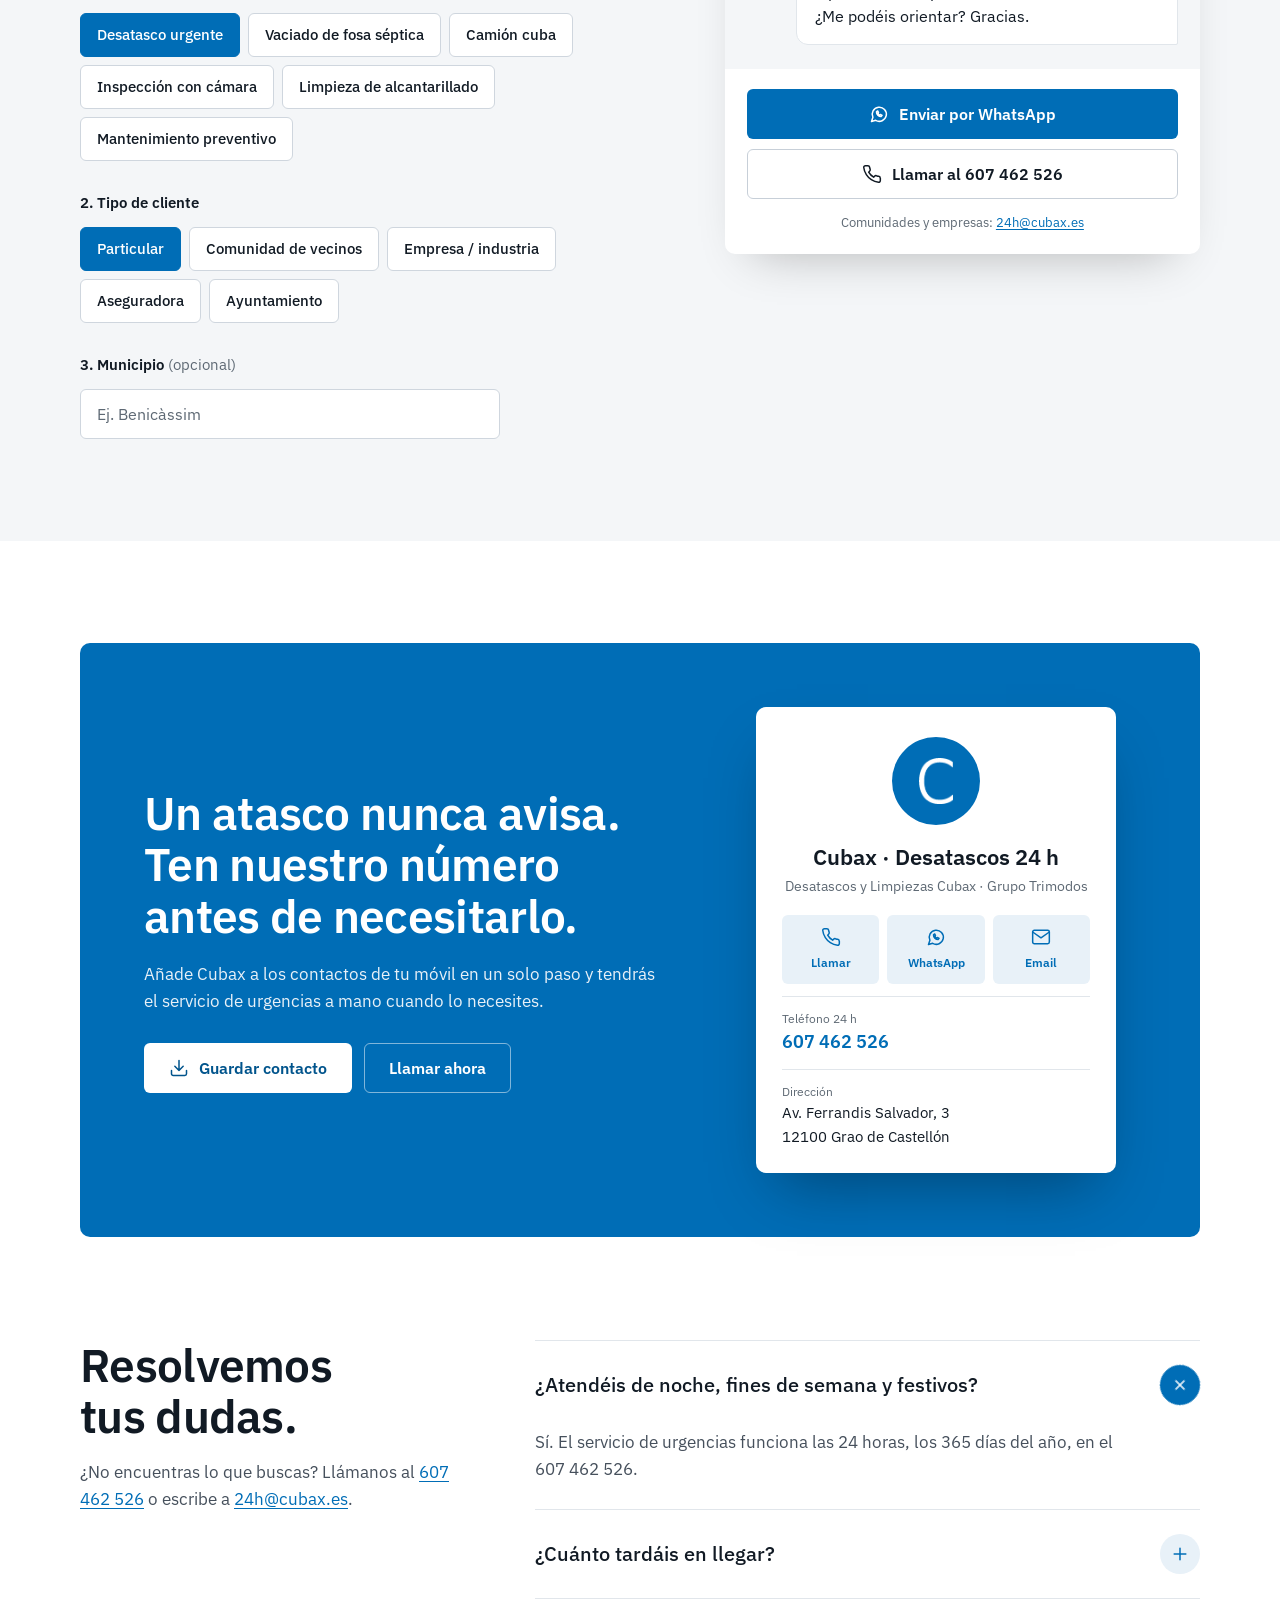
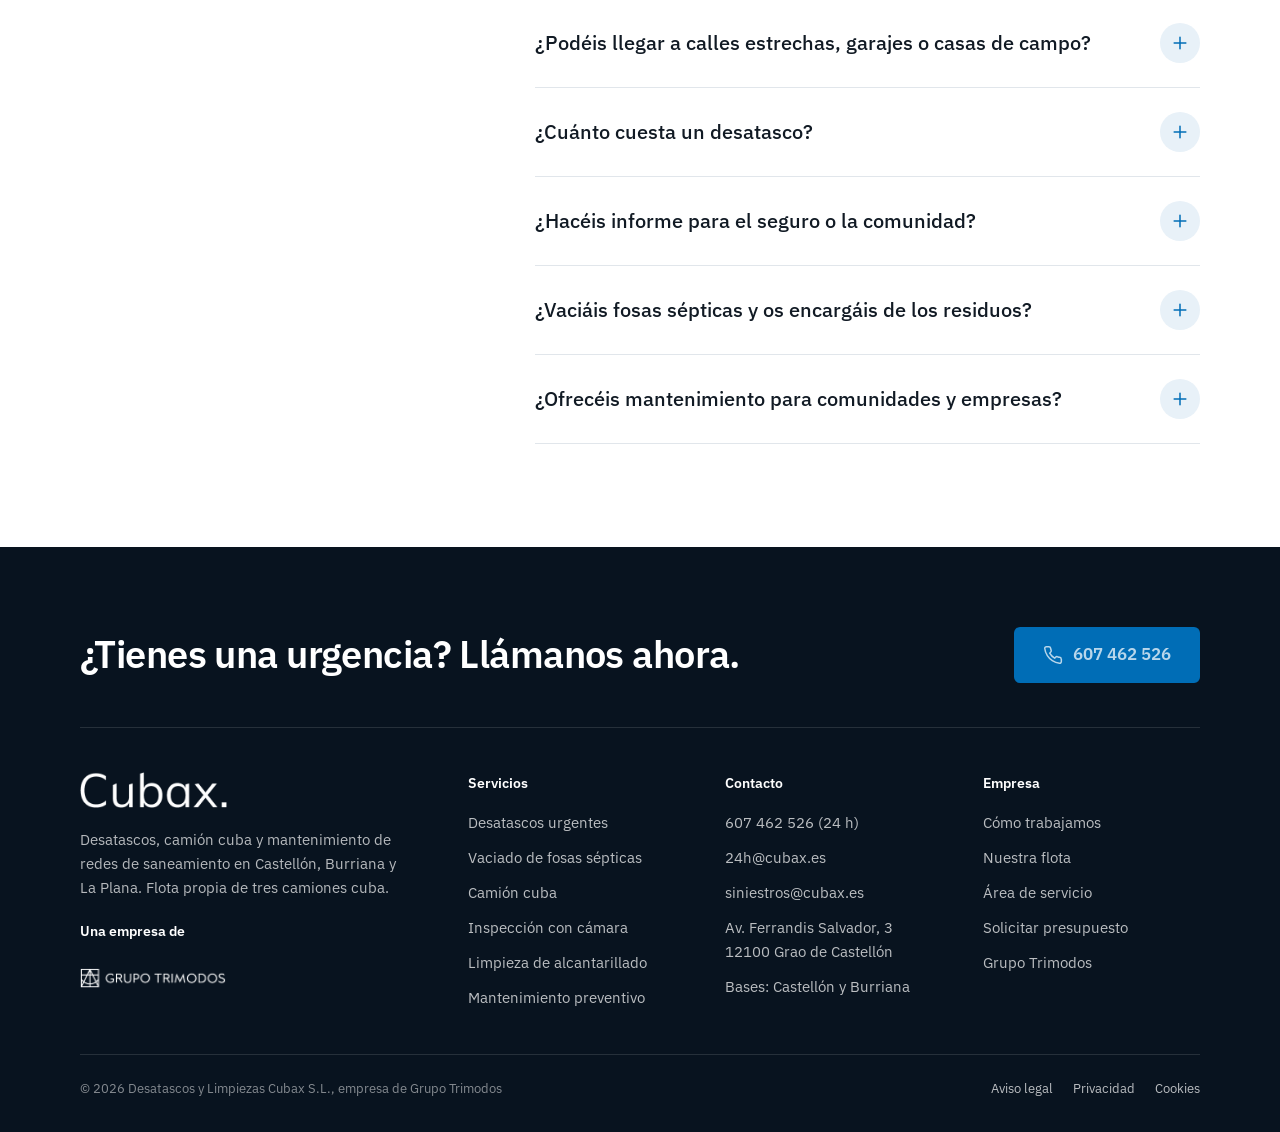
==== commit 9c001c91: "go" ====
--- a/index.html
+++ b/index.html
@@ -84,9 +84,10 @@
 <style>
 :root{
 --blue:#006DB6;--blue-d:#00548C;--blue-l:#E8F1F8;--blue-m:#7FB6DE;
---navy:#0A1F33;--navy-2:#0F2A44;--ink:#111A24;--text:#46505C;--muted:#6B7580;
---line:#E1E6EB;--bg:#FFFFFF;--alt:#F4F6F8;
+--navy:#0A1F33;--navy-2:#0F2A44;--ink:#111A24;--text:#46505C;--muted:#5E6974;
+--line:#E1E6EB;--line-2:#D5DCE3;--bg:#FFFFFF;--alt:#F4F6F8;
 --r:10px;--r-sm:6px;
+--ease-out:cubic-bezier(.23,1,.32,1);
 --font:'IBM Plex Sans',system-ui,-apple-system,'Segoe UI',sans-serif;
 --wrap:1200px;--gut:clamp(20px,4vw,40px);
 }
@@ -94,19 +95,23 @@
 html{scroll-behavior:smooth;-webkit-text-size-adjust:100%}
 body{margin:0;font-family:var(--font);font-size:17px;line-height:1.6;color:var(--ink);background:var(--bg);-webkit-font-smoothing:antialiased}
 img{max-width:100%;display:block}
-a{color:var(--blue)}a:hover{color:var(--blue-d)}
-h1,h2,h3{margin:0;font-weight:600;letter-spacing:-0.015em;color:inherit}
-p{margin:0}
+a{color:var(--blue);text-underline-offset:.18em;text-decoration-thickness:1px}a:hover{color:var(--blue-d)}
+::selection{background:var(--blue);color:#fff}
+html{accent-color:var(--blue);scrollbar-color:#B9C3CD transparent}
+h1,h2,h3{margin:0;font-weight:600;letter-spacing:-0.015em;color:inherit;text-wrap:balance}
+p{margin:0;text-wrap:pretty}
 [hidden]{display:none!important}
 section[id]{scroll-margin-top:96px}
 .wrap{max-width:var(--wrap);margin:0 auto;padding:0 var(--gut)}
 .ic{width:20px;height:20px;fill:none;stroke:currentColor;stroke-width:1.8;stroke-linecap:round;stroke-linejoin:round;flex-shrink:0}
 .sr{position:absolute;width:1px;height:1px;overflow:hidden;clip:rect(0 0 0 0);white-space:nowrap}
 .skip{position:absolute;left:16px;top:-80px;z-index:100;padding:12px 18px;border-radius:var(--r-sm);background:var(--blue);color:#fff;font-weight:600;text-decoration:none}
-.skip:focus{top:16px;color:#fff}
+.skip:focus,.skip:hover{top:16px;color:#fff}
 
 /* buttons */
-.btn{display:inline-flex;align-items:center;justify-content:center;gap:10px;min-height:50px;padding:0 24px;border-radius:var(--r-sm);font:600 16px/1 var(--font);text-decoration:none;cursor:pointer;border:1.5px solid transparent;transition:background .2s,color .2s,border-color .2s;white-space:nowrap}
+.btn{display:inline-flex;align-items:center;justify-content:center;gap:10px;min-height:50px;padding:0 24px;border-radius:var(--r-sm);font:600 16px/1 var(--font);text-decoration:none;cursor:pointer;border:1.5px solid transparent;transition:background-color .2s ease,color .2s ease,border-color .2s ease,transform .16s var(--ease-out);white-space:nowrap;font-variant-numeric:tabular-nums}
+.btn:active,.chip:active,.acts a:active,.menu-btn:active,.save-link:active{transform:scale(.97)}
+.btn-sm{min-height:44px;padding:0 16px;font-size:15px}
 .btn-primary{background:var(--blue);color:#fff}.btn-primary:hover{background:var(--blue-d);color:#fff}
 .btn-outline{background:#fff;color:var(--ink);border-color:#C7CFD8}.btn-outline:hover{border-color:var(--ink);color:var(--ink)}
 .btn-white{background:#fff;color:var(--blue-d)}.btn-white:hover{background:var(--blue-l);color:var(--blue-d)}
@@ -114,8 +119,6 @@
 .btn:focus-visible,.chip:focus-visible,summary:focus-visible,.menu-btn:focus-visible,a:focus-visible{outline:3px solid var(--blue-m);outline-offset:3px}
 
 /* section heads */
-.kicker{display:flex;align-items:center;gap:12px;font-size:13px;font-weight:600;letter-spacing:.14em;text-transform:uppercase;color:var(--blue);margin-bottom:16px}
-.kicker::before{content:"";width:28px;height:2px;background:currentColor}
 .h2{font-size:clamp(30px,3.6vw,46px);line-height:1.12}
 .lead{font-size:clamp(17px,1.4vw,19px);color:var(--text);max-width:560px}
 .sec{padding:clamp(64px,8vw,112px) 0}
@@ -124,14 +127,13 @@
 .sec-head p{color:var(--text)}
 
 /* topbar */
-.topbar{background:var(--navy);color:rgba(255,255,255,.82);font-size:14px}
+.topbar{background:var(--navy);color:rgba(255,255,255,.82);font-size:14px;font-variant-numeric:tabular-nums}
 .topbar .wrap{display:flex;justify-content:space-between;align-items:center;gap:24px;min-height:42px}
 .topbar a{color:#fff;text-decoration:none;font-weight:500}.topbar a:hover{color:var(--blue-m)}
 .tb-left,.tb-right{display:flex;align-items:center;gap:24px}
 .tb-item{display:flex;align-items:center;gap:8px}
 .tb-item .ic{width:16px;height:16px;color:var(--blue-m)}
-.dot{width:8px;height:8px;border-radius:50%;background:#2BD47D;box-shadow:0 0 0 0 rgba(43,212,125,.5);animation:pulse 2s infinite}
-@keyframes pulse{70%{box-shadow:0 0 0 8px rgba(43,212,125,0)}100%{box-shadow:0 0 0 0 rgba(43,212,125,0)}}
+.dot{width:8px;height:8px;border-radius:50%;background:#2BD47D;flex-shrink:0}
 
 /* header */
 .hdr{position:sticky;top:0;z-index:50;background:rgba(255,255,255,.96);backdrop-filter:blur(12px);-webkit-backdrop-filter:blur(12px);border-bottom:1px solid var(--line)}
@@ -154,30 +156,30 @@
 .hero{padding:clamp(40px,6vw,88px) 0 clamp(56px,7vw,96px);background:#fff;border-bottom:1px solid var(--line)}
 .hero-grid{display:grid;grid-template-columns:1.12fr .88fr;gap:clamp(32px,5vw,64px);align-items:stretch}
 .hero-copy{display:flex;flex-direction:column;justify-content:center;gap:26px}
-.badge{align-self:flex-start;display:inline-flex;align-items:center;gap:10px;padding:7px 14px;border:1px solid var(--line);border-radius:var(--r-sm);background:#fff;font-size:14px;font-weight:500;color:var(--text)}
 .h1{font-size:clamp(36px,4.6vw,60px);line-height:1.06;letter-spacing:-0.022em}
-.h1 em{font-style:normal;color:var(--blue)}
 .ctas{display:flex;flex-wrap:wrap;gap:12px}
 .save-link{align-self:flex-start;display:inline-flex;align-items:center;gap:10px;min-height:44px;background:none;border:0;padding:0;cursor:pointer;font:600 15px var(--font);color:var(--blue)}
 .save-link:hover{color:var(--blue-d);text-decoration:underline}
 .facts{display:grid;grid-template-columns:repeat(3,minmax(0,1fr));border:1px solid var(--line);border-radius:var(--r);background:#fff;margin-top:6px}
 .fact{padding:18px 20px}
 .fact+.fact{border-left:1px solid var(--line)}
-.fact b{display:block;font-size:22px;font-weight:600;line-height:1.2;white-space:nowrap}
+.fact b{display:block;font-size:22px;font-weight:600;line-height:1.2;white-space:nowrap;font-variant-numeric:tabular-nums}
 .fact span{display:block;font-size:14px;color:var(--muted);margin-top:4px;line-height:1.4}
 
-.panel{position:relative;overflow:hidden;border-radius:var(--r);background:var(--blue);color:#fff;padding:clamp(28px,3vw,40px);display:flex;flex-direction:column;justify-content:space-between;gap:32px;min-height:540px;box-shadow:0 24px 60px -24px rgba(0,60,110,.45)}
-.ring{position:absolute;border-radius:50%;border:1px solid rgba(255,255,255,.16);pointer-events:none}
-.panel-top,.panel-mid,.panel-bot{position:relative}
+.panel{position:relative;border-radius:var(--r);background:var(--blue);color:#fff;padding:clamp(28px,3vw,40px);display:flex;flex-direction:column;gap:clamp(18px,2.2vw,26px);box-shadow:0 30px 60px -30px rgba(0,0,0,.4)}
 .panel-top{display:flex;justify-content:space-between;align-items:center;gap:16px}
-.eyebrow-w{font-size:13px;font-weight:600;letter-spacing:.14em;text-transform:uppercase;opacity:.85}
 .panel-top img{height:26px;width:auto}
-.big{font-size:clamp(84px,9vw,128px);font-weight:300;line-height:.9;letter-spacing:-0.04em}
-.panel-mid p{font-size:19px;opacity:.9;margin-top:12px}
-.checks{display:flex;flex-direction:column;gap:8px}
-.check{display:flex;align-items:center;gap:12px;padding:13px 16px;border-radius:var(--r-sm);background:rgba(255,255,255,.1);border:1px solid rgba(255,255,255,.2);font-size:15px;font-weight:500}
-.panel-bot{display:flex;flex-direction:column;gap:18px}
-.group-line{display:flex;align-items:center;gap:12px;padding-top:18px;border-top:1px solid rgba(255,255,255,.22);font-size:13px;opacity:.9}
+.status{display:inline-flex;align-items:center;gap:8px;padding:6px 12px;border-radius:999px;background:rgba(8,19,31,.24);font-size:14px;font-weight:500}
+.fleet-art{margin:0;padding:8px 0 4px;color:var(--blue-l)}
+.fleet-art svg{display:block;width:100%;height:auto;fill:none;stroke:currentColor;stroke-width:1.6;stroke-linecap:round;stroke-linejoin:round;overflow:visible}
+.fleet-art .g{opacity:.45}
+.fleet-art .hose{stroke:#fff}
+.fleet-art .d{stroke-dasharray:1;stroke-dashoffset:0}
+.panel-title{font-size:clamp(21px,1.9vw,25px);font-weight:600;line-height:1.3;letter-spacing:-.01em}
+.checks{list-style:none;margin:0;padding:0;display:flex;flex-direction:column;gap:10px}
+.checks li{display:flex;align-items:flex-start;gap:12px;font-size:15px;line-height:1.45;color:var(--blue-l)}
+.checks .ic{width:18px;height:18px;margin-top:2px;color:#fff}
+.group-line{display:flex;align-items:center;gap:12px;margin-top:auto;padding-top:18px;border-top:1px solid rgba(255,255,255,.22);font-size:13px;color:var(--blue-l)}
 .group-line img{height:16px;width:auto}
 
 /* steps */
@@ -187,7 +189,7 @@
 .step:last-child .step-n{background:var(--blue);color:#fff}
 .step::before{content:"";position:absolute;top:28px;left:56px;right:0;height:1.5px;background:var(--line)}
 .step:last-child::before{display:none}
-.step h3{font-size:21px;line-height:1.25;margin-bottom:10px}
+.step h3{font-size:21px;line-height:1.3;margin-bottom:10px}
 .step p{color:var(--text);font-size:16px}
 .step .tag{display:inline-flex;align-items:center;gap:8px;margin-top:16px;font-size:13px;font-weight:600;color:var(--blue)}
 .step .tag .ic{width:16px;height:16px}
@@ -196,12 +198,10 @@
 .dark{background:var(--navy);color:#fff;position:relative;overflow:hidden}
 .dark::before{content:"";position:absolute;inset:0;background-image:linear-gradient(rgba(255,255,255,.04) 1px,transparent 1px),linear-gradient(90deg,rgba(255,255,255,.04) 1px,transparent 1px);background-size:56px 56px;pointer-events:none}
 .dark .wrap{position:relative}
-.dark .kicker{color:var(--blue-m)}
 .dark .sec-head p{color:rgba(255,255,255,.72)}
-.eq-lbl{font-size:12px;font-weight:600;letter-spacing:.14em;text-transform:uppercase;color:var(--blue-m)}
+.eq-lbl{font-size:15px;font-weight:600;color:var(--blue-m)}
 .fleet{display:grid;grid-template-columns:minmax(0,62fr) minmax(0,52fr);gap:16px}
-.tk{border:1px solid rgba(255,255,255,.14);border-radius:var(--r);background:rgba(255,255,255,.03);padding:30px;display:flex;flex-direction:column;gap:16px;transition:border-color .2s,background .2s}
-.tk:hover{border-color:rgba(127,182,222,.5);background:rgba(255,255,255,.05)}
+.tk{border:1px solid rgba(255,255,255,.14);border-radius:var(--r);background:rgba(255,255,255,.03);padding:30px;display:flex;flex-direction:column;gap:16px}
 .tk-top{display:flex;justify-content:space-between;align-items:center;gap:16px}
 .qty{display:inline-flex;align-items:baseline;gap:6px;padding:6px 12px;border-radius:var(--r-sm);background:rgba(127,182,222,.14);color:#fff;font-size:14px;font-weight:500;white-space:nowrap}
 .qty b{font-size:20px;font-weight:600;line-height:1}
@@ -211,44 +211,48 @@
 .tk p{color:rgba(255,255,255,.72);font-size:16px}
 .uses{display:flex;flex-wrap:wrap;gap:8px;margin-top:auto;padding-top:4px}
 .uses span{font-size:13px;font-weight:500;padding:6px 12px;border-radius:var(--r-sm);background:rgba(255,255,255,.08);color:rgba(255,255,255,.85)}
-.sub-h{display:flex;align-items:center;gap:16px;margin:clamp(40px,5vw,56px) 0 20px;font-size:13px;font-weight:600;letter-spacing:.14em;text-transform:uppercase;color:rgba(255,255,255,.6)}
-.sub-h::after{content:"";flex:1;height:1px;background:rgba(255,255,255,.14)}
-.eq-grid{display:grid;grid-template-columns:repeat(3,minmax(0,1fr));gap:16px}
-.eq{border:1px solid rgba(255,255,255,.14);border-radius:var(--r);background:rgba(255,255,255,.03);padding:30px;display:flex;flex-direction:column;gap:16px;transition:border-color .2s,background .2s}
-.eq:hover{border-color:rgba(127,182,222,.5);background:rgba(255,255,255,.05)}
-.eq-ic{width:56px;height:56px;border-radius:var(--r-sm);background:rgba(127,182,222,.14);color:var(--blue-m);display:flex;align-items:center;justify-content:center}
-.eq-ic .ic{width:26px;height:26px}
-.eq h3{font-size:22px;line-height:1.25}
+.sub-h{margin:clamp(56px,6vw,80px) 0 28px;font-size:clamp(22px,2vw,26px);line-height:1.3;color:#fff}
+.eq-grid{display:grid;grid-template-columns:repeat(3,minmax(0,1fr));gap:28px clamp(24px,3vw,40px)}
+.eq{padding-top:24px;border-top:1px solid rgba(255,255,255,.2);display:flex;flex-direction:column;gap:10px}
+.eq-h{display:flex;align-items:center;gap:12px;font-size:20px;line-height:1.3}
+.eq-h .ic{width:22px;height:22px;color:var(--blue-m)}
 .eq p{color:rgba(255,255,255,.72);font-size:16px}
-.fleet-cta{display:flex;flex-wrap:wrap;justify-content:space-between;align-items:center;gap:20px 32px;margin-top:16px;padding:24px 30px;border-radius:var(--r);background:var(--blue)}
-.fleet-cta p{font-size:17px;color:rgba(255,255,255,.9);max-width:640px}
+.fleet-cta{display:flex;flex-wrap:wrap;justify-content:space-between;align-items:center;gap:20px 32px;margin-top:clamp(48px,5vw,64px);padding:24px 30px;border-radius:var(--r);background:var(--blue)}
+.fleet-cta p{font-size:17px;color:var(--blue-l);max-width:640px}
 .fleet-cta strong{color:#fff;font-weight:600}
 
 /* services */
-.svc-grid{display:grid;grid-template-columns:repeat(3,minmax(0,1fr));gap:16px}
-.svc{position:relative;background:#fff;border:1px solid var(--line);border-radius:var(--r);padding:28px;display:flex;flex-direction:column;gap:12px;transition:border-color .2s,box-shadow .2s}
-.svc:hover{border-color:#C7D6E4;box-shadow:0 14px 34px -22px rgba(10,31,51,.35)}
-.svc h3{font-size:20px;line-height:1.3}
-.svc p{color:var(--text);font-size:16px}
-.svc-link{display:inline-flex;align-items:center;gap:8px;margin-top:auto;padding-top:6px;min-height:44px;font-weight:600;font-size:15px;text-decoration:none}
-.svc-link:hover{text-decoration:underline}
-.svc-link .ic{width:18px;height:18px}
-.svc-urg{border-color:var(--blue);box-shadow:inset 0 0 0 1px var(--blue)}
-.svc-urg:hover{border-color:var(--blue)}
-.svc-tag{position:absolute;top:28px;right:28px;display:inline-flex;align-items:center;gap:6px;padding:4px 10px;border-radius:var(--r-sm);background:var(--blue);color:#fff;font-size:12px;font-weight:600;letter-spacing:.04em}
+.svc-wrap{display:grid;grid-template-columns:minmax(0,5fr) minmax(0,7fr);gap:16px;align-items:stretch}
+.svc-main{background:var(--navy);color:#fff;border-radius:var(--r);padding:clamp(28px,3vw,40px);display:flex;flex-direction:column;gap:14px}
+.svc-main-top{display:flex;justify-content:space-between;align-items:center;padding-bottom:18px}
+.svc-main-top .ic{width:32px;height:32px;color:var(--blue-m);stroke-width:1.6}
+.svc-badge{padding:5px 12px;border-radius:999px;background:var(--blue);font-size:14px;font-weight:600}
+.svc-main h3{font-size:clamp(26px,2.6vw,34px);line-height:1.15}
+.svc-main p{color:rgba(255,255,255,.78);max-width:40ch}
+.svc-main .checks{margin-top:10px;padding-top:20px;border-top:1px solid rgba(255,255,255,.14)}
+.svc-main .checks .ic{color:var(--blue-m)}
+.svc-main-cta{display:flex;flex-direction:column;align-items:flex-start;gap:8px;margin-top:auto;padding-top:24px}
+.svc-wa{display:inline-flex;align-items:center;gap:8px;min-height:44px;color:#fff;font-size:15px;font-weight:500;text-decoration:underline;text-decoration-color:rgba(255,255,255,.4)}
+.svc-wa:hover{color:#fff;text-decoration-color:#fff}
+.svc-wa .ic{width:18px;height:18px;color:var(--blue-m)}
+.svc-list{list-style:none;margin:0;padding:0 clamp(20px,2.4vw,32px);background:#fff;border:1px solid var(--line);border-radius:var(--r)}
+.svc-row{display:grid;grid-template-columns:24px minmax(0,1fr) auto;gap:8px 20px;align-items:center;padding:22px 0}
+.svc-row+.svc-row{border-top:1px solid var(--line)}
+.svc-ic{width:24px;height:24px;color:var(--blue);align-self:start;margin-top:2px}
+.svc-row h3{font-size:18px;line-height:1.3}
+.svc-row p{color:var(--text);font-size:15px;line-height:1.5;margin-top:4px}
 .lead strong{color:var(--ink);font-weight:600}
 
 /* clients */
-.cl-grid{display:grid;grid-template-columns:repeat(3,minmax(0,1fr));gap:16px}
-.cl{background:#fff;border:1px solid var(--line);border-radius:var(--r);padding:28px;display:flex;flex-direction:column;gap:12px}
-.cl-ic{width:48px;height:48px;border-radius:var(--r-sm);background:var(--blue-l);color:var(--blue);display:flex;align-items:center;justify-content:center;margin-bottom:6px}
-.cl-ic .ic{width:24px;height:24px}
-.cl h3{font-size:20px}
-.cl p{color:var(--text);font-size:16px}
-.cl-cta{background:var(--blue);border-color:var(--blue);color:#fff;justify-content:space-between}
-.cl-cta p{color:rgba(255,255,255,.85)}
-.cl-cta a{color:#fff;font-weight:600;display:inline-flex;align-items:center;gap:8px;text-decoration:none;min-height:44px}
-.cl-cta a:hover{text-decoration:underline;color:#fff}
+.cl-list{border-top:1px solid var(--line-2)}
+.cl-row{display:grid;grid-template-columns:minmax(0,5fr) minmax(0,7fr);gap:8px 40px;align-items:start;padding:24px 0;border-bottom:1px solid var(--line-2)}
+.cl-name{display:flex;align-items:center;gap:14px}
+.cl-name .ic{width:22px;height:22px;color:var(--blue)}
+.cl-row h3{font-size:20px;line-height:1.3}
+.cl-row p{color:var(--text)}
+.cl-maint{display:flex;flex-wrap:wrap;justify-content:space-between;align-items:center;gap:20px 32px;margin-top:clamp(32px,4vw,48px);padding:28px 32px;border-radius:var(--r);background:var(--blue);color:#fff}
+.cl-maint h3{font-size:22px}
+.cl-maint p{color:var(--blue-l);margin-top:6px;max-width:560px}
 
 /* zone */
 .zone-grid{display:grid;grid-template-columns:minmax(0,1fr) minmax(0,1fr);gap:20px;align-items:start}
@@ -260,8 +264,7 @@
 .t.l{flex-direction:row-reverse;transform:translate(calc(-100% + 4px),-50%)}
 .t.out{color:var(--muted)}
 .t.out::before{background:#fff;border:1.5px solid var(--muted);width:8px;height:8px}
-.base{position:absolute;transform:translate(-50%,-50%);width:20px;height:20px;border-radius:50%;background:var(--blue);border:4px solid #fff;box-shadow:0 0 0 0 rgba(0,109,182,.5);animation:pulseb 2.2s infinite;z-index:2}
-@keyframes pulseb{70%{box-shadow:0 0 0 16px rgba(0,109,182,0)}100%{box-shadow:0 0 0 0 rgba(0,109,182,0)}}
+.base{position:absolute;transform:translate(-50%,-50%);width:20px;height:20px;border-radius:50%;background:var(--blue);border:4px solid #fff;outline:1px solid var(--blue);z-index:2}
 .base-l{position:absolute;transform:translateY(-50%);padding:6px 10px;background:var(--blue);color:#fff;border-radius:var(--r-sm);font-size:13px;font-weight:600;white-space:nowrap;z-index:2}
 .legend{position:absolute;right:16px;bottom:16px;display:flex;flex-direction:column;gap:8px;padding:12px 14px;background:rgba(255,255,255,.94);border:1px solid var(--line);border-radius:var(--r-sm);font-size:13px;font-weight:500}
 .legend span{display:flex;align-items:center;gap:10px}
@@ -272,9 +275,9 @@
 .zbox{border-radius:var(--r);padding:28px;border:1px solid var(--line);background:#fff}
 .zbox-blue{background:var(--blue);border-color:var(--blue);color:#fff}
 .zbox-blue b{display:block;font-size:clamp(24px,2.4vw,30px);font-weight:600;line-height:1.2;margin:8px 0 10px}
-.zbox-blue p{opacity:.88;font-size:15px}
-.lbl{font-size:12px;font-weight:600;letter-spacing:.14em;text-transform:uppercase;color:var(--muted)}
-.zbox-blue .lbl{color:rgba(255,255,255,.8)}
+.zbox-blue p{color:var(--blue-l);font-size:15px}
+.lbl{display:block;font-size:14px;font-weight:600;color:var(--muted)}
+.zbox-blue .lbl{color:var(--blue-l)}
 .tags{display:flex;flex-wrap:wrap;gap:8px;margin-top:16px}
 .tags span{padding:7px 12px;border-radius:var(--r-sm);background:var(--alt);font-size:14px;font-weight:500}
 .hr{height:1px;background:var(--line);margin:22px 0}
@@ -290,12 +293,13 @@
 .q-l{display:block;font-size:15px;font-weight:600;margin-bottom:12px}
 .q-l span{font-weight:400;color:var(--muted)}
 .chips{display:flex;flex-wrap:wrap;gap:8px}
-.chip{display:inline-flex;align-items:center;min-height:44px;padding:0 16px;border-radius:var(--r-sm);border:1.5px solid #CFD6DE;background:#fff;color:var(--ink);font:500 15px var(--font);cursor:pointer;transition:all .15s}
+.chip{display:inline-flex;align-items:center;min-height:44px;padding:0 16px;border-radius:var(--r-sm);border:1.5px solid #CFD6DE;background:#fff;color:var(--ink);font:500 15px var(--font);cursor:pointer;transition:background-color .15s ease,border-color .15s ease,color .15s ease,transform .16s var(--ease-out)}
 .chip:hover{border-color:var(--blue)}
 .chip.on{background:var(--blue);border-color:var(--blue);color:#fff}
-.input{width:100%;max-width:420px;height:50px;padding:0 16px;border-radius:var(--r-sm);border:1.5px solid #CFD6DE;font:400 16px var(--font);color:var(--ink);background:#fff}
+.input{width:100%;max-width:420px;height:50px;padding:0 16px;border-radius:var(--r-sm);border:1.5px solid #CFD6DE;font:400 16px var(--font);color:var(--ink);background:#fff;caret-color:var(--blue);transition:border-color .15s ease,box-shadow .15s ease}
+.input::placeholder{color:var(--muted)}
 .input:focus{outline:none;border-color:var(--blue);box-shadow:0 0 0 3px rgba(0,109,182,.15)}
-.chat{background:#fff;border:1px solid var(--line);border-radius:var(--r);overflow:hidden;box-shadow:0 20px 50px -28px rgba(10,31,51,.35);position:sticky;top:110px}
+.chat{background:#fff;border-radius:var(--r);overflow:hidden;box-shadow:0 24px 48px -28px rgba(0,0,0,.3);position:sticky;top:110px}
 .chat-h{display:flex;align-items:center;gap:14px;padding:18px 22px;background:var(--navy);color:#fff}
 .av{width:44px;height:44px;border-radius:50%;background:var(--blue);display:flex;align-items:center;justify-content:center;flex-shrink:0}
 .av img{width:auto;height:24px}
@@ -309,25 +313,24 @@
 .chat-f small{display:block;text-align:center;font-size:13px;color:var(--muted);margin-top:4px}
 
 /* save */
-.save{display:grid;grid-template-columns:1.15fr .85fr;gap:clamp(32px,4vw,56px);align-items:center;background:var(--blue);color:#fff;border-radius:var(--r);padding:clamp(32px,5vw,64px);position:relative;overflow:hidden}
-.save>*:not(.ring){position:relative}
-.save .kicker{color:rgba(255,255,255,.85)}
+.save{display:grid;grid-template-columns:1.15fr .85fr;gap:clamp(32px,4vw,56px);align-items:center;background:var(--blue);color:#fff;border-radius:var(--r);padding:clamp(32px,5vw,64px)}
 .save .h2{font-size:clamp(30px,3.6vw,46px)}
-.save p.s{margin-top:18px;max-width:520px;color:rgba(255,255,255,.88)}
+.save p.s{margin-top:18px;max-width:520px;color:var(--blue-l)}
 .save .ctas{margin-top:28px}
 .saved{margin-top:16px;font-size:14px;display:flex;align-items:center;gap:8px}
-.card{width:100%;max-width:360px;margin:0 auto;background:#fff;color:var(--ink);border-radius:var(--r);padding:30px 26px 24px;box-shadow:0 30px 60px rgba(0,30,60,.35);text-align:center}
+.card{width:100%;max-width:360px;margin:0 auto;background:#fff;color:var(--ink);border-radius:var(--r);padding:30px 26px 24px;box-shadow:0 30px 60px -20px rgba(0,0,0,.35);text-align:center}
 .card .av{width:88px;height:88px;margin:0 auto 14px}
 .card .av img{height:46px}
 .card b{display:block;font-size:22px;font-weight:600}
 .card .sub{font-size:14px;color:var(--muted)}
 .acts{display:grid;grid-template-columns:repeat(3,1fr);gap:8px;margin:18px 0 6px}
 .acts a{display:flex;flex-direction:column;align-items:center;gap:6px;padding:12px 0;border-radius:var(--r-sm);background:var(--blue-l);color:var(--blue);text-decoration:none;font-size:12px;font-weight:600}
-.acts a:hover{background:#D7E7F4}
+.acts a{transition:background-color .15s ease,transform .16s var(--ease-out)}
+.acts a:hover{background:#D7E7F4;color:var(--blue-d)}
 .row{text-align:left;border-top:1px solid var(--line);padding-top:12px;margin-top:12px}
 .row small{display:block;font-size:12px;color:var(--muted)}
 .row div{font-size:15px}
-.row .tel{font-size:18px;font-weight:600;color:var(--blue)}
+.row .tel{font-size:18px;font-weight:600;color:var(--blue);font-variant-numeric:tabular-nums}
 
 /* faq */
 .faq-wrap{display:grid;grid-template-columns:minmax(0,1fr) minmax(0,1.7fr);gap:24px 64px;align-items:start}
@@ -337,7 +340,7 @@
 .faq summary{list-style:none;display:flex;justify-content:space-between;align-items:center;gap:24px;padding:24px 0;cursor:pointer;font-size:20px;font-weight:500;color:var(--ink)}
 .faq summary::-webkit-details-marker{display:none}
 .faq summary:hover{color:var(--blue)}
-.faq-i{display:flex;flex-shrink:0;width:40px;height:40px;align-items:center;justify-content:center;border-radius:50%;background:var(--blue-l);color:var(--blue);transition:transform .25s,background .25s,color .25s}
+.faq-i{display:flex;flex-shrink:0;width:40px;height:40px;align-items:center;justify-content:center;border-radius:50%;background:var(--blue-l);color:var(--blue);transition:transform .25s var(--ease-out),background-color .2s ease,color .2s ease}
 .faq[open] .faq-i{transform:rotate(45deg);background:var(--blue);color:#fff}
 .faq p{padding:0 64px 26px 0;color:var(--text)}
 
@@ -346,10 +349,9 @@
 .foot a{color:rgba(255,255,255,.72);text-decoration:none}.foot a:hover{color:#fff}
 .foot-top{display:flex;flex-wrap:wrap;justify-content:space-between;align-items:center;gap:24px;padding-bottom:44px;border-bottom:1px solid rgba(255,255,255,.12)}
 .foot-top .h2{font-size:clamp(26px,3vw,38px)}
-.foot-top .h2 span{color:var(--blue-m)}
 .foot-grid{display:grid;grid-template-columns:1.6fr 1fr 1fr 1fr;gap:40px;padding:44px 0}
 .foot-col{display:flex;flex-direction:column;gap:11px;font-size:15px}
-.foot-col .lbl{color:rgba(255,255,255,.5);margin-bottom:6px}
+.foot-col .lbl{color:#fff;margin-bottom:6px}
 address.foot-col{font-style:normal}
 .foot-txt{color:rgba(255,255,255,.72)}
 .foot-brand{gap:20px}
@@ -360,7 +362,7 @@
 .foot-bot nav{display:flex;gap:20px;flex-wrap:wrap}
 
 /* mobile bar */
-.mbar{display:none;position:fixed;left:0;right:0;bottom:0;z-index:60;gap:8px;padding:10px 12px calc(10px + env(safe-area-inset-bottom));background:rgba(255,255,255,.97);backdrop-filter:blur(12px);-webkit-backdrop-filter:blur(12px);border-top:1px solid var(--line);box-shadow:0 -8px 24px rgba(10,31,51,.08)}
+.mbar{display:none;position:fixed;left:0;right:0;bottom:0;z-index:60;gap:8px;padding:10px 12px calc(10px + env(safe-area-inset-bottom));background:rgba(255,255,255,.97);backdrop-filter:blur(12px);-webkit-backdrop-filter:blur(12px);border-top:1px solid var(--line);box-shadow:0 -8px 24px rgba(0,0,0,.06)}
 .mbar .btn{flex:1;min-height:48px;padding:0 12px;font-size:15px}
 .mbar .sq{flex:0 0 48px;padding:0}
 
@@ -372,7 +374,6 @@
 @media (max-width:1100px){
 .nav{gap:22px}
 .hero-grid{grid-template-columns:1fr 1fr}
-.cl-grid,.svc-grid{grid-template-columns:repeat(2,minmax(0,1fr))}
 }
 @media (max-width:980px){
 .nav,.hdr-cta .btn-outline,.tb-left .hide-md{display:none}
@@ -381,7 +382,8 @@
 .panel{min-height:0}
 .steps{grid-template-columns:repeat(2,minmax(0,1fr));gap:40px 0}
 .step:nth-child(2)::before{display:none}
-.zone-grid,.price-grid,.save,.sec-head,.faq-wrap{grid-template-columns:1fr}
+.zone-grid,.price-grid,.save,.sec-head,.faq-wrap,.svc-wrap{grid-template-columns:1fr}
+.svc-main-top{padding-bottom:20px}
 .chat{position:static}
 .foot-grid{grid-template-columns:1fr 1fr}
 .foot-brand{grid-column:span 2}
@@ -412,9 +414,13 @@
 .step-n{position:absolute;left:0;top:0;margin:0}
 .step::before,.step:nth-child(2)::before{display:block;top:56px;bottom:0;left:27px;right:auto;width:1.5px;height:auto}
 .step:last-child{padding-bottom:0}
-.cl-grid,.svc-grid{grid-template-columns:1fr}
-.eq,.cl,.zbox,.tk,.svc{padding:24px}
-.svc-tag{top:24px;right:24px}
+.zbox,.tk,.svc-main{padding:24px}
+.svc-list{padding:0 20px}
+.svc-row{grid-template-columns:24px minmax(0,1fr)}
+.svc-row .btn{grid-column:2;justify-self:start;margin-top:6px}
+.cl-row{grid-template-columns:1fr}
+.cl-maint{padding:24px}
+.cl-maint .btn{flex:1 1 100%}
 .fleet-cta{padding:24px}
 .fleet-cta .btn{flex:1 1 100%}
 .t{font-size:12px;gap:4px}
@@ -429,7 +435,15 @@
 .foot-brand{grid-column:auto}
 .mbar{display:flex}
 }
-@media (prefers-reduced-motion:reduce){html{scroll-behavior:auto}.dot,.base{animation:none}}
+@media (prefers-reduced-motion:no-preference){
+.fleet-art .d{animation:draw 1.6s var(--ease-out) both}
+.fleet-art .t2 .d{animation-delay:.18s}
+.fleet-art .t3 .d{animation-delay:.32s}
+.fleet-art .g{animation:fade-in .6s ease .6s both}
+@keyframes draw{from{stroke-dashoffset:1}}
+@keyframes fade-in{from{opacity:0}}
+}
+@media (prefers-reduced-motion:reduce){html{scroll-behavior:auto}}
 </style>
 </head>
 <body>
@@ -481,7 +495,7 @@
 <div class="topbar" id="top">
 <div class="wrap">
 <div class="tb-left">
-<span class="tb-item"><span class="dot"></span>Servicio de urgencias 24 h · 365 días</span>
+<span class="tb-item"><span class="dot"></span>Urgencias 24 horas, los 365 días</span>
 <span class="tb-item hide-md"><svg class="ic" aria-hidden="true"><use href="#i-pin"/></svg>Bases en Castellón y Burriana</span>
 </div>
 <div class="tb-right">
@@ -527,8 +541,7 @@
 <section class="hero">
 <div class="wrap hero-grid">
 <div class="hero-copy">
-<span class="badge"><span class="dot"></span>Disponibles 24 horas, también festivos</span>
-<h1 class="h1">Desatascos y camión cuba en Castellón, <em>a cualquier hora.</em></h1>
+<h1 class="h1">Desatascos y camión cuba en Castellón, a cualquier hora.</h1>
 <p class="lead">Desatascos urgentes, fosas sépticas y alcantarillado en toda La Plana. <strong>Te damos el precio antes de empezar, sin sorpresas.</strong></p>
 <div class="ctas">
 <a class="btn btn-primary" href="tel:+34607462526"><svg class="ic" aria-hidden="true"><use href="#i-phone"/></svg>Llamar al 607 462 526</a>
@@ -542,26 +555,24 @@
 </div>
 </div>
 <div class="panel">
-<span class="ring" style="right:-260px;bottom:-300px;width:820px;height:820px"></span>
-<span class="ring" style="right:-170px;bottom:-210px;width:640px;height:640px"></span>
-<span class="ring" style="right:-80px;bottom:-120px;width:460px;height:460px;border-color:rgba(255,255,255,.22)"></span>
-<span class="ring" style="right:10px;bottom:-30px;width:280px;height:280px;background:rgba(0,40,80,.22);border:0"></span>
 <div class="panel-top">
-<span class="eyebrow-w">Servicio de urgencias</span>
 <img src="img/cubax-logo-blanco.png" width="360" height="88" alt="">
-</div>
-<div class="panel-mid">
-<div class="big">24 h</div>
-<p>Noches, fines de semana y festivos.</p>
-</div>
-<div class="panel-bot">
-<div class="checks">
-<div class="check"><svg class="ic" aria-hidden="true"><use href="#i-van"/></svg>Cubas compactas para calles estrechas</div>
-<div class="check"><svg class="ic" aria-hidden="true"><use href="#i-cam"/></svg>Inspección con cámara del origen del atasco</div>
-<div class="check"><svg class="ic" aria-hidden="true"><use href="#i-doc"/></svg>Informe con fotos para seguro o comunidad</div>
-</div>
+<span class="status"><span class="dot"></span>Urgencias 24 h</span>
+</div>
+<figure class="fleet-art">
+<svg viewBox="0 0 620 360" role="img" aria-label="La flota de Cubax: un camión cuba de gran capacidad y dos compactos">
+<g class="t1" transform="translate(50 0)"><path class="g" d="M10 192H510" stroke-dasharray="3 7"/><rect class="d" pathLength="1" x="44" y="56" width="300" height="110" rx="55"/><path class="d" pathLength="1" d="M100 56v110M290 56v110" opacity=".45"/><rect class="d" pathLength="1" x="150" y="42" width="70" height="14" rx="3"/><path class="d" pathLength="1" d="M232 56v-22h30v22"/><path class="d" pathLength="1" d="M36 170H486"/><path class="d" pathLength="1" d="M352 170V92q0-22 22-22h62l46 50v50"/><path class="d" pathLength="1" d="M376 86h54l34 36h-88z"/><circle class="d" pathLength="1" cx="112" cy="174" r="20"/><circle class="d" pathLength="1" cx="112" cy="174" r="7"/><circle class="d" pathLength="1" cx="164" cy="174" r="20"/><circle class="d" pathLength="1" cx="164" cy="174" r="7"/><circle class="d" pathLength="1" cx="430" cy="174" r="20"/><circle class="d" pathLength="1" cx="430" cy="174" r="7"/><path class="d hose" pathLength="1" d="M44 128c-26 4-30 34-14 50s-8 14-22 14"/><circle class="d" pathLength="1" cx="72" cy="111" r="16"/><circle class="d" pathLength="1" cx="72" cy="111" r="4"/></g>
+<g class="t2" transform="translate(0 150)"><path class="g" d="M4 192H296" stroke-dasharray="3 7"/><rect class="d" pathLength="1" x="36" y="82" width="150" height="84" rx="42"/><path class="d" pathLength="1" d="M92 82v84" opacity=".45"/><rect class="d" pathLength="1" x="104" y="70" width="44" height="12" rx="3"/><path class="d" pathLength="1" d="M156 82V64h22v18"/><path class="d" pathLength="1" d="M28 170H286"/><path class="d" pathLength="1" d="M194 170V112q0-20 20-20h40l32 38v40"/><path class="d" pathLength="1" d="M212 106h38l24 28h-62z"/><circle class="d" pathLength="1" cx="98" cy="174" r="18"/><circle class="d" pathLength="1" cx="98" cy="174" r="6"/><circle class="d" pathLength="1" cx="250" cy="174" r="18"/><circle class="d" pathLength="1" cx="250" cy="174" r="6"/><circle class="d" pathLength="1" cx="62" cy="124" r="13"/><circle class="d" pathLength="1" cx="62" cy="124" r="3.5"/><path class="d hose" pathLength="1" d="M36 136c-20 4-24 26-12 38s-6 18-18 18"/></g>
+<g class="t3" transform="translate(320 150)"><path class="g" d="M4 192H296" stroke-dasharray="3 7"/><rect class="d" pathLength="1" x="36" y="82" width="150" height="84" rx="42"/><path class="d" pathLength="1" d="M92 82v84" opacity=".45"/><rect class="d" pathLength="1" x="104" y="70" width="44" height="12" rx="3"/><path class="d" pathLength="1" d="M156 82V64h22v18"/><path class="d" pathLength="1" d="M28 170H286"/><path class="d" pathLength="1" d="M194 170V112q0-20 20-20h40l32 38v40"/><path class="d" pathLength="1" d="M212 106h38l24 28h-62z"/><circle class="d" pathLength="1" cx="98" cy="174" r="18"/><circle class="d" pathLength="1" cx="98" cy="174" r="6"/><circle class="d" pathLength="1" cx="250" cy="174" r="18"/><circle class="d" pathLength="1" cx="250" cy="174" r="6"/><circle class="d" pathLength="1" cx="62" cy="124" r="13"/><circle class="d" pathLength="1" cx="62" cy="124" r="3.5"/><path class="d hose" pathLength="1" d="M36 136c-20 4-24 26-12 38s-6 18-18 18"/></g>
+</svg>
+</figure>
+<p class="panel-title">Tres camiones cuba propios. Salimos a cualquier hora, también en festivos.</p>
+<ul class="checks">
+<li><svg class="ic" aria-hidden="true"><use href="#i-check"/></svg>Dos compactas para calles estrechas y garajes</li>
+<li><svg class="ic" aria-hidden="true"><use href="#i-check"/></svg>Una de gran capacidad para fosas y redes grandes</li>
+<li><svg class="ic" aria-hidden="true"><use href="#i-check"/></svg>Inspección con cámara e informe con fotos</li>
+</ul>
 <div class="group-line">Una empresa de <img src="img/grupo-trimodos-blanco.png" width="300" height="41" alt="Grupo Trimodos" loading="lazy"></div>
-</div>
 </div>
 </div>
 </section>
@@ -570,49 +581,32 @@
 <div class="wrap">
 <div class="sec-head">
 <div>
-<div class="kicker">Servicios</div>
 <h2 class="h2">Desatascos, fosas sépticas y saneamiento.</h2>
 </div>
 <p>Elige tu servicio y te decimos el precio antes de empezar. Para urgencias, llama: atendemos 24 horas, los 365 días.</p>
 </div>
-<div class="svc-grid">
-<article class="svc svc-urg">
-<span class="svc-tag">24 h</span>
-<span class="cl-ic"><svg class="ic" aria-hidden="true"><use href="#i-drop"/></svg></span>
+<div class="svc-wrap">
+<article class="svc-main">
+<div class="svc-main-top"><svg class="ic" aria-hidden="true"><use href="#i-drop"/></svg><span class="svc-badge">24 h</span></div>
 <h3>Desatascos urgentes</h3>
 <p>Fregaderos, inodoros, duchas, bajantes y arquetas. Con agua a alta presión, también de noche y en festivos.</p>
-<a class="svc-link" href="tel:+34607462526"><svg class="ic" aria-hidden="true"><use href="#i-phone"/></svg>Llamar al 607 462 526</a>
+<ul class="checks">
+<li><svg class="ic" aria-hidden="true"><use href="#i-check"/></svg>Llegada en menos de 60 min en Castellón ciudad y Grao</li>
+<li><svg class="ic" aria-hidden="true"><use href="#i-check"/></svg>Te damos el precio antes de empezar</li>
+<li><svg class="ic" aria-hidden="true"><use href="#i-check"/></svg>Informe con fotos para el seguro o la comunidad</li>
+</ul>
+<div class="svc-main-cta">
+<a class="btn btn-primary" href="tel:+34607462526"><svg class="ic" aria-hidden="true"><use href="#i-phone"/></svg>Llamar al 607 462 526</a>
+<a class="svc-wa" data-wa href="https://wa.me/34607462526" target="_blank" rel="noopener"><svg class="ic" aria-hidden="true"><use href="#i-wa"/></svg>o escríbenos por WhatsApp</a>
+</div>
 </article>
-<article class="svc">
-<span class="cl-ic"><svg class="ic" aria-hidden="true"><use href="#i-septic"/></svg></span>
-<h3>Vaciado de fosas sépticas</h3>
-<p>Vaciamos y limpiamos fosas sépticas y pozos negros, y nos encargamos del traslado de los residuos.</p>
-<a class="svc-link" href="#presupuesto" data-pick-svc="1">Pedir precio <svg class="ic" aria-hidden="true"><use href="#i-arrow"/></svg></a>
-</article>
-<article class="svc">
-<span class="cl-ic"><svg class="ic" aria-hidden="true"><use href="#i-van"/></svg></span>
-<h3>Camión cuba</h3>
-<p>Aspiración y limpieza de arquetas, pozos y redes saturadas. Cuba compacta o de gran capacidad, según el acceso.</p>
-<a class="svc-link" href="#presupuesto" data-pick-svc="2">Pedir precio <svg class="ic" aria-hidden="true"><use href="#i-arrow"/></svg></a>
-</article>
-<article class="svc">
-<span class="cl-ic"><svg class="ic" aria-hidden="true"><use href="#i-cam"/></svg></span>
-<h3>Inspección con cámara</h3>
-<p>Vemos el interior de la tubería y localizamos el atasco o la rotura sin obras. Con informe para el seguro.</p>
-<a class="svc-link" href="#presupuesto" data-pick-svc="3">Pedir precio <svg class="ic" aria-hidden="true"><use href="#i-arrow"/></svg></a>
-</article>
-<article class="svc">
-<span class="cl-ic"><svg class="ic" aria-hidden="true"><use href="#i-sewer"/></svg></span>
-<h3>Limpieza de alcantarillado</h3>
-<p>Alcantarillado, imbornales y redes de saneamiento de comunidades, empresas y ayuntamientos.</p>
-<a class="svc-link" href="#presupuesto" data-pick-svc="4">Pedir precio <svg class="ic" aria-hidden="true"><use href="#i-arrow"/></svg></a>
-</article>
-<article class="svc">
-<span class="cl-ic"><svg class="ic" aria-hidden="true"><use href="#i-cal"/></svg></span>
-<h3>Mantenimiento preventivo</h3>
-<p>Revisiones periódicas de tuberías, bajantes y arquetas para evitar atascos e inundaciones.</p>
-<a class="svc-link" href="#presupuesto" data-pick-svc="5">Pedir propuesta <svg class="ic" aria-hidden="true"><use href="#i-arrow"/></svg></a>
-</article>
+<ul class="svc-list">
+<li class="svc-row"><svg class="ic svc-ic" aria-hidden="true"><use href="#i-septic"/></svg><div><h3>Vaciado de fosas sépticas</h3><p>Vaciamos y limpiamos fosas sépticas y pozos negros, y nos encargamos del traslado de los residuos.</p></div><a class="btn btn-outline btn-sm" href="#presupuesto" data-pick-svc="1" aria-label="Pedir precio: vaciado de fosas sépticas">Pedir precio</a></li>
+<li class="svc-row"><svg class="ic svc-ic" aria-hidden="true"><use href="#i-van"/></svg><div><h3>Camión cuba</h3><p>Aspiración y limpieza de arquetas, pozos y redes saturadas. Cuba compacta o de gran capacidad, según el acceso.</p></div><a class="btn btn-outline btn-sm" href="#presupuesto" data-pick-svc="2" aria-label="Pedir precio: camión cuba">Pedir precio</a></li>
+<li class="svc-row"><svg class="ic svc-ic" aria-hidden="true"><use href="#i-cam"/></svg><div><h3>Inspección con cámara</h3><p>Vemos el interior de la tubería y localizamos el atasco o la rotura sin obras. Con informe para el seguro.</p></div><a class="btn btn-outline btn-sm" href="#presupuesto" data-pick-svc="3" aria-label="Pedir precio: inspección con cámara">Pedir precio</a></li>
+<li class="svc-row"><svg class="ic svc-ic" aria-hidden="true"><use href="#i-sewer"/></svg><div><h3>Limpieza de alcantarillado</h3><p>Alcantarillado, imbornales y redes de saneamiento de comunidades, empresas y ayuntamientos.</p></div><a class="btn btn-outline btn-sm" href="#presupuesto" data-pick-svc="4" aria-label="Pedir precio: limpieza de alcantarillado">Pedir precio</a></li>
+<li class="svc-row"><svg class="ic svc-ic" aria-hidden="true"><use href="#i-cal"/></svg><div><h3>Mantenimiento preventivo</h3><p>Revisiones periódicas de tuberías, bajantes y arquetas para evitar atascos e inundaciones.</p></div><a class="btn btn-outline btn-sm" href="#presupuesto" data-pick-svc="5" aria-label="Pedir propuesta: mantenimiento preventivo">Pedir propuesta</a></li>
+</ul>
 </div>
 </div>
 </section>
@@ -621,7 +615,6 @@
 <div class="wrap">
 <div class="sec-head">
 <div>
-<div class="kicker">Cómo trabajamos</div>
 <h2 class="h2">Un proceso claro, de la llamada a la tubería limpia.</h2>
 </div>
 <p>Primero localizamos el problema, después lo resolvemos y te lo dejamos documentado. Sin obras innecesarias ni sorpresas.</p>
@@ -631,7 +624,7 @@
 <div class="step-n">01</div>
 <h3>Atención inmediata</h3>
 <p>Nos llamas o escribes a cualquier hora. Te pedimos los datos clave y te orientamos sobre la solución y el coste antes de salir.</p>
-<span class="tag"><svg class="ic" aria-hidden="true"><use href="#i-phone"/></svg>24 h · 365 días</span>
+<span class="tag"><svg class="ic" aria-hidden="true"><use href="#i-phone"/></svg>24 h, 365 días</span>
 </div>
 <div class="step">
 <div class="step-n">02</div>
@@ -659,7 +652,6 @@
 <div class="wrap">
 <div class="sec-head">
 <div>
-<div class="kicker">Flota y equipos</div>
 <h2 class="h2">Tres camiones cuba propios para llegar a todas partes.</h2>
 </div>
 <p>Dos cubas compactas para los accesos difíciles y una de gran capacidad para los trabajos de volumen. En cada aviso enviamos el camión que mejor encaja con el acceso y con el trabajo.</p>
@@ -701,27 +693,21 @@
 <h3 class="sub-h">Equipos de diagnóstico y limpieza</h3>
 <div class="eq-grid">
 <article class="eq">
-<span class="eq-lbl">Alta presión</span>
-<span class="eq-ic"><svg class="ic" aria-hidden="true"><use href="#i-jet"/></svg></span>
-<h3>Hidrojet de alta presión</h3>
+<h3 class="eq-h"><svg class="ic" aria-hidden="true"><use href="#i-jet"/></svg>Hidrojet de alta presión</h3>
 <p>Agua a presión que elimina grasa, cal, raíces y sedimentos sin dañar la tubería.</p>
 </article>
 <article class="eq">
-<span class="eq-lbl">Inspección</span>
-<span class="eq-ic"><svg class="ic" aria-hidden="true"><use href="#i-target"/></svg></span>
-<h3>Cámara CCTV robotizada</h3>
+<h3 class="eq-h"><svg class="ic" aria-hidden="true"><use href="#i-target"/></svg>Cámara CCTV robotizada</h3>
 <p>Vemos el interior de la tubería: atascos, roturas o raíces. Diagnóstico preciso y sin obras.</p>
 </article>
 <article class="eq">
-<span class="eq-lbl">Detección</span>
-<span class="eq-ic"><svg class="ic" aria-hidden="true"><use href="#i-pin"/></svg></span>
-<h3>Localización de tuberías</h3>
+<h3 class="eq-h"><svg class="ic" aria-hidden="true"><use href="#i-pin"/></svg>Localización de tuberías</h3>
 <p>Localizamos tuberías y arquetas ocultas para actuar justo donde hace falta.</p>
 </article>
 </div>
 <div class="fleet-cta">
 <p><strong>¿No sabes qué camión necesitas?</strong> Cuéntanos cómo es el acceso y qué hay que hacer, y enviamos la cuba adecuada.</p>
-<a class="btn btn-white" href="#presupuesto" data-pick-svc="2">Pedir camión cuba <svg class="ic" aria-hidden="true"><use href="#i-arrow"/></svg></a>
+<a class="btn btn-white" href="#presupuesto" data-pick-svc="2">Pedir camión cuba</a>
 </div>
 </div>
 </section>
@@ -730,18 +716,20 @@
 <div class="wrap">
 <div class="sec-head">
 <div>
-<div class="kicker">Clientes</div>
 <h2 class="h2">Un servicio adaptado a cada tipo de cliente.</h2>
 </div>
 <p>Atendemos urgencias puntuales y gestionamos planes de mantenimiento para quien necesita tranquilidad todo el año.</p>
 </div>
-<div class="cl-grid">
-<article class="cl"><span class="cl-ic"><svg class="ic" aria-hidden="true"><use href="#i-home"/></svg></span><h3>Particulares</h3><p>Fregaderos, inodoros, duchas y desagües. Solución rápida y limpia en tu vivienda.</p></article>
-<article class="cl"><span class="cl-ic"><svg class="ic" aria-hidden="true"><use href="#i-bld"/></svg></span><h3>Comunidades y administradores de fincas</h3><p>Bajantes, garajes, arquetas y zonas comunes, con información clara para el administrador.</p></article>
-<article class="cl"><span class="cl-ic"><svg class="ic" aria-hidden="true"><use href="#i-fac"/></svg></span><h3>Empresas e industria</h3><p>Redes de saneamiento, fosas, limpieza industrial y obstrucciones complejas.</p></article>
-<article class="cl"><span class="cl-ic"><svg class="ic" aria-hidden="true"><use href="#i-shield"/></svg></span><h3>Aseguradoras</h3><p>Atención de siniestros de hogar y comunidades con informe fotográfico. <a href="mailto:siniestros@cubax.es">siniestros@cubax.es</a></p></article>
-<article class="cl"><span class="cl-ic"><svg class="ic" aria-hidden="true"><use href="#i-gov"/></svg></span><h3>Ayuntamientos</h3><p>Limpieza de alcantarillado, imbornales y redes públicas con nuestra cuba de gran capacidad.</p></article>
-<article class="cl cl-cta"><div><h3>Mantenimiento preventivo</h3><p style="margin-top:10px">Revisiones periódicas de tuberías y arquetas para evitar atascos e inundaciones.</p></div><a href="#presupuesto" data-pick-svc="5">Solicitar propuesta <svg class="ic" aria-hidden="true"><use href="#i-arrow"/></svg></a></article>
+<div class="cl-list">
+<div class="cl-row"><div class="cl-name"><svg class="ic" aria-hidden="true"><use href="#i-home"/></svg><h3>Particulares</h3></div><p>Fregaderos, inodoros, duchas y desagües. Solución rápida y limpia en tu vivienda.</p></div>
+<div class="cl-row"><div class="cl-name"><svg class="ic" aria-hidden="true"><use href="#i-bld"/></svg><h3>Comunidades y administradores de fincas</h3></div><p>Bajantes, garajes, arquetas y zonas comunes, con información clara para el administrador.</p></div>
+<div class="cl-row"><div class="cl-name"><svg class="ic" aria-hidden="true"><use href="#i-fac"/></svg><h3>Empresas e industria</h3></div><p>Redes de saneamiento, fosas, limpieza industrial y obstrucciones complejas.</p></div>
+<div class="cl-row"><div class="cl-name"><svg class="ic" aria-hidden="true"><use href="#i-shield"/></svg><h3>Aseguradoras</h3></div><p>Atención de siniestros de hogar y comunidades con informe fotográfico. <a href="mailto:siniestros@cubax.es">siniestros@cubax.es</a></p></div>
+<div class="cl-row"><div class="cl-name"><svg class="ic" aria-hidden="true"><use href="#i-gov"/></svg><h3>Ayuntamientos</h3></div><p>Limpieza de alcantarillado, imbornales y redes públicas con nuestra cuba de gran capacidad.</p></div>
+</div>
+<div class="cl-maint">
+<div><h3>Mantenimiento preventivo</h3><p>Revisiones periódicas de tuberías y arquetas para evitar atascos e inundaciones.</p></div>
+<a class="btn btn-white" href="#presupuesto" data-pick-svc="5">Solicitar propuesta</a>
 </div>
 </div>
 </section>
@@ -750,7 +738,6 @@
 <div class="wrap">
 <div class="sec-head">
 <div>
-<div class="kicker">Área de servicio</div>
 <h2 class="h2">Dos bases para cubrir La Plana, de Torreblanca a Almenara.</h2>
 </div>
 <p>Trabajamos desde Castellón y Burriana. Hacia el sur llegamos casi hasta Sagunt y hacia el norte, la misma distancia: hasta Torreblanca y Alcossebre.</p>
@@ -802,7 +789,7 @@
 <div class="tags"><span>Castellón</span><span>Grao de Castellón</span><span>Burriana</span><span>Benicàssim</span><span>Orpesa</span><span>Cabanes</span><span>Torreblanca</span><span>Alcalà-Alcossebre</span><span>Vilafamés</span><span>L'Alcora</span><span>Almassora</span><span>Vila-real</span><span>Onda</span><span>Nules</span><span>Moncofa</span><span>La Vall d'Uixó</span><span>Xilxes</span><span>Almenara</span></div>
 <div class="hr"></div>
 <div class="note"><span class="note-ic"><svg class="ic" aria-hidden="true"><use href="#i-pin"/></svg></span><div><strong>¿Fuera del área?</strong> Para comunidades, empresas y aseguradoras valoramos cada servicio. Consúltanos disponibilidad.</div></div>
-<a class="arrow-link" href="#presupuesto">¿No ves tu municipio? Consúltanos <svg class="ic" aria-hidden="true"><use href="#i-arrow"/></svg></a>
+<a class="arrow-link" href="#presupuesto">¿No ves tu municipio? Consúltanos</a>
 </div>
 </div>
 </div>
@@ -812,7 +799,6 @@
 <section class="sec sec-alt" id="presupuesto">
 <div class="wrap price-grid">
 <div>
-<div class="kicker">Presupuesto</div>
 <h2 class="h2">Solicita precio sin compromiso.</h2>
 <p class="lead" style="margin-top:18px">El coste depende del servicio, del acceso y de la distancia. Indícanos qué necesitas y te enviamos una orientación de precio por WhatsApp.</p>
 <div class="q">
@@ -844,7 +830,7 @@
 <aside class="chat" aria-label="Vista previa del mensaje">
 <div class="chat-h">
 <span class="av"><img src="img/cubax-c-blanco.png" width="150" height="200" alt="" loading="lazy"></span>
-<div><b>Cubax · Desatascos 24 h</b><span>WhatsApp y teléfono · 607 462 526</span></div>
+<div><b>Cubax · Desatascos 24 h</b><span>WhatsApp y teléfono: 607 462 526</span></div>
 </div>
 <div class="chat-b">
 <span class="lbl">Tu mensaje</span>
@@ -862,10 +848,7 @@
 <section class="sec" id="contacto">
 <div class="wrap">
 <div class="save">
-<span class="ring" style="left:-220px;top:-280px;width:640px;height:640px"></span>
-<span class="ring" style="left:-130px;top:-190px;width:460px;height:460px;border-color:rgba(255,255,255,.2)"></span>
 <div>
-<div class="kicker">Guarda nuestro contacto</div>
 <h2 class="h2">Un atasco nunca avisa. Ten nuestro número antes de necesitarlo.</h2>
 <p class="s">Añade Cubax a los contactos de tu móvil en un solo paso y tendrás el servicio de urgencias a mano cuando lo necesites.</p>
 <div class="ctas">
@@ -895,7 +878,6 @@
 <section class="sec" id="preguntas-frecuentes" style="padding-top:0">
 <div class="wrap faq-wrap">
 <div>
-<div class="kicker">Preguntas frecuentes</div>
 <h2 class="h2">Resolvemos tus dudas.</h2>
 <p style="margin-top:16px;color:var(--text)">¿No encuentras lo que buscas? Llámanos al <a href="tel:+34607462526">607 462 526</a> o escribe a <a href="mailto:24h@cubax.es">24h@cubax.es</a>.</p>
 </div>
@@ -916,7 +898,7 @@
 <footer class="foot">
 <div class="wrap">
 <div class="foot-top">
-<h2 class="h2">¿Tienes una urgencia? <span>Llámanos ahora.</span></h2>
+<h2 class="h2">¿Tienes una urgencia? Llámanos ahora.</h2>
 <a class="btn btn-primary" href="tel:+34607462526" style="min-height:56px;padding:0 28px;font-size:17px"><svg class="ic" aria-hidden="true"><use href="#i-phone"/></svg>607 462 526</a>
 </div>
 <div class="foot-grid">
@@ -937,7 +919,7 @@
 </div>
 <address class="foot-col">
 <span class="lbl">Contacto</span>
-<a href="tel:+34607462526">607 462 526 · 24 h</a>
+<a href="tel:+34607462526">607 462 526 (24 h)</a>
 <a href="mailto:24h@cubax.es">24h@cubax.es</a>
 <a href="mailto:siniestros@cubax.es">siniestros@cubax.es</a>
 <span class="foot-txt">Av. Ferrandis Salvador, 3<br>12100 Grao de Castellón</span>
@@ -953,7 +935,7 @@
 </div>
 </div>
 <div class="foot-bot">
-<span>© <span id="yr">2026</span> Desatascos y Limpiezas Cubax S.L. · Grupo Trimodos</span>
+<span>© <span id="yr">2026</span> Desatascos y Limpiezas Cubax S.L., empresa de Grupo Trimodos</span>
 <nav aria-label="Legal"><a href="/aviso-legal">Aviso legal</a><a href="/politica-privacidad">Privacidad</a><a href="/cookies">Cookies</a></nav>
 </div>
 </div>
